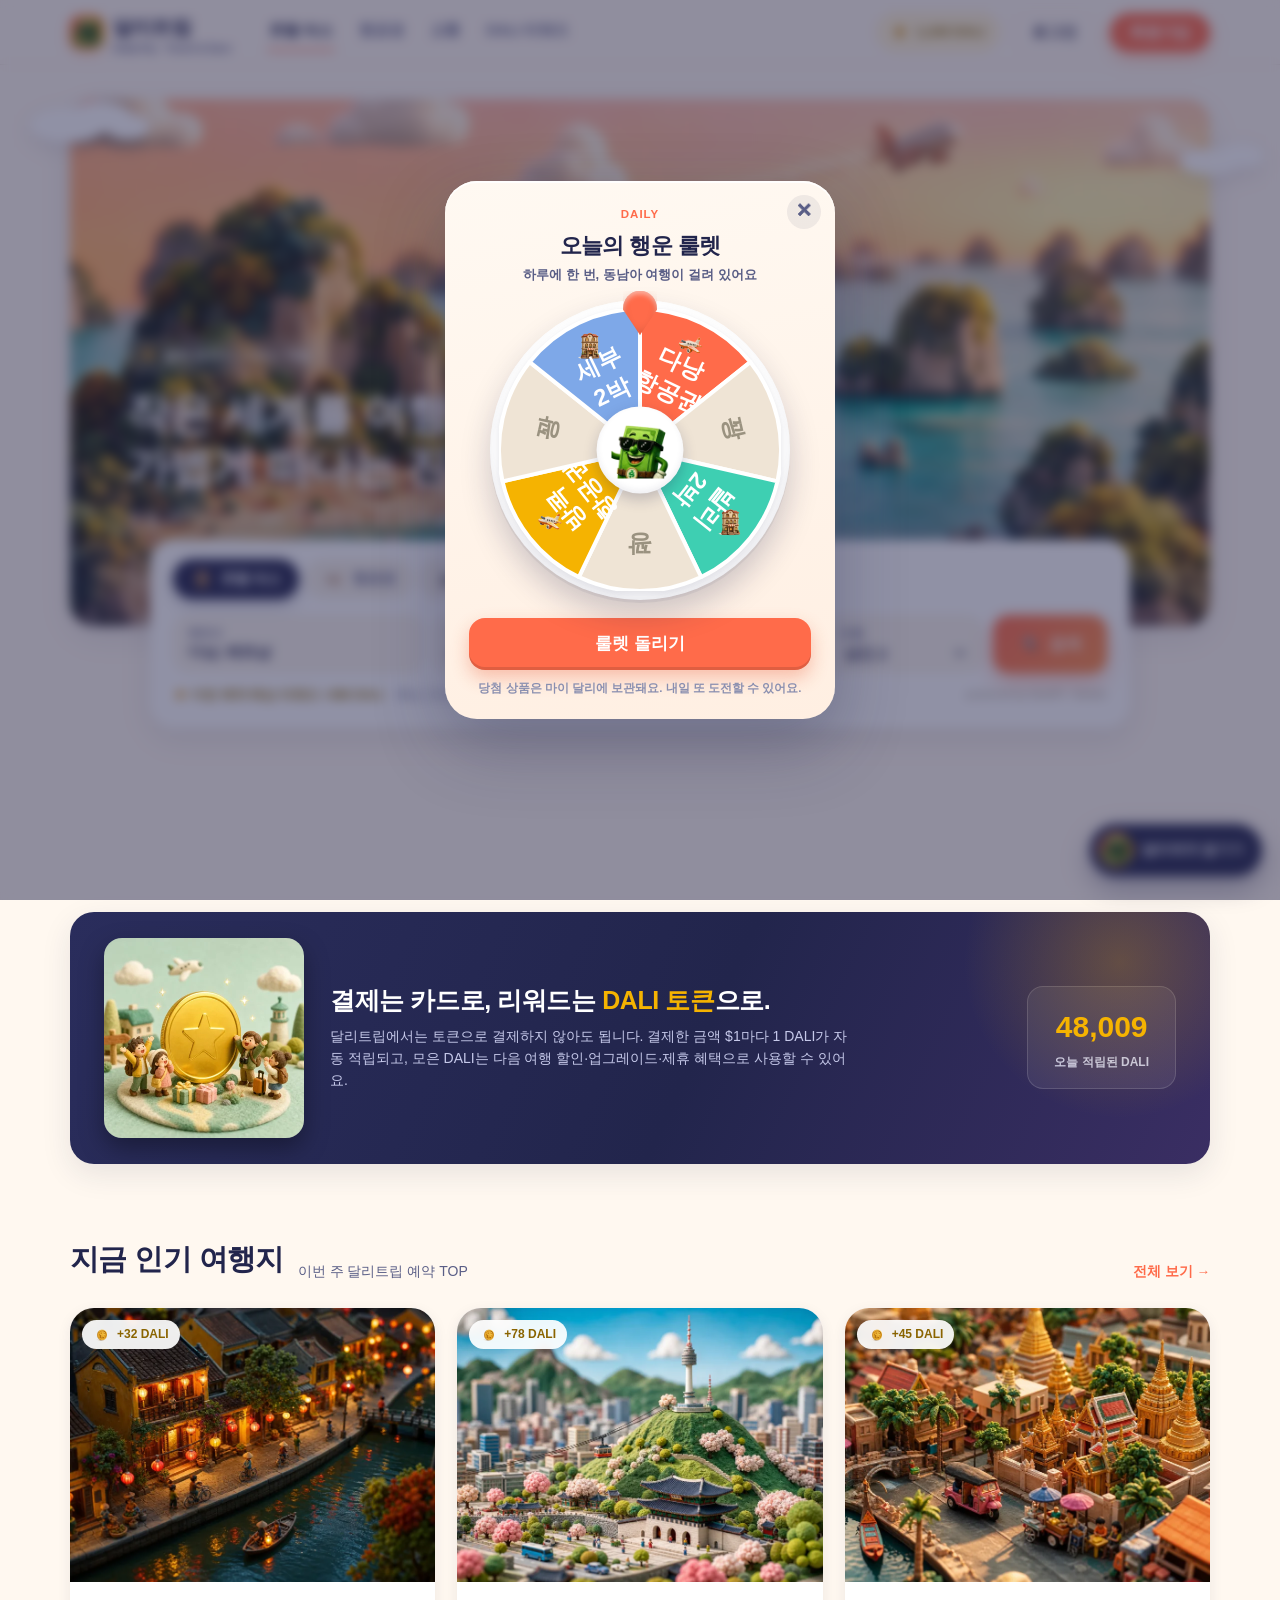
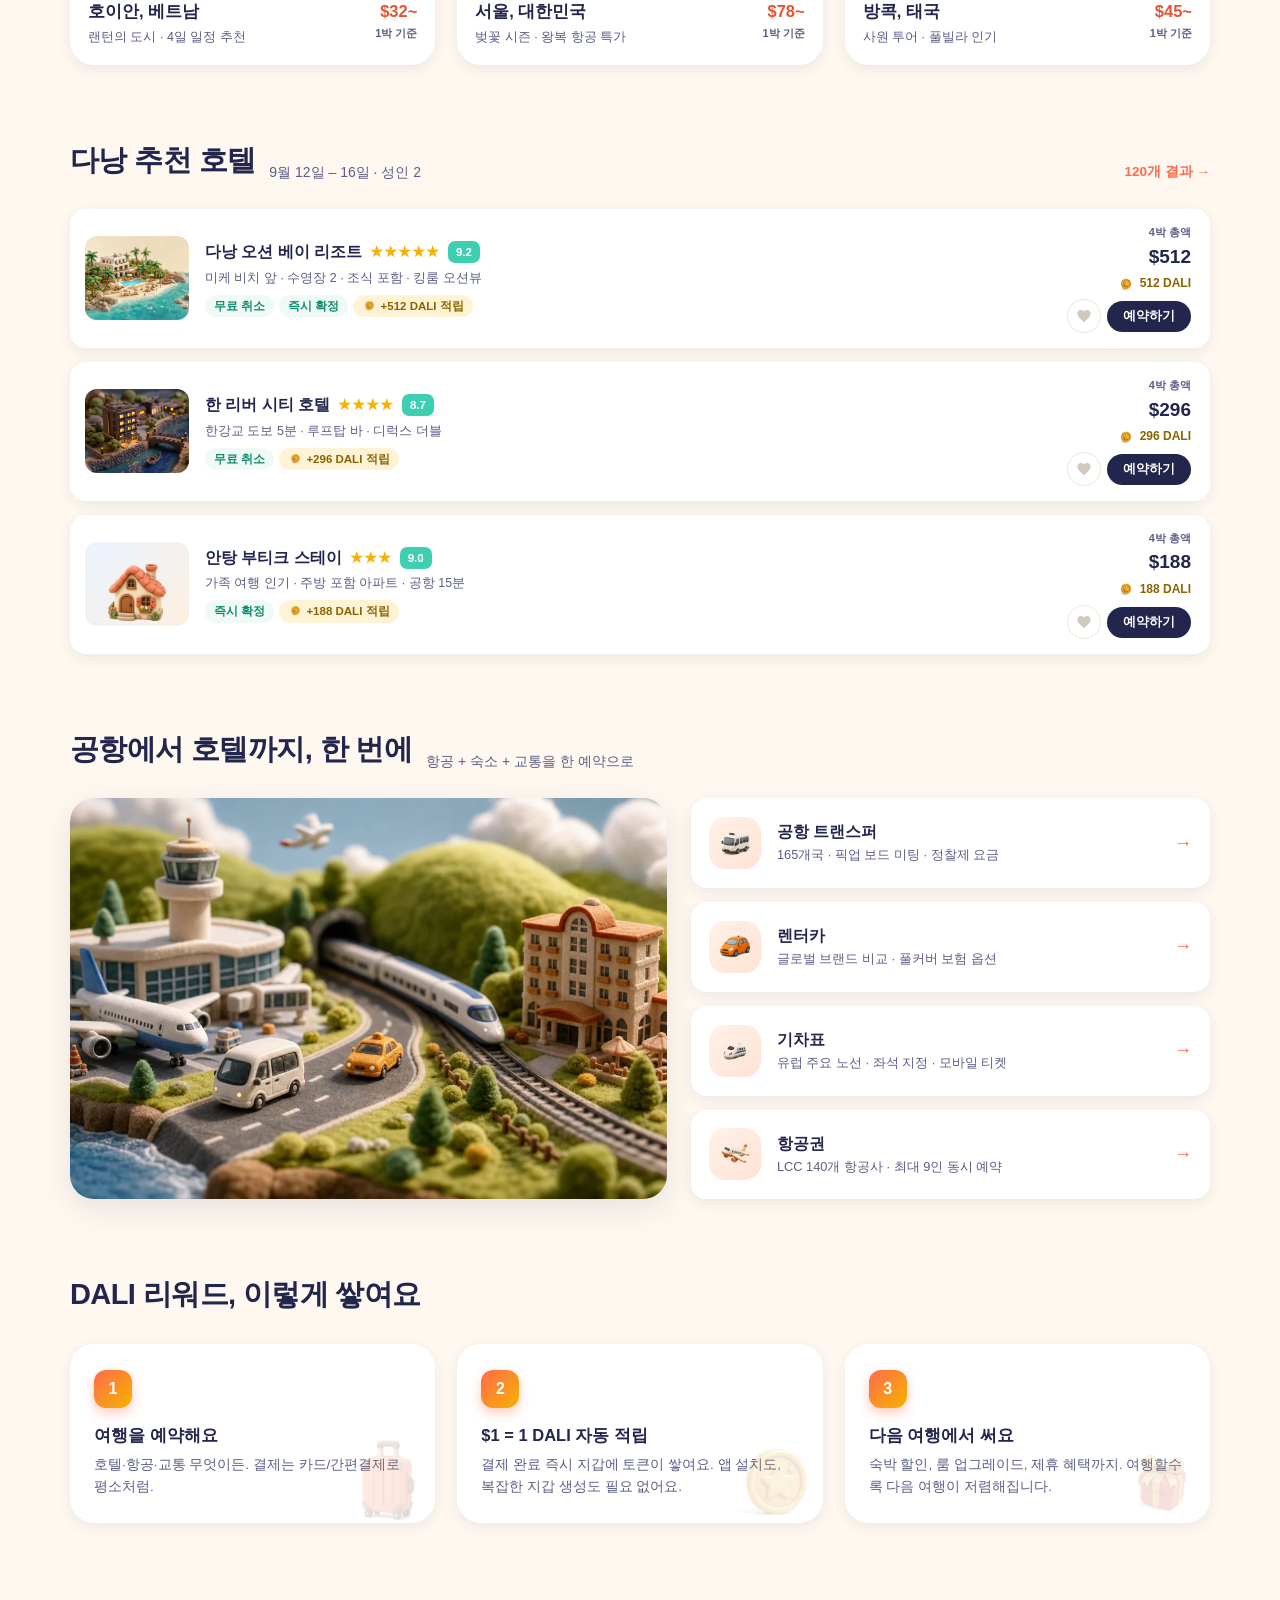
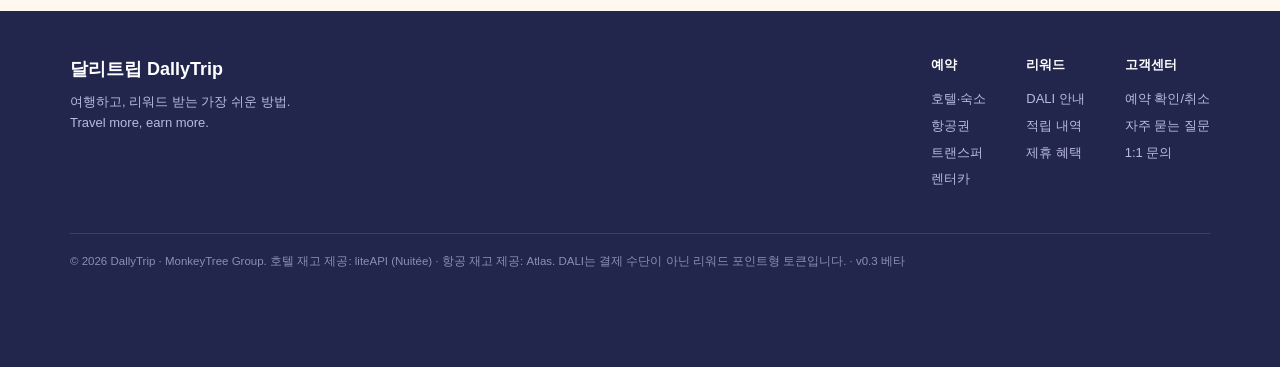
==== index.html @ 63f0fb78 "매일 한 번 행운의 룰렛 추가 손님이 매일 한 번 들어올 이유를 만든다. 한국 시간 기준 하루 한 번 자동으로 열리고, 오늘 돌렸으면 열리지 않는다.  - 7칸: 항공권 2(다낭·" ====
<!DOCTYPE html>
<html lang="ko">
<head>
<meta charset="UTF-8">
<meta name="viewport" content="width=device-width, initial-scale=1.0">
<link rel="icon" type="image/png" href="icons/favicon.png">
<title>달리트립 DallyTrip — 여행하고, 리워드 받고</title>
<style>
  :root{
    --ink:#22254C; --ink-soft:#5A5E86; --cream:#FFF8F0; --card:#FFFFFF;
    --coral:#FF6B4A; --coral-deep:#E8532F; --gold:#F5B301; --mint:#3ECFB2;
    --sky:#EAF4FF; --line:#F0E7DB;
    --r-lg:24px; --r-md:16px; --r-sm:10px;
    --shadow:0 10px 30px rgba(34,37,76,.10);
    --shadow-sm:0 4px 14px rgba(34,37,76,.08);
  }
  *{margin:0;padding:0;box-sizing:border-box}
  html{scroll-behavior:smooth}
  body{
    font-family:'Pretendard Variable',Pretendard,-apple-system,BlinkMacSystemFont,'Noto Sans KR','Segoe UI',sans-serif;
    background:var(--cream); color:var(--ink); line-height:1.6; overflow-x:hidden;
  }
  img{display:block;max-width:100%}
  button{font-family:inherit;cursor:pointer;border:none}
  a{text-decoration:none;color:inherit}
  .wrap{max-width:1180px;margin:0 auto;padding:0 20px}

  /* ---------- header ---------- */
  header{
    position:sticky;top:0;z-index:50;
    background:rgba(255,248,240,.85); backdrop-filter:blur(14px);
    border-bottom:1px solid var(--line);
  }
  .nav{display:flex;align-items:center;gap:28px;height:64px}
  .logo{display:flex;align-items:center;gap:9px;font-weight:800;font-size:20px;letter-spacing:-.3px}
  .logo .mark{
    width:34px;height:34px;border-radius:11px;
    background:linear-gradient(135deg,var(--coral),var(--gold));
    display:grid;place-items:center;color:#fff;font-size:17px;
    box-shadow:0 4px 10px rgba(255,107,74,.35);
    animation:bob 3.2s ease-in-out infinite;
  }
  .logo .mark img{width:100%;height:100%;object-fit:contain;padding:3px}
  .logo small{font-weight:600;color:var(--ink-soft);font-size:11px;display:block;line-height:1}
  .menu{display:flex;gap:22px;font-weight:600;font-size:14.5px;color:var(--ink-soft);margin-left:8px}
  .menu a{padding:6px 2px;border-bottom:2px solid transparent;transition:.2s}
  .menu a:hover,.menu a.on{color:var(--ink);border-color:var(--coral)}
  .nav-right{margin-left:auto;display:flex;align-items:center;gap:12px}
  .dali-pill{
    display:flex;align-items:center;gap:7px;background:#FFF3D6;border:1px solid #F7DFA0;
    padding:7px 13px;border-radius:999px;font-weight:700;font-size:13.5px;color:#8A6400;
  }
  /* icons/*.webp 는 배경이 투명하다. cover/border-radius/box-shadow 를 쓰면
     보이지 않는 사각형에 그림자가 생기므로 contain + drop-shadow 로 형태를 살린다. */
  .coin{
    width:18px;height:18px;flex:none;object-fit:contain;
    animation:spin-y 4s linear infinite;
  }
  .ic{width:22px;height:22px;object-fit:contain;display:inline-block;vertical-align:-5px;
      filter:drop-shadow(0 1px 2px rgba(34,37,76,.22))}
  .ic-xs{width:15px;height:15px;object-fit:contain;display:inline-block;vertical-align:-3px}
  .btn{
    background:var(--coral);color:#fff;font-weight:700;font-size:14.5px;
    padding:10px 20px;border-radius:999px;transition:.2s;box-shadow:0 6px 16px rgba(255,107,74,.35);
  }
  .btn:hover{background:var(--coral-deep);transform:translateY(-1px)}
  .btn.ghost{background:transparent;color:var(--ink);box-shadow:none;border:1.5px solid var(--line)}

  /* ---------- hero ---------- */
  .hero{position:relative;padding:34px 0 120px}
  .hero-stage{
    position:relative;border-radius:var(--r-lg);overflow:hidden;box-shadow:var(--shadow);
    aspect-ratio:16/7.4; min-height:340px;
  }
  .hero-stage > img{width:100%;height:100%;object-fit:cover;transform:scale(1.02);animation:slow-pan 22s ease-in-out infinite alternate}
  .hero-stage::after{ /* tilt-shift vignette */
    content:"";position:absolute;inset:0;
    background:linear-gradient(to bottom,rgba(255,248,240,.28),transparent 30%,transparent 62%,rgba(34,37,76,.38));
    pointer-events:none;
  }
  .hero-copy{position:absolute;left:clamp(20px,5vw,56px);bottom:clamp(66px,10vw,96px);color:#fff;z-index:2;text-shadow:0 2px 18px rgba(20,22,50,.45)}
  .hero-copy .eyebrow{
    display:inline-flex;align-items:center;gap:7px;background:rgba(255,255,255,.18);backdrop-filter:blur(6px);
    border:1px solid rgba(255,255,255,.35);padding:6px 14px;border-radius:999px;font-size:12.5px;font-weight:700;letter-spacing:.4px;margin-bottom:14px;
  }
  .hero-copy h1{font-size:clamp(26px,4.2vw,44px);font-weight:800;letter-spacing:-1px;line-height:1.22}
  .hero-copy p{margin-top:10px;font-size:clamp(13.5px,1.6vw,16.5px);font-weight:500;opacity:.95}
  .cloud{position:absolute;z-index:3;filter:drop-shadow(0 6px 10px rgba(34,37,76,.12));pointer-events:none}
  .cloud svg{display:block}
  .c1{top:26px;left:-40px;animation:drift 34s linear infinite}
  .c2{top:70px;right:-60px;animation:drift-r 46s linear infinite}

  /* ---------- search card ---------- */
  .search-card{
    position:relative;z-index:5;margin:-86px auto 0;max-width:980px;
    background:var(--card);border-radius:var(--r-lg);box-shadow:var(--shadow);
    padding:18px 22px 22px;border:1px solid #fff;
  }
  .tabs{display:flex;gap:6px;flex-wrap:wrap;margin-bottom:16px}
  .tab{
    display:flex;align-items:center;gap:8px;padding:9px 18px;border-radius:999px;
    background:#F6F1E8;color:var(--ink-soft);font-weight:700;font-size:14px;transition:.18s;
  }
  .tab.on{background:var(--ink);color:#fff;box-shadow:0 6px 14px rgba(34,37,76,.25)}
  .fields{display:grid;grid-template-columns:1.35fr 1fr 1fr .85fr auto;gap:10px}
  .field{
    background:#FAF5EC;border:1.5px solid var(--line);border-radius:var(--r-md);
    padding:9px 14px;display:flex;flex-direction:column;gap:1px;transition:.18s;min-width:0;
  }
  .field:focus-within{border-color:var(--coral);background:#fff}
  .field label{font-size:11px;font-weight:800;color:var(--ink-soft);letter-spacing:.4px}
  .field input,.field select{
    border:none;background:transparent;outline:none;font-family:inherit;
    font-size:15px;font-weight:600;color:var(--ink);width:100%;
  }
  .search-go{
    background:linear-gradient(135deg,var(--coral),#FF8E4A);color:#fff;font-weight:800;font-size:15.5px;
    border-radius:var(--r-md);padding:0 26px;display:flex;align-items:center;gap:8px;justify-content:center;
    box-shadow:0 8px 20px rgba(255,107,74,.4);transition:.2s;white-space:nowrap;
  }
  .search-go:hover{transform:translateY(-2px);box-shadow:0 12px 26px rgba(255,107,74,.5)}
  .search-note{margin-top:12px;font-size:12.5px;color:var(--ink-soft);display:flex;align-items:center;gap:7px;flex-wrap:wrap}
  .search-note b{color:#8A6400}
  .powered{margin-left:auto;font-size:11px;color:#B9B0A2;font-weight:600}

  /* ---------- reward strip ---------- */
  .reward-strip{margin:64px 0 0}
  .reward-card{
    display:grid;grid-template-columns:200px 1fr auto;gap:26px;align-items:center;
    background:linear-gradient(115deg,#2A2D5C,#22254C 55%,#3A2E63);
    border-radius:var(--r-lg);padding:26px 34px;color:#fff;box-shadow:var(--shadow);
    position:relative;overflow:hidden;
  }
  .reward-card::before{
    content:"";position:absolute;width:340px;height:340px;border-radius:50%;
    background:radial-gradient(circle,rgba(245,179,1,.25),transparent 65%);
    right:-80px;top:-120px;
  }
  .reward-img{border-radius:18px;overflow:hidden;box-shadow:0 10px 24px rgba(0,0,0,.35);animation:bob 4s ease-in-out infinite}
  .reward-card h3{font-size:clamp(19px,2.4vw,25px);font-weight:800;letter-spacing:-.4px;line-height:1.3}
  .reward-card h3 b{color:var(--gold)}
  .reward-card p{margin-top:8px;font-size:14px;color:#C6C9EA;max-width:520px}
  .reward-stat{text-align:center;background:rgba(255,255,255,.07);border:1px solid rgba(255,255,255,.14);border-radius:var(--r-md);padding:16px 26px}
  .reward-stat .num{font-size:30px;font-weight:800;color:var(--gold);font-variant-numeric:tabular-nums}
  .reward-stat .lbl{font-size:12px;color:#C6C9EA;font-weight:600;margin-top:2px}

  /* ---------- sections ---------- */
  section{padding:72px 0 0}
  .sec-head{display:flex;align-items:flex-end;gap:14px;margin-bottom:26px}
  .sec-head h2{font-size:clamp(21px,2.8vw,29px);font-weight:800;letter-spacing:-.6px}
  .sec-head p{color:var(--ink-soft);font-size:14px;font-weight:500}
  .sec-head .more{margin-left:auto;font-weight:700;font-size:13.5px;color:var(--coral);white-space:nowrap}

  /* destination cards */
  .dest-grid{display:grid;grid-template-columns:repeat(3,1fr);gap:22px}
  .dest{
    background:var(--card);border-radius:var(--r-lg);overflow:hidden;box-shadow:var(--shadow-sm);
    transition:.25s;position:relative;
  }
  .dest:hover{transform:translateY(-6px);box-shadow:var(--shadow)}
  .dest .ph{aspect-ratio:4/3;overflow:hidden;position:relative}
  /* '>' 필수: 배지(.earn) 안의 코인 아이콘까지 카드 크기로 커지는 것을 막는다 */
  .dest .ph > img{width:100%;height:100%;object-fit:cover;transition:transform .6s}
  .dest:hover .ph > img{transform:scale(1.06)}
  .earn{
    position:absolute;top:12px;left:12px;display:flex;align-items:center;gap:6px;
    background:rgba(255,255,255,.92);backdrop-filter:blur(4px);
    padding:5px 11px;border-radius:999px;font-size:12px;font-weight:800;color:#8A6400;
    box-shadow:var(--shadow-sm);
  }
  .dest .body{padding:16px 18px 18px;display:flex;align-items:flex-start;gap:8px}
  .dest h4{font-size:16.5px;font-weight:800}
  .dest .sub{font-size:12.5px;color:var(--ink-soft);font-weight:500;margin-top:2px}
  .dest .price{margin-left:auto;text-align:right}
  .dest .price b{font-size:16.5px;color:var(--coral-deep)}
  .dest .price span{display:block;font-size:11px;color:var(--ink-soft);font-weight:600}

  /* hotel results */
  .hotel-list{display:grid;gap:14px}
  .hotel{
    display:grid;grid-template-columns:104px 1fr auto;gap:16px;align-items:center;
    background:var(--card);border-radius:var(--r-md);padding:14px 18px 14px 14px;
    box-shadow:var(--shadow-sm);transition:.2s;border:1.5px solid transparent;
  }
  .hotel:hover{border-color:#FFD9CC;transform:translateX(4px)}
  .hotel .thumb{
    width:104px;height:84px;border-radius:12px;overflow:hidden;
    display:grid;place-items:center;
    background:linear-gradient(135deg,var(--sky),#FDEFE0);
  }
  .hotel .thumb img{width:100%;height:100%;object-fit:cover}
  .hotel .thumb img.icon{object-fit:contain;padding:7px} /* 사진이 아닌 아이콘은 잘리지 않게 */
  .hotel .thumb img.fl-logo{object-fit:contain;padding:12px;background:#fff} /* 항공사 로고 */
  .fl-num{font-size:12px;color:var(--ink-soft);font-weight:600}
  .hotel h5{font-size:15.5px;font-weight:800;display:flex;align-items:center;gap:8px;flex-wrap:wrap}
  .stars{color:var(--gold);font-size:12.5px;letter-spacing:1px}
  .rating{
    background:var(--mint);color:#fff;font-size:11.5px;font-weight:800;
    padding:2px 8px;border-radius:7px;
  }
  .hotel .meta{font-size:12.5px;color:var(--ink-soft);font-weight:500;margin-top:3px}
  .hotel .tag{display:inline-block;background:#EFFAF6;color:#0F8A6D;font-size:11.5px;font-weight:700;padding:2px 9px;border-radius:999px;margin-top:7px;margin-right:5px}
  .hotel .tag.warn{background:#FFF3D6;color:#8A6400}
  .hotel .right{text-align:right}
  .hotel .right .from{font-size:11px;color:var(--ink-soft);font-weight:600}
  .hotel .right b{font-size:19px;color:var(--ink)}
  .hotel .right .dali{font-size:12px;color:#8A6400;font-weight:800;margin-top:2px;display:flex;align-items:center;gap:5px;justify-content:flex-end}
  .hotel .book{margin-top:8px;background:var(--ink);color:#fff;font-size:12.5px;font-weight:700;padding:7px 16px;border-radius:999px;transition:.2s}
  .hotel .book:hover{background:var(--coral)}

  /* transport */
  .trans-grid{display:grid;grid-template-columns:1.15fr 1fr;gap:24px;align-items:stretch}
  .trans-photo{border-radius:var(--r-lg);overflow:hidden;box-shadow:var(--shadow);min-height:280px}
  .trans-photo > img{width:100%;height:100%;object-fit:cover}
  .trans-items{display:grid;gap:14px}
  .trans-item{
    display:flex;gap:16px;align-items:center;background:var(--card);
    border-radius:var(--r-md);padding:16px 18px;box-shadow:var(--shadow-sm);transition:.2s;
  }
  .trans-item:hover{transform:translateY(-3px)}
  .trans-item .emo{
    width:52px;height:52px;border-radius:16px;display:grid;place-items:center;
    background:linear-gradient(135deg,#FFF1E8,#FFE3D4);flex:none;
  }
  .trans-item .emo img{width:100%;height:100%;object-fit:contain;padding:6px}
  .trans-item h5{font-size:15.5px;font-weight:800}
  .trans-item p{font-size:12.8px;color:var(--ink-soft);font-weight:500}
  .trans-item .go{margin-left:auto;color:var(--coral);font-weight:800;font-size:18px}

  /* how it works */
  .steps{display:grid;grid-template-columns:repeat(3,1fr);gap:22px}
  .step{
    background:var(--card);border-radius:var(--r-lg);padding:26px 24px;box-shadow:var(--shadow-sm);
    position:relative;overflow:hidden;
  }
  .step .n{
    width:38px;height:38px;border-radius:12px;display:grid;place-items:center;
    background:linear-gradient(135deg,var(--coral),var(--gold));color:#fff;font-weight:800;font-size:16px;
    margin-bottom:14px;box-shadow:0 5px 12px rgba(255,107,74,.35);
  }
  .step h4{font-size:16.5px;font-weight:800;margin-bottom:6px}
  .step p{font-size:13.5px;color:var(--ink-soft)}
  .step .bg{position:absolute;right:-8px;bottom:-14px;opacity:.16}
  .step .bg img{width:110px}

  /* footer */
  footer{margin-top:88px;background:var(--ink);color:#B9BCE0;padding:44px 0 96px}
  .foot{display:flex;gap:40px;flex-wrap:wrap;font-size:13px}
  .foot .brand{color:#fff;font-weight:800;font-size:18px;margin-bottom:8px}
  .foot .col h6{color:#fff;font-size:13px;font-weight:800;margin-bottom:10px}
  .foot .col a{display:block;padding:3px 0;color:#B9BCE0}
  .foot .col a:hover{color:#fff}
  .foot .legal{flex-basis:100%;border-top:1px solid rgba(255,255,255,.12);padding-top:18px;font-size:11.5px;color:#8B8EB8}

  /* mobile bottom nav */
  .bottom-nav{
    display:none;position:fixed;left:0;right:0;bottom:0;z-index:60;
    background:rgba(255,255,255,.92);backdrop-filter:blur(14px);
    border-top:1px solid var(--line);padding:8px 6px calc(8px + env(safe-area-inset-bottom));
  }
  .bottom-nav .bn{
    flex:1;display:flex;flex-direction:column;align-items:center;gap:2px;
    font-size:10.5px;font-weight:700;color:var(--ink-soft);
  }
  .bottom-nav .bn.on{color:var(--coral)}

  /* reveal on scroll */
  .rv{opacity:0;transform:translateY(26px);transition:opacity .7s ease,transform .7s ease}
  .rv.show{opacity:1;transform:none}

  @keyframes bob{0%,100%{transform:translateY(0)}50%{transform:translateY(-6px)}}
  @keyframes spin-y{0%{transform:rotateY(0)}100%{transform:rotateY(360deg)}}
  @keyframes drift{0%{transform:translateX(-10vw)}100%{transform:translateX(110vw)}}
  @keyframes drift-r{0%{transform:translateX(10vw)}100%{transform:translateX(-110vw)}}
  @keyframes slow-pan{0%{transform:scale(1.02) translateX(0)}100%{transform:scale(1.08) translateX(-1.5%)}}

  /* ---------- responsive ---------- */
  @media (max-width:960px){
    .fields{grid-template-columns:1fr 1fr}
    .search-go{grid-column:1/-1;padding:14px}
    .dest-grid{grid-template-columns:repeat(2,1fr)}
    .reward-card{grid-template-columns:1fr;text-align:center;gap:18px}
    .reward-img{max-width:220px;margin:0 auto}
    .reward-card p{margin-inline:auto}
    .trans-grid{grid-template-columns:1fr}
    .steps{grid-template-columns:1fr}
  }
  @media (max-width:640px){
    .menu{display:none}
    .nav-right .btn{display:none}
    .hero{padding-top:16px}
    .hero-stage{aspect-ratio:4/5;min-height:420px}
    .hero-copy{bottom:110px}
    .fields{grid-template-columns:1fr}
    .dest-grid{grid-template-columns:1fr}
    .hotel{grid-template-columns:1fr;text-align:left}
    .hotel .thumb{width:100%;height:120px}
    .hotel .right{text-align:left;display:flex;align-items:center;gap:12px;flex-wrap:wrap}
    .hotel .right .dali{justify-content:flex-start}
    .bottom-nav{display:flex}
    footer{padding-bottom:120px}
  }
</style>
</head>
<body>

<header>
  <div class="wrap nav">
    <a class="logo" href="#">
      <span class="mark"><img src="icons/dally-face.webp" alt="달리"></span>
      <span>달리트립<small>DallyTrip · Travel & Earn</small></span>
    </a>
    <nav class="menu">
      <a href="#stay" class="on">호텔·숙소</a>
      <a href="#stay">항공권</a>
      <a href="#move">교통</a>
      <a href="#reward">DALI 리워드</a>
    </nav>
    <div class="nav-right" id="navRight">
      <div class="dali-pill" id="daliPill" style="cursor:pointer"><img class="coin" src="icons/icon-coin.webp" alt=""><span id="daliBal">1,240 DALI</span></div>
      <button class="btn ghost" id="btnLogin">로그인</button>
      <button class="btn" id="btnJoin">회원가입</button>
    </div>
  </div>
</header>

<main class="wrap">

  <!-- HERO -->
  <div class="hero">
    <div class="cloud c1"><svg width="120" height="52" viewBox="0 0 120 52"><g fill="#fff"><ellipse cx="38" cy="34" rx="38" ry="17"/><ellipse cx="72" cy="26" rx="30" ry="15"/><ellipse cx="98" cy="36" rx="22" ry="12"/></g></svg></div>
    <div class="cloud c2"><svg width="90" height="42" viewBox="0 0 90 42"><g fill="#fff" opacity=".95"><ellipse cx="30" cy="27" rx="30" ry="13"/><ellipse cx="60" cy="21" rx="24" ry="12"/></g></svg></div>

    <div class="hero-stage">
      <img src="img/hero-halongbay.webp" alt="미니어처 디오라마 하롱베이">
      <div class="hero-copy">
        <span class="eyebrow"><img class="ic-xs" src="icons/icon-coin.webp" alt=""> 결제 $1마다 1 DALI 적립</span>
        <h1>작은 세계를 여행하듯,<br>가볍게 떠나는 진짜 여행</h1>
        <p>호텔 260만 · LCC 140개 항공사 · 전 세계 실시간 예약 — 예약할수록 쌓이는 토큰 리워드</p>
      </div>
    </div>

    <!-- SEARCH -->
    <div class="search-card rv show">
      <div class="tabs" id="tabs">
        <button class="tab on" data-t="hotel"><img class="ic" src="icons/icon-hotel.webp" alt="">호텔·숙소</button>
        <button class="tab" data-t="flight"><img class="ic" src="icons/icon-plane.webp" alt="">항공권</button>
        <button class="tab" data-t="transfer"><img class="ic" src="icons/icon-van.webp" alt="">트랜스퍼</button>
        <button class="tab" data-t="car"><img class="ic" src="icons/icon-car.webp" alt="">렌터카</button>
      </div>

      <form class="fields" id="searchForm" onsubmit="return false">
        <div class="field">
          <label id="f1l">목적지</label>
          <input id="f1" type="text" placeholder="도시, 호텔 이름" value="다낭, 베트남">
        </div>
        <div class="field">
          <label id="f2l">체크인</label>
          <input id="f2" type="date" value="2026-09-12">
        </div>
        <div class="field">
          <label id="f3l">체크아웃</label>
          <input id="f3" type="date" value="2026-09-16">
        </div>
        <div class="field">
          <label>인원</label>
          <select><option>성인 2</option><option>성인 2 · 아동 1</option><option>성인 1</option><option>성인 3+</option></select>
        </div>
        <button class="search-go"><img class="ic" src="icons/icon-magnifier.webp" alt=""> 검색</button>
      </form>

      <div class="search-note">
        <b><img class="ic-xs" src="icons/icon-coin.webp" alt=""> 이번 예약 예상 리워드 +386 DALI</b> · 취소 수수료 0원 상품 우선 표시
        <span class="powered">powered by liteAPI · Nuitée</span>
      </div>
    </div>
  </div>

  <!-- REWARD STRIP -->
  <div class="reward-strip rv" id="reward">
    <div class="reward-card">
      <div class="reward-img"><img src="img/reward-coin.webp" alt="DALI 토큰"></div>
      <div>
        <h3>결제는 카드로, 리워드는 <b>DALI 토큰</b>으로.</h3>
        <p>달리트립에서는 토큰으로 결제하지 않아도 됩니다. 결제한 금액 $1마다 1 DALI가 자동 적립되고, 모은 DALI는 다음 여행 할인·업그레이드·제휴 혜택으로 사용할 수 있어요.</p>
      </div>
      <div class="reward-stat">
        <div class="num" id="counter">0</div>
        <div class="lbl">오늘 적립된 DALI</div>
      </div>
    </div>
  </div>

  <!-- DESTINATIONS -->
  <section id="dest" class="rv">
    <div class="sec-head">
      <h2>지금 인기 여행지</h2>
      <p>이번 주 달리트립 예약 TOP</p>
      <a class="more" href="#">전체 보기 →</a>
    </div>
    <div class="dest-grid">
      <article class="dest">
        <div class="ph"><span class="earn"><img class="coin" src="icons/icon-coin.webp" alt="">+32 DALI</span><img src="img/dest-hoian.webp" alt="호이안"></div>
        <div class="body">
          <div><h4>호이안, 베트남</h4><div class="sub">랜턴의 도시 · 4일 일정 추천</div></div>
          <div class="price"><b>$32~</b><span>1박 기준</span></div>
        </div>
      </article>
      <article class="dest">
        <div class="ph"><span class="earn"><img class="coin" src="icons/icon-coin.webp" alt="">+78 DALI</span><img src="img/dest-seoul.webp" alt="서울"></div>
        <div class="body">
          <div><h4>서울, 대한민국</h4><div class="sub">벚꽃 시즌 · 왕복 항공 특가</div></div>
          <div class="price"><b>$78~</b><span>1박 기준</span></div>
        </div>
      </article>
      <article class="dest">
        <div class="ph"><span class="earn"><img class="coin" src="icons/icon-coin.webp" alt="">+45 DALI</span><img src="img/dest-bangkok.webp" alt="방콕"></div>
        <div class="body">
          <div><h4>방콕, 태국</h4><div class="sub">사원 투어 · 풀빌라 인기</div></div>
          <div class="price"><b>$45~</b><span>1박 기준</span></div>
        </div>
      </article>
    </div>
  </section>

  <!-- HOTEL RESULTS PREVIEW -->
  <section id="stay" class="rv">
    <div class="sec-head">
      <h2 id="stayTitle">다낭 추천 호텔</h2>
      <p id="staySub">9월 12일 – 16일 · 성인 2</p>
      <a class="more" href="#" id="stayMore">120개 결과 →</a>
    </div>
    <div class="hotel-list" id="hotelList">
      <article class="hotel">
        <div class="thumb"><img src="icons/thumb-beach-resort.webp" alt=""></div>
        <div>
          <h5>다낭 오션 베이 리조트 <span class="stars">★★★★★</span> <span class="rating">9.2</span></h5>
          <div class="meta">미케 비치 앞 · 수영장 2 · 조식 포함 · 킹룸 오션뷰</div>
          <div><span class="tag">무료 취소</span><span class="tag">즉시 확정</span><span class="tag warn"><img class="ic-xs" src="icons/icon-coin.webp" alt=""> +512 DALI 적립</span></div>
        </div>
        <div class="right">
          <div class="from">4박 총액</div><b>$512</b>
          <div class="dali"><img class="coin" src="icons/icon-coin.webp" alt="">512 DALI</div>
          <button class="book">예약하기</button>
        </div>
      </article>
      <article class="hotel">
        <div class="thumb"><img src="icons/thumb-city-hotel.webp" alt=""></div>
        <div>
          <h5>한 리버 시티 호텔 <span class="stars">★★★★</span> <span class="rating">8.7</span></h5>
          <div class="meta">한강교 도보 5분 · 루프탑 바 · 디럭스 더블</div>
          <div><span class="tag">무료 취소</span><span class="tag warn"><img class="ic-xs" src="icons/icon-coin.webp" alt=""> +296 DALI 적립</span></div>
        </div>
        <div class="right">
          <div class="from">4박 총액</div><b>$296</b>
          <div class="dali"><img class="coin" src="icons/icon-coin.webp" alt="">296 DALI</div>
          <button class="book">예약하기</button>
        </div>
      </article>
      <article class="hotel">
        <div class="thumb"><img class="icon" src="icons/icon-house.webp" alt=""></div>
        <div>
          <h5>안탕 부티크 스테이 <span class="stars">★★★</span> <span class="rating">9.0</span></h5>
          <div class="meta">가족 여행 인기 · 주방 포함 아파트 · 공항 15분</div>
          <div><span class="tag">즉시 확정</span><span class="tag warn"><img class="ic-xs" src="icons/icon-coin.webp" alt=""> +188 DALI 적립</span></div>
        </div>
        <div class="right">
          <div class="from">4박 총액</div><b>$188</b>
          <div class="dali"><img class="coin" src="icons/icon-coin.webp" alt="">188 DALI</div>
          <button class="book">예약하기</button>
        </div>
      </article>
    </div>
  </section>

  <!-- TRANSPORT -->
  <section id="move" class="rv">
    <div class="sec-head">
      <h2>공항에서 호텔까지, 한 번에</h2>
      <p>항공 + 숙소 + 교통을 한 예약으로</p>
    </div>
    <div class="trans-grid">
      <div class="trans-photo"><img src="img/scene-transport.webp" alt="미니어처 교통 디오라마"></div>
      <div class="trans-items">
        <div class="trans-item">
          <div class="emo"><img src="icons/icon-van.webp" alt=""></div>
          <div><h5>공항 트랜스퍼</h5><p>165개국 · 픽업 보드 미팅 · 정찰제 요금</p></div>
          <div class="go">→</div>
        </div>
        <div class="trans-item">
          <div class="emo"><img src="icons/icon-car.webp" alt=""></div>
          <div><h5>렌터카</h5><p>글로벌 브랜드 비교 · 풀커버 보험 옵션</p></div>
          <div class="go">→</div>
        </div>
        <div class="trans-item">
          <div class="emo"><img src="icons/icon-train.webp" alt=""></div>
          <div><h5>기차표</h5><p>유럽 주요 노선 · 좌석 지정 · 모바일 티켓</p></div>
          <div class="go">→</div>
        </div>
        <div class="trans-item">
          <div class="emo"><img src="icons/icon-plane.webp" alt=""></div>
          <div><h5>항공권</h5><p>LCC 140개 항공사 · 최대 9인 동시 예약</p></div>
          <div class="go">→</div>
        </div>
      </div>
    </div>
  </section>

  <!-- HOW IT WORKS -->
  <section class="rv">
    <div class="sec-head">
      <h2>DALI 리워드, 이렇게 쌓여요</h2>
    </div>
    <div class="steps">
      <div class="step">
        <div class="n">1</div>
        <h4>여행을 예약해요</h4>
        <p>호텔·항공·교통 무엇이든. 결제는 카드/간편결제로 평소처럼.</p>
        <div class="bg"><img src="icons/icon-suitcase.webp" alt=""></div>
      </div>
      <div class="step">
        <div class="n">2</div>
        <h4>$1 = 1 DALI 자동 적립</h4>
        <p>결제 완료 즉시 지갑에 토큰이 쌓여요. 앱 설치도, 복잡한 지갑 생성도 필요 없어요.</p>
        <div class="bg"><img src="icons/icon-coin.webp" alt=""></div>
      </div>
      <div class="step">
        <div class="n">3</div>
        <h4>다음 여행에서 써요</h4>
        <p>숙박 할인, 룸 업그레이드, 제휴 혜택까지. 여행할수록 다음 여행이 저렴해집니다.</p>
        <div class="bg"><img src="icons/icon-gift.webp" alt=""></div>
      </div>
    </div>
  </section>
</main>

<footer>
  <div class="wrap foot">
    <div style="flex:1.4;min-width:220px">
      <div class="brand">달리트립 DallyTrip</div>
      <p>여행하고, 리워드 받는 가장 쉬운 방법.<br>Travel more, earn more.</p>
    </div>
    <div class="col"><h6>예약</h6><a href="#">호텔·숙소</a><a href="#">항공권</a><a href="#">트랜스퍼</a><a href="#">렌터카</a></div>
    <div class="col"><h6>리워드</h6><a href="#">DALI 안내</a><a href="#">적립 내역</a><a href="#">제휴 혜택</a></div>
    <div class="col"><h6>고객센터</h6><a href="#">예약 확인/취소</a><a href="#">자주 묻는 질문</a><a href="#">1:1 문의</a></div>
    <div class="legal">© 2026 DallyTrip · MonkeyTree Group. 호텔 재고 제공: liteAPI (Nuitée) · 항공 재고 제공: Atlas. DALI는 결제 수단이 아닌 리워드 포인트형 토큰입니다. · v0.3 베타</div>
  </div>
</footer>

<!-- mobile bottom nav -->
<nav class="bottom-nav">
  <a class="bn on" href="#"><img class="ic" src="icons/icon-house.webp" alt="">홈</a>
  <a class="bn" href="#stay"><img class="ic" src="icons/icon-hotel.webp" alt="">숙소</a>
  <a class="bn" href="#stay"><img class="ic" src="icons/icon-plane.webp" alt="">항공</a>
  <a class="bn" href="#move"><img class="ic" src="icons/icon-van.webp" alt="">교통</a>
  <a class="bn" href="#reward"><img class="ic" src="icons/icon-coin.webp" alt="">리워드</a>
</nav>

<script>
  // tab switching — 공급사 검색 파라미터 구조에 대응
  const cfg={
    hotel:   {f1:['목적지','도시, 호텔 이름','다낭, 베트남'], f2:['체크인','date'], f3:['체크아웃','date']},
    flight:  {f1:['출발지 → 도착지','ICN → DAD','인천 ICN → 다낭 DAD'], f2:['가는 날','date'], f3:['오는 날','date']},
    transfer:{f1:['픽업 장소','공항, 호텔','다낭 국제공항 DAD'], f2:['픽업 날짜','date'], f3:['픽업 시간','time']},
    car:     {f1:['수령 장소','도시, 공항','다낭 시내'], f2:['수령일','date'], f3:['반납일','date']}
  };
  document.getElementById('tabs').addEventListener('click',e=>{
    const t=e.target.closest('.tab'); if(!t) return;
    document.querySelectorAll('.tab').forEach(x=>x.classList.toggle('on',x===t));
    const c=cfg[t.dataset.t];
    const f1=document.getElementById('f1'), f1l=document.getElementById('f1l');
    f1l.textContent=c.f1[0]; f1.placeholder=c.f1[1]; f1.value=c.f1[2];
    document.getElementById('f2l').textContent=c.f2[0]; document.getElementById('f2').type=c.f2[1];
    document.getElementById('f3l').textContent=c.f3[0]; document.getElementById('f3').type=c.f3[1];
  });

  // scroll reveal
  const io=new IntersectionObserver(es=>es.forEach(x=>x.isIntersecting&&x.target.classList.add('show')),{threshold:.12});
  document.querySelectorAll('.rv').forEach(el=>io.observe(el));

  // DALI counter
  const el=document.getElementById('counter'); let started=false;
  new IntersectionObserver(es=>{
    if(es[0].isIntersecting&&!started){started=true;
      const target=48210, t0=performance.now();
      const tick=t=>{const p=Math.min(1,(t-t0)/1800), e2=1-Math.pow(1-p,3);
        el.textContent=Math.round(target*e2).toLocaleString(); if(p<1)requestAnimationFrame(tick);};
      requestAnimationFrame(tick);
    }
  },{threshold:.4}).observe(el);

  // ── 호텔 검색 → Supabase Edge Function(hotels-search) 연동 ──
  // 함수가 liteAPI로 실시간 검색한다. LITEAPI_KEY 미등록 시에만 샘플 데이터로 내려온다
  const DT_API={
    url:'https://hzwxeyxnlpmauyeqscim.supabase.co/functions/v1/hotels-search',
    key:'eyJhbGciOiJIUzI1NiIsInR5cCI6IkpXVCJ9.eyJpc3MiOiJzdXBhYmFzZSIsInJlZiI6Imh6d3hleXhubHBtYXV5ZXFzY2ltIiwicm9sZSI6ImFub24iLCJpYXQiOjE3ODYwODM1NzMsImV4cCI6MjEwMTY1OTU3M30.ccyV9CPuAfR1OvvgjIgaDORkKMNjPNeoyiHbLoKQGF4' // 공개용 anon 키 (브라우저 노출 가능)
  };
  const nightsBetween=(a,b)=>{const d=(new Date(b)-new Date(a))/86400000;return d>0?Math.round(d):1};
  const esc=s=>String(s??'').replace(/[&<>"']/g,c=>({'&':'&amp;','<':'&lt;','>':'&gt;','"':'&quot;',"'":'&#39;'}[c]));
  function hotelCard(h,nights){
    const stars='★'.repeat(Math.max(0,Math.min(5,Math.round(h.stars||0))));
    const tags=(h.tags||[]).map(t=>`<span class="tag">${esc(t)}</span>`).join('');
    const thumb=esc(h.thumb||'icons/icon-hotel.webp');
    const thumbCls=thumb.includes('/icon-')?'icon':''; // 사진이 아닌 아이콘이면 잘리지 않게
    return `<article class="hotel" data-hotel="${esc(h.id||'')}" style="cursor:pointer">
      <div class="thumb"><img class="${thumbCls}" src="${thumb}" alt=""></div>
      <div>
        <h5>${esc(h.name)} ${stars?`<span class="stars">${stars}</span>`:''} ${h.rating?`<span class="rating">${esc(h.rating)}</span>`:''}</h5>
        <div class="meta">${esc(h.meta)}</div>
        <div>${tags}<span class="tag warn"><img class="ic-xs" src="icons/icon-coin.webp" alt=""> +${esc(h.dali)} DALI 적립</span></div>
      </div>
      <div class="right">
        <div class="from">${nights}박 총액</div><b>$${Number(h.total_usd).toLocaleString()}</b>
        <div class="dali"><img class="coin" src="icons/icon-coin.webp" alt="">${esc(h.dali)} DALI</div>
        <button class="book" data-offer="${esc(h.offerId||'')}">예약하기</button>
      </div>
    </article>`;
  }
  // 항공권 카드 (Atlas — 같은 도메인의 /api/flights/search 가 응답)
  const parseDur=iso=>{const m=/PT(?:(\d+)H)?(?:(\d+)M)?/.exec(iso||'');if(!m||(!m[1]&&!m[2]))return '';
    return [m[1]?m[1]+'시간':'',m[2]?m[2]+'분':''].filter(Boolean).join(' ')};
  function flightCard(f){
    const dali=Math.round(f.price);
    const logo=f.airlineLogo
      ? `<img class="fl-logo" src="${esc(f.airlineLogo)}" alt="">`
      : `<img class="icon" src="icons/icon-plane.webp" alt="">`;
    const stops=f.stops===0?'직항':`경유 ${f.stops}회`;
    return `<article class="hotel">
      <div class="thumb"><img class="${f.airlineLogo?'fl-logo':'icon'}" src="${esc(f.airlineLogo||'icons/icon-plane.webp')}" alt=""></div>
      <div>
        <h5>${esc(f.airlineName||f.airline||'항공사')} <span class="fl-num">${esc(f.flightNumber||'')}</span></h5>
        <div class="meta">${esc(f.departTime||'')} → ${esc(f.arriveTime||'')}${parseDur(f.duration)?' · '+parseDur(f.duration):''} · ${stops}</div>
        <div>${f.baggageInfo?`<span class="tag">${esc(f.baggageInfo)}</span>`:''}<span class="tag warn"><img class="ic-xs" src="icons/icon-coin.webp" alt=""> +${dali} DALI 적립</span></div>
      </div>
      <div class="right">
        <div class="from">총액</div><b>$${Number(f.price).toLocaleString()}</b>
        <div class="dali"><img class="coin" src="icons/icon-coin.webp" alt="">${dali} DALI</div>
        <button class="book" data-offer="${esc(f.offerId||'')}">예약하기</button>
      </div>
    </article>`;
  }
  async function searchFlights(){
    // 로컬 미리보기에는 /api 가 없으므로 실서버로 보낸다
    const API=/^https?:\/\/(localhost|127\.0\.0\.1)/.test(location.origin)?'https://dallytrip.com':'';
    const codes=(document.getElementById('f1').value.toUpperCase().match(/\b[A-Z]{3}\b/g)||[]);
    if(codes.length<2){alert('출발지와 도착지의 공항 코드를 함께 적어주세요.\n예: 인천 ICN → 다낭 DAD');return}
    const [from,to]=codes;
    const date=document.getElementById('f2').value;
    const adults=parseInt((document.querySelector('.field select').value.match(/성인\s*(\d+)/)||[])[1]||'1',10);
    if(!date){alert('가는 날을 선택해주세요.');return}
    const go=document.querySelector('.search-go'); const orig=go.innerHTML;
    go.innerHTML='검색 중…'; go.disabled=true;
    try{
      const r=await fetch(`${API}/api/flights/search?from=${from}&to=${to}&date=${date}&adults=${adults}`);
      const data=await r.json();
      if(data.error) throw new Error(data.error);
      const list=data.results||[];
      document.getElementById('hotelList').innerHTML=list.length
        ? list.map(flightCard).join('')
        : '<p style="color:var(--ink-soft);font-weight:600;padding:8px 4px">해당 날짜의 항공편을 찾지 못했어요. 다른 날짜로 검색해보세요.</p>';
      document.getElementById('stayTitle').textContent=`${from} → ${to} 항공권`;
      document.getElementById('staySub').textContent=`${date} · 성인 ${adults} · 편도`;
      document.getElementById('stayMore').textContent=`${list.length}개 결과 →`;
      document.getElementById('stay').scrollIntoView({behavior:'smooth'});
    }catch(err){
      alert('항공권 검색에 실패했어요. 잠시 후 다시 시도해주세요.\n('+err.message+')');
    }finally{go.innerHTML=orig;go.disabled=false}
  }
  async function runSearch(){
    const tab=document.querySelector('.tab.on')?.dataset.t;
    if(tab==='flight') return searchFlights();
    if(tab!=='hotel'){alert('트랜스퍼·렌터카 검색은 오픈 준비 중입니다!');return}
    const destination=document.getElementById('f1').value.trim();
    const checkin=document.getElementById('f2').value, checkout=document.getElementById('f3').value;
    const adults=parseInt((document.querySelector('.field select').value.match(/성인\s*(\d+)/)||[])[1]||'2',10);
    if(!destination||!checkin||!checkout){alert('목적지와 날짜를 입력해주세요.');return}
    const go=document.querySelector('.search-go'); const orig=go.innerHTML;
    go.innerHTML='검색 중…'; go.disabled=true;
    try{
      const r=await fetch(DT_API.url,{method:'POST',
        headers:{'Content-Type':'application/json','Authorization':'Bearer '+DT_API.key,'apikey':DT_API.key},
        body:JSON.stringify({destination,checkin,checkout,adults})});
      const data=await r.json();
      if(!r.ok||data.error) throw new Error(data.error||('HTTP '+r.status));
      const nights=nightsBetween(checkin,checkout);
      const hotels=data.hotels||[];
      document.getElementById('hotelList').innerHTML=hotels.length
        ? hotels.map(h=>hotelCard(h,nights)).join('')
        : '<p style="color:var(--ink-soft);font-weight:600;padding:8px 4px">조건에 맞는 호텔을 찾지 못했어요. 다른 날짜나 목적지로 검색해보세요.</p>';
      document.getElementById('stayTitle').textContent=(destination.split(',')[0]||destination)+' 추천 호텔';
      document.getElementById('staySub').textContent=`${checkin} ~ ${checkout} · 성인 ${adults}`+(data.source==='mock'?' · 샘플 데이터':'');
      document.getElementById('stayMore').textContent=`${hotels.length}개 결과 →`;
      document.getElementById('stay').scrollIntoView({behavior:'smooth'});
    }catch(err){
      alert('검색에 실패했어요. 잠시 후 다시 시도해주세요.\n('+err.message+')');
    }finally{go.innerHTML=orig;go.disabled=false}
  }
  document.getElementById('searchForm').addEventListener('submit',runSearch);
  // 예약 버튼 — 결제 흐름은 다음 단계에서 연결
  // 호텔 카드는 상세 페이지로 보낸다 (항공권 카드는 아직 예약 흐름이 없다)
  document.getElementById('hotelList').addEventListener('click',e=>{
    if(e.target.closest('.favb'))return;                       // 즐겨찾기 하트는 그대로
    const card=e.target.closest('.hotel[data-hotel]');
    if(card){
      const p=new URLSearchParams({id:card.dataset.hotel,
        checkin:document.getElementById('f2').value,
        checkout:document.getElementById('f3').value,
        adults:String((document.querySelector('.field select').value.match(/성인\s*(\d+)/)||[])[1]||2)});
      location.href='hotel?'+p;return;   // Pages가 .html을 확장자 없는 주소로 넘긴다
    }
    if(e.target.closest('.book')) alert('항공권 예약은 곧 열립니다!');
  });
</script>

<!-- ═══════════ 마이 달리 — 회원 영역 v0.3 ═══════════ -->
<style>
  /* 오버레이 공통 */
  .md-dim{position:fixed;inset:0;z-index:90;background:rgba(34,37,76,.45);backdrop-filter:blur(5px);
    display:none;align-items:center;justify-content:center;padding:20px}
  .md-dim.show{display:flex}
  /* 로그인 모달 */
  .md-login{background:var(--card);border-radius:26px;max-width:400px;width:100%;padding:28px 26px 24px;
    text-align:center;box-shadow:0 24px 60px rgba(34,37,76,.35);position:relative}
  .md-login img.dally{width:150px;margin:-86px auto 4px;filter:drop-shadow(0 10px 18px rgba(34,37,76,.25))}
  .md-login h3{font-size:20px;font-weight:800;letter-spacing:-.4px}
  .md-login p{font-size:13.5px;color:var(--ink-soft);margin-top:6px;line-height:1.6}
  .md-login .md-btns{display:flex;flex-direction:column;gap:9px;margin-top:18px}
  .md-lbtn{border-radius:14px;padding:13px;font-weight:800;font-size:14.5px;transition:.15s}
  .md-lbtn:hover{transform:translateY(-1px)}
  .md-lbtn.kakao{background:#FEE500;color:#191600}
  .md-lbtn.google{background:#fff;border:1.5px solid var(--line);color:var(--ink)}
  .md-lbtn.demo{background:var(--ink);color:#fff}
  .md-login .note{font-size:11.5px;color:#B9B0A2;margin-top:12px}
  .md-login .close,.md-page .close{position:absolute;top:14px;right:14px;width:34px;height:34px;border-radius:50%;
    background:var(--surface-2,#F6F1E8);background:#F6F1E8;color:var(--ink-soft);font-size:15px;font-weight:800}
  #mdNameWrap{display:none;margin-top:14px;gap:8px}
  #mdNameWrap.show{display:flex}
  #mdName{flex:1;border:1.5px solid var(--line);border-radius:12px;padding:11px 13px;font-family:inherit;font-size:14.5px;outline:none}
  #mdName:focus{border-color:var(--coral)}
  #mdGo{background:var(--coral);color:#fff;border-radius:12px;padding:0 18px;font-weight:800}

  /* 마이 달리 패널 */
  .md-page{position:fixed;inset:0;z-index:95;background:var(--cream);display:none;overflow-y:auto;
    padding:22px 18px calc(30px + env(safe-area-inset-bottom))}
  .md-page.show{display:block}
  .md-wrap{max-width:760px;margin:0 auto}
  .md-head{display:flex;align-items:center;gap:12px;margin-bottom:18px}
  .md-head img{width:44px;height:44px;border-radius:14px;background:linear-gradient(135deg,var(--coral),var(--gold));padding:3px}
  .md-head h2{font-size:21px;font-weight:800;letter-spacing:-.5px}
  .md-head .sub{font-size:12.5px;color:var(--ink-soft);font-weight:600}
  .md-back{display:none;align-items:center;gap:6px;background:none;color:var(--coral);font-weight:800;font-size:14px;margin-bottom:12px}
  /* 지갑 카드 */
  .md-wallet{background:linear-gradient(115deg,#2A2D5C,#22254C 55%,#3A2E63);border-radius:20px;color:#fff;
    padding:20px 22px;display:flex;align-items:center;gap:14px;box-shadow:var(--shadow)}
  .md-wallet img{width:44px;height:44px}
  .md-wallet .amt{font-size:26px;font-weight:800;color:var(--gold);font-variant-numeric:tabular-nums;line-height:1.1}
  .md-wallet .lbl{font-size:12px;color:#C6C9EA;font-weight:600}
  .md-wallet button{margin-left:auto;background:rgba(255,255,255,.12);border:1px solid rgba(255,255,255,.2);
    color:#fff;border-radius:999px;padding:8px 16px;font-weight:700;font-size:12.5px}
  /* 메뉴 그리드 */
  .md-grid{display:grid;grid-template-columns:repeat(4,1fr);gap:10px;margin-top:14px}
  .md-cell{background:var(--card);border-radius:16px;padding:14px 6px 12px;text-align:center;
    box-shadow:var(--shadow-sm);transition:.18s;cursor:pointer;border:1.5px solid transparent}
  .md-cell:hover{transform:translateY(-3px);border-color:#FFD9CC}
  .md-cell .e{font-size:22px;line-height:1}
  .md-cell img{width:30px;height:30px;object-fit:contain;margin:0 auto}
  .md-cell .t{font-size:12px;font-weight:800;margin-top:6px}
  .md-cell .c{font-size:10.5px;color:var(--ink-soft);font-weight:600}
  /* 섹션 공통 */
  .md-sec{display:none;margin-top:16px}
  .md-sec.show{display:block}
  .md-sec h3{font-size:17px;font-weight:800;margin-bottom:12px;letter-spacing:-.3px}
  .md-card{background:var(--card);border-radius:16px;padding:16px 18px;box-shadow:var(--shadow-sm);margin-bottom:10px}
  .md-empty{text-align:center;padding:26px 14px 22px;background:var(--card);border-radius:18px;box-shadow:var(--shadow-sm)}
  .md-empty img{width:110px;margin:0 auto 8px;opacity:.95}
  .md-empty b{display:block;font-size:15px;margin-bottom:4px}
  .md-empty p{font-size:13px;color:var(--ink-soft);margin-bottom:12px}
  .md-empty button{background:var(--coral);color:#fff;border-radius:999px;padding:9px 18px;font-weight:800;font-size:13px}
  /* 버킷리스트 */
  .md-addrow{display:flex;gap:8px;margin-bottom:12px}
  .md-addrow input[type=text]{flex:1;border:1.5px solid var(--line);border-radius:12px;padding:11px 13px;font-family:inherit;font-size:14px;outline:none;background:#fff}
  .md-addrow input[type=date]{border:1.5px solid var(--line);border-radius:12px;padding:0 10px;font-family:inherit;font-size:13px;background:#fff}
  .md-addrow button{background:var(--ink);color:#fff;border-radius:12px;padding:0 16px;font-weight:800}
  .md-item{display:flex;align-items:center;gap:10px;background:var(--card);border-radius:14px;padding:12px 14px;
    box-shadow:var(--shadow-sm);margin-bottom:8px}
  .md-item .chk{width:22px;height:22px;border-radius:8px;border:2px solid var(--line);background:#fff;font-size:13px;color:#fff;flex:none}
  .md-item.done .chk{background:var(--mint);border-color:var(--mint)}
  .md-item .tx{flex:1;font-weight:600;font-size:14.5px}
  .md-item.done .tx{text-decoration:line-through;color:var(--ink-soft)}
  .md-item .dt{font-size:11.5px;color:var(--ink-soft);font-weight:700;background:#F6F1E8;border-radius:999px;padding:3px 9px}
  .md-item .del{color:#C9553E;font-weight:800;font-size:15px;background:none;padding:4px}
  /* 캘린더 */
  .md-cal{background:var(--card);border-radius:18px;padding:16px;box-shadow:var(--shadow-sm)}
  .md-cal .nav{display:flex;align-items:center;justify-content:space-between;margin-bottom:10px}
  .md-cal .nav b{font-size:15.5px}
  .md-cal .nav button{background:#F6F1E8;border-radius:10px;width:32px;height:32px;font-weight:800;color:var(--ink-soft)}
  .md-cal table{width:100%;border-collapse:collapse;table-layout:fixed}
  .md-cal th{font-size:11px;color:var(--ink-soft);padding:6px 0;font-weight:700}
  .md-cal td{text-align:center;padding:7px 0;font-size:13.5px;font-weight:600;border-radius:10px;position:relative}
  .md-cal td.today{background:var(--ink);color:#fff}
  .md-cal td.mark::after{content:"";position:absolute;left:50%;transform:translateX(-50%);bottom:2px;
    width:5px;height:5px;border-radius:50%;background:var(--coral)}
  .md-cal .legend{font-size:11.5px;color:var(--ink-soft);margin-top:10px;font-weight:600}
  /* 즐겨찾기 하트 — 이모지 대신 SVG (기기별 이모지 렌더링 방지) */
  .favb{background:#fff;border:1.5px solid var(--line);color:#D0C9BD;border-radius:999px;
    width:34px;height:34px;margin-right:6px;transition:.15s;vertical-align:middle;
    display:inline-grid;place-items:center;padding:0}
  .favb svg{width:16px;height:16px;fill:currentColor}
  .favb.on{background:#FCEDE8;border-color:#EBB6A4;color:#E8532F}
  /* 프로필 */
  .md-prof{display:flex;gap:16px;align-items:center}
  .md-prof img{width:74px;height:74px;border-radius:22px;background:linear-gradient(135deg,var(--coral),var(--gold));padding:5px}
  .md-prof input,.md-prof textarea{width:100%;border:1.5px solid var(--line);border-radius:12px;padding:10px 12px;
    font-family:inherit;font-size:14px;outline:none;background:#fff}
  .md-tags{display:flex;flex-wrap:wrap;gap:7px;margin-top:10px}
  .md-tag{border:1.5px solid var(--line);background:#fff;border-radius:999px;padding:7px 13px;font-size:12.5px;font-weight:700;color:var(--ink-soft)}
  .md-tag.on{background:var(--ink);border-color:var(--ink);color:#fff}
  .md-save{background:var(--coral);color:#fff;border-radius:999px;padding:10px 20px;font-weight:800;margin-top:12px}
  /* 원장 */
  .md-led{display:flex;justify-content:space-between;align-items:center;padding:11px 2px;border-bottom:1px solid var(--line);font-size:13.5px}
  .md-led:last-child{border-bottom:none}
  .md-led b{font-variant-numeric:tabular-nums}
  .md-led .plus{color:#0F8A6D}
  /* 설정 */
  .md-set{display:flex;justify-content:space-between;align-items:center;padding:13px 2px;border-bottom:1px solid var(--line)}
  .md-set:last-child{border-bottom:none}
  .md-set .k{font-weight:700;font-size:14.5px}
  .md-set .d{font-size:12px;color:var(--ink-soft)}
  .md-sw{width:46px;height:26px;border-radius:999px;background:#E5DFD3;position:relative;transition:.2s;flex:none}
  .md-sw::after{content:"";position:absolute;top:3px;left:3px;width:20px;height:20px;border-radius:50%;background:#fff;transition:.2s;box-shadow:0 1px 4px rgba(0,0,0,.2)}
  .md-sw.on{background:var(--mint)}
  .md-sw.on::after{left:23px}
  .md-danger{color:#C9553E;font-weight:800;background:none;padding:13px 2px;font-size:14px}
  @media (max-width:640px){ .md-grid{grid-template-columns:repeat(2,1fr)} .md-login img.dally{width:120px;margin-top:-70px} }
  @media (prefers-reduced-motion:reduce){ .md-cell,.md-lbtn,.favb{transition:none} }
</style>

<!-- 로그인 모달 -->
<div class="md-dim" id="mdLoginDim" role="dialog" aria-modal="true" aria-label="로그인">
  <div class="md-login">
    <button class="close" id="mdLoginClose" aria-label="닫기">✕</button>
    <img class="dally" src="icons/dally.webp" alt="달리 캐릭터">
    <h3>달리와 함께 떠나요!</h3>
    <p>여행만 해도 DALI가 쌓이는 달리트립.<br>가입 보너스 <b style="color:#8A6400">100 DALI</b>를 바로 드려요.</p>
    <div class="md-btns">
      <button class="md-lbtn kakao" data-soon>카카오로 3초 만에 시작</button>
      <button class="md-lbtn google" data-soon>Google로 시작</button>
      <button class="md-lbtn demo" id="mdDemoBtn">체험으로 시작하기</button>
    </div>
    <div id="mdNameWrap"><input id="mdName" type="text" maxlength="12" placeholder="달리가 부를 이름 (예: 아이작)"><button id="mdGo">시작</button></div>
    <div class="note">정식 로그인은 오픈 준비 중이에요. 체험 모드의 기록은 이 기기에만 저장됩니다.</div>
  </div>
</div>

<!-- 마이 달리 패널 -->
<div class="md-page" id="mdPage" role="dialog" aria-modal="true" aria-label="마이 달리">
  <div class="md-wrap" style="position:relative">
    <button class="close" id="mdPageClose" aria-label="닫기">✕</button>
    <button class="md-back" id="mdBack">← 마이 달리</button>
    <div class="md-head">
      <img src="icons/dally-face.webp" alt="">
      <div><h2 id="mdHi">마이 달리</h2><div class="sub" id="mdHiSub">오늘도 좋은 여행 준비해요</div></div>
    </div>

    <!-- 홈 -->
    <div class="md-sec show" data-sec="home">
      <div class="md-wallet">
        <img src="icons/icon-coin.webp" alt="">
        <div><div class="amt" id="mdWalletAmt">0 DALI</div><div class="lbl">내 리워드 지갑 · $1 결제 = 1 DALI</div></div>
        <button data-open="payments">내역</button>
      </div>
      <div class="md-grid">
        <div class="md-cell" data-open="bookings"><img src="icons/icon-suitcase.webp" alt=""><div class="t">예약 현황</div><div class="c" id="mdCntBook">0건</div></div>
        <div class="md-cell" data-open="calendar"><img src="icons/icon-plane.webp" alt=""><div class="t">여행 캘린더</div><div class="c">이번 달</div></div>
        <div class="md-cell" data-open="bucket"><img src="icons/icon-magnifier.webp" alt=""><div class="t">버킷리스트</div><div class="c" id="mdCntBucket">0개</div></div>
        <div class="md-cell" data-open="favs"><img src="icons/icon-gift.webp" alt=""><div class="t">즐겨찾기</div><div class="c" id="mdCntFav">0곳</div></div>
        <div class="md-cell" data-open="payments"><img src="icons/icon-coin.webp" alt=""><div class="t">결제·적립 내역</div><div class="c" id="mdCntLed">0건</div></div>
        <div class="md-cell" data-open="history"><img src="icons/icon-train.webp" alt=""><div class="t">지난 여행</div><div class="c">0회</div></div>
        <div class="md-cell" data-open="profile"><img src="icons/dally-face.webp" alt=""><div class="t">프로필 편집</div><div class="c">취향 설정</div></div>
        <div class="md-cell" data-open="settings"><img src="icons/icon-house.webp" alt=""><div class="t">내 설정</div><div class="c">알림·계정</div></div>
      </div>
    </div>

    <!-- 예약 현황 -->
    <div class="md-sec" data-sec="bookings"><h3>예약 현황</h3>
      <div class="md-empty"><img src="icons/dally.webp" alt=""><b>아직 예약이 없어요</b>
        <p>첫 예약을 하면 여기서 일정·바우처를 한눈에 봐요.<br>결제 금액만큼 DALI도 바로 쌓이고요!</p>
        <button id="mdGoSearch">호텔 찾으러 가기</button></div>
    </div>

    <!-- 캘린더 -->
    <div class="md-sec" data-sec="calendar"><h3>여행 캘린더</h3>
      <div class="md-cal">
        <div class="nav"><button id="calPrev" aria-label="이전 달">‹</button><b id="calTitle"></b><button id="calNext" aria-label="다음 달">›</button></div>
        <table><thead><tr><th>일</th><th>월</th><th>화</th><th>수</th><th>목</th><th>금</th><th>토</th></tr></thead><tbody id="calBody"></tbody></table>
        <div class="legend">● 버킷리스트에 적어둔 날짜예요. 예약이 생기면 함께 표시됩니다.</div>
      </div>
    </div>

    <!-- 버킷리스트 -->
    <div class="md-sec" data-sec="bucket"><h3>여행 버킷리스트</h3>
      <div class="md-addrow">
        <input type="text" id="bkText" maxlength="40" placeholder="예: 다낭에서 미케비치 일출 보기">
        <input type="date" id="bkDate" aria-label="예정일(선택)">
        <button id="bkAdd">추가</button>
      </div>
      <div id="bkList"></div>
    </div>

    <!-- 즐겨찾기 -->
    <div class="md-sec" data-sec="favs"><h3>즐겨찾기</h3><div id="favList"></div></div>

    <!-- 결제·적립 -->
    <div class="md-sec" data-sec="payments"><h3>결제·적립 내역</h3><div class="md-card" id="ledList"></div></div>

    <!-- 지난 여행 -->
    <div class="md-sec" data-sec="history"><h3>지난 여행</h3>
      <div class="md-empty"><img src="icons/dally.webp" alt=""><b>여행 기록이 아직 비어 있어요</b>
        <p>다녀온 여행이 쌓이면 달리가 연도별 앨범으로 정리해 드려요.</p>
        <button id="mdGoSearch2">첫 여행 계획하기</button></div>
    </div>

    <!-- 프로필 -->
    <div class="md-sec" data-sec="profile"><h3>프로필 편집</h3>
      <div class="md-card">
        <div class="md-prof">
          <img src="icons/dally.webp" alt="프로필 아바타">
          <div style="flex:1;display:flex;flex-direction:column;gap:8px">
            <input id="pfName" type="text" maxlength="12" placeholder="이름">
            <input id="pfBio" type="text" maxlength="30" placeholder="한 줄 소개 (예: 휴양지 수집가)">
          </div>
        </div>
        <div class="md-tags" id="pfTags"></div>
        <button class="md-save" id="pfSave">저장</button>
        <span id="pfSaved" style="display:none;margin-left:10px;color:#0F8A6D;font-weight:700;font-size:13px">저장됐어요 ✓</span>
      </div>
    </div>

    <!-- 설정 -->
    <div class="md-sec" data-sec="settings"><h3>내 설정</h3>
      <div class="md-card">
        <div class="md-set"><div><div class="k">특가 알림</div><div class="d">찜한 여행지의 가격이 내려가면 알려드려요</div></div><button class="md-sw" data-set="notiDeal" aria-label="특가 알림"></button></div>
        <div class="md-set"><div><div class="k">DALI 적립 알림</div><div class="d">적립될 때마다 알림을 받아요</div></div><button class="md-sw" data-set="notiDali" aria-label="적립 알림"></button></div>
        <div class="md-set"><div><div class="k">마케팅 수신</div><div class="d">이벤트·프로모션 소식</div></div><button class="md-sw" data-set="notiMkt" aria-label="마케팅 수신"></button></div>
      </div>
      <div class="md-card">
        <button class="md-danger" id="mdLogout">로그아웃</button><br>
        <button class="md-danger" id="mdReset" style="opacity:.7;font-size:12.5px">체험 데이터 모두 지우기</button>
      </div>
    </div>

  </div>
</div>

<script>
(()=>{
  // ── 상태 ──────────────────────────────────────────────
  const KEY='dallytrip_v03';
  const load=()=>{try{return JSON.parse(localStorage.getItem(KEY))||{}}catch{return{}}};
  const save=s=>localStorage.setItem(KEY,JSON.stringify(s));
  let S=load();
  const loggedIn=()=>!!S.user;

  const $=id=>document.getElementById(id);
  const dim=$('mdLoginDim'), page=$('mdPage');

  // ── 헤더 상태 반영 ────────────────────────────────────
  function paintHeader(){
    if(loggedIn()){
      $('btnLogin').style.display='none';
      $('btnJoin').textContent='마이 달리';
      $('btnJoin').style.display='';
      $('daliBal').textContent=S.dali.toLocaleString()+' DALI';
    }else{
      $('btnLogin').style.display='';
      $('btnJoin').textContent='회원가입';
      $('daliBal').textContent='1,240 DALI';
    }
  }

  // ── 모달/페이지 열닫 ──────────────────────────────────
  const openLogin=()=>{dim.classList.add('show')};
  const closeLogin=()=>{dim.classList.remove('show');$('mdNameWrap').classList.remove('show')};
  const openPage=()=>{paintPage();page.classList.add('show');document.body.style.overflow='hidden'};
  const closePage=()=>{page.classList.remove('show');document.body.style.overflow='';showSec('home')};
  $('btnLogin').onclick=openLogin;
  $('btnJoin').onclick=()=>loggedIn()?openPage():openLogin();
  $('daliPill').onclick=()=>loggedIn()?(openPage(),showSec('payments')):openLogin();
  $('mdLoginClose').onclick=closeLogin;
  $('mdPageClose').onclick=closePage;
  dim.addEventListener('click',e=>{if(e.target===dim)closeLogin()});
  document.addEventListener('keydown',e=>{if(e.key==='Escape'){closeLogin();closePage()}});
  dim.querySelectorAll('[data-soon]').forEach(b=>b.onclick=()=>alert('카카오·Google 로그인은 오픈 준비 중이에요!\n지금은 "체험으로 시작하기"를 눌러보세요.'));

  // ── 체험 로그인 ───────────────────────────────────────
  $('mdDemoBtn').onclick=()=>{$('mdNameWrap').classList.add('show');$('mdName').focus()};
  const start=()=>{
    const name=$('mdName').value.trim()||'여행자';
    S={user:{name,bio:'',tags:[],joined:new Date().toISOString().slice(0,10)},
       dali:100,ledger:[{d:new Date().toISOString().slice(0,10),why:'가입 보너스',amt:100}],
       favs:[],bucket:[],set:{notiDeal:true,notiDali:true,notiMkt:false}};
    save(S);paintHeader();closeLogin();openPage();
  };
  $('mdGo').onclick=start;
  $('mdName').addEventListener('keydown',e=>{if(e.key==='Enter')start()});

  // ── 섹션 전환 ─────────────────────────────────────────
  function showSec(name){
    page.querySelectorAll('.md-sec').forEach(s=>s.classList.toggle('show',s.dataset.sec===name));
    $('mdBack').style.display=name==='home'?'none':'inline-flex';
    if(name==='calendar')drawCal();
    if(name==='bucket')drawBucket();
    if(name==='favs')drawFavs();
    if(name==='payments')drawLedger();
    if(name==='profile')drawProfile();
    if(name==='settings')drawSettings();
  }
  page.addEventListener('click',e=>{const c=e.target.closest('[data-open]');if(c)showSec(c.dataset.open)});
  $('mdBack').onclick=()=>showSec('home');
  const goSearch=()=>{closePage();document.querySelector('.search-card').scrollIntoView({behavior:'smooth'})};
  $('mdGoSearch').onclick=goSearch; $('mdGoSearch2').onclick=goSearch;

  // ── 홈 요약 ───────────────────────────────────────────
  function paintPage(){
    $('mdHi').textContent=S.user.name+' 님의 마이 달리';
    $('mdHiSub').textContent=(S.user.bio||'오늘도 좋은 여행 준비해요')+' · '+S.user.joined+' 가입';
    $('mdWalletAmt').textContent=S.dali.toLocaleString()+' DALI';
    $('mdCntBook').textContent='0건';
    $('mdCntBucket').textContent=S.bucket.length+'개';
    $('mdCntFav').textContent=S.favs.length+'곳';
    $('mdCntLed').textContent=S.ledger.length+'건';
  }

  // ── 캘린더 ────────────────────────────────────────────
  let calY,calM;
  function drawCal(){
    const now=new Date();
    if(calY===undefined){calY=now.getFullYear();calM=now.getMonth()}
    $('calTitle').textContent=`${calY}년 ${calM+1}월`;
    const first=new Date(calY,calM,1).getDay(), days=new Date(calY,calM+1,0).getDate();
    const marks=new Set(S.bucket.filter(b=>b.date).map(b=>b.date));
    const today=now.toISOString().slice(0,10);
    let html='<tr>',cell=0;
    for(let i=0;i<first;i++){html+='<td></td>';cell++}
    for(let d=1;d<=days;d++){
      const iso=`${calY}-${String(calM+1).padStart(2,'0')}-${String(d).padStart(2,'0')}`;
      html+=`<td class="${iso===today?'today':''} ${marks.has(iso)?'mark':''}">${d}</td>`;
      if(++cell%7===0)html+='</tr><tr>';
    }
    $('calBody').innerHTML=html+'</tr>';
  }
  $('calPrev').onclick=()=>{calM--;if(calM<0){calM=11;calY--}drawCal()};
  $('calNext').onclick=()=>{calM++;if(calM>11){calM=0;calY++}drawCal()};

  // ── 버킷리스트 ────────────────────────────────────────
  function drawBucket(){
    $('bkList').innerHTML=S.bucket.length?S.bucket.map((b,i)=>`
      <div class="md-item ${b.done?'done':''}">
        <button class="chk" data-bk-done="${i}" aria-label="완료">${b.done?'✓':''}</button>
        <span class="tx">${esc(b.text)}</span>
        ${b.date?`<span class="dt">${b.date.slice(5).replace('-','/')}</span>`:''}
        <button class="del" data-bk-del="${i}" aria-label="삭제">✕</button>
      </div>`).join('')
      :'<div class="md-empty"><img src="icons/dally.webp" alt=""><b>버킷리스트가 비어 있어요</b><p>이번 여행에서 꼭 하고 싶은 것들을 적어보세요.<br>날짜를 붙이면 캘린더에도 표시돼요.</p></div>';
  }
  $('bkAdd').onclick=()=>{
    const t=$('bkText').value.trim();if(!t)return $('bkText').focus();
    S.bucket.push({text:t,date:$('bkDate').value||null,done:false});
    save(S);$('bkText').value='';$('bkDate').value='';drawBucket();paintPage();
  };
  $('bkText').addEventListener('keydown',e=>{if(e.key==='Enter')$('bkAdd').click()});
  $('bkList').addEventListener('click',e=>{
    const d=e.target.closest('[data-bk-done]'),x=e.target.closest('[data-bk-del]');
    if(d){S.bucket[+d.dataset.bkDone].done=!S.bucket[+d.dataset.bkDone].done}
    if(x){S.bucket.splice(+x.dataset.bkDel,1)}
    if(d||x){save(S);drawBucket();paintPage()}
  });

  // ── 즐겨찾기 ──────────────────────────────────────────
  window.mdToggleFav=(item)=>{
    if(!loggedIn()){openLogin();return false}
    const i=S.favs.findIndex(f=>f.id===item.id);
    i>=0?S.favs.splice(i,1):S.favs.push(item);
    save(S);paintHeader();return i<0;
  };
  window.mdIsFav=id=>loggedIn()&&S.favs.some(f=>f.id===id);
  function drawFavs(){
    $('favList').innerHTML=S.favs.length?S.favs.map(f=>`
      <div class="md-item"><img class="ic" src="icons/${f.type==='flight'?'icon-plane':'icon-hotel'}.webp" alt="">
        <span class="tx">${esc(f.name)}<br><small style="color:var(--ink-soft);font-weight:600">${esc(f.sub||'')}</small></span>
        <b style="font-variant-numeric:tabular-nums">$${Number(f.price).toLocaleString()}</b>
        <button class="del" data-fav-del="${esc(f.id)}" aria-label="삭제">✕</button></div>`).join('')
      :'<div class="md-empty"><img src="icons/dally.webp" alt=""><b>아직 찜한 곳이 없어요</b><p>검색 결과에서 ♥ 를 누르면 여기에 모여요.<br>특가 알림도 이 목록 기준으로 보내드릴 거예요.</p><button id="mdGoSearch3">둘러보러 가기</button></div>';
    const g=$('mdGoSearch3');if(g)g.onclick=goSearch;
  }
  $('favList').addEventListener('click',e=>{
    const x=e.target.closest('[data-fav-del]');
    if(x){S.favs=S.favs.filter(f=>f.id!==x.dataset.favDel);save(S);drawFavs();paintPage()}
  });

  // ── 결제·적립 ─────────────────────────────────────────
  function drawLedger(){
    $('ledList').innerHTML=S.ledger.map(l=>`
      <div class="md-led"><span>${l.d} · ${esc(l.why)}</span><b class="${l.amt>0?'plus':''}">${l.amt>0?'+':''}${l.amt} DALI</b></div>`).join('')
      +`<div class="md-led"><span><b>잔액</b></span><b>${S.dali.toLocaleString()} DALI</b></div>`;
  }

  // ── 프로필 ────────────────────────────────────────────
  const TAGS=['휴양','미식','액티비티','가족여행','호캉스','배낭','사진','쇼핑'];
  function drawProfile(){
    $('pfName').value=S.user.name;$('pfBio').value=S.user.bio||'';
    $('pfTags').innerHTML=TAGS.map(t=>`<button class="md-tag ${S.user.tags.includes(t)?'on':''}" data-tag="${t}">${t}</button>`).join('');
  }
  $('pfTags').addEventListener('click',e=>{
    const b=e.target.closest('[data-tag]');if(!b)return;
    const t=b.dataset.tag,i=S.user.tags.indexOf(t);
    i>=0?S.user.tags.splice(i,1):S.user.tags.push(t);
    b.classList.toggle('on');
  });
  $('pfSave').onclick=()=>{
    S.user.name=$('pfName').value.trim()||S.user.name;
    S.user.bio=$('pfBio').value.trim();
    save(S);paintHeader();paintPage();
    $('pfSaved').style.display='inline';setTimeout(()=>$('pfSaved').style.display='none',1600);
  };

  // ── 설정 ──────────────────────────────────────────────
  function drawSettings(){
    page.querySelectorAll('.md-sw').forEach(sw=>sw.classList.toggle('on',!!S.set[sw.dataset.set]));
  }
  page.addEventListener('click',e=>{
    const sw=e.target.closest('.md-sw');if(!sw)return;
    S.set[sw.dataset.set]=!S.set[sw.dataset.set];save(S);drawSettings();
  });
  $('mdLogout').onclick=()=>{if(confirm('로그아웃할까요? (체험 기록은 이 기기에 남아있어요)')){const k=S;S={};save(S);paintHeader();closePage()}};
  $('mdReset').onclick=()=>{if(confirm('체험 데이터를 모두 지울까요? 되돌릴 수 없어요.')){localStorage.removeItem(KEY);S={};paintHeader();closePage()}};

  // ── 검색 카드에 ♥ 심기 (결과가 새로 그려질 때마다) ──
  const list=document.getElementById('hotelList');
  function injectHearts(){
    list.querySelectorAll('.hotel').forEach(card=>{
      if(card.querySelector('.favb'))return;
      const name=card.querySelector('h5')?.childNodes[0]?.textContent.trim()||'이름 없음';
      const sub=card.querySelector('.meta')?.textContent.trim().slice(0,40)||'';
      const price=(card.querySelector('.right b')?.textContent||'$0').replace(/[$,]/g,'');
      const isFlight=!!card.querySelector('.fl-num');
      const id=(isFlight?'f_':'h_')+name;
      const btn=document.createElement('button');
      btn.className='favb'+(window.mdIsFav(id)?' on':'');btn.setAttribute('aria-label','즐겨찾기');
      btn.innerHTML='<svg viewBox="0 0 24 24" aria-hidden="true"><path d="M12 21.35l-1.45-1.32C5.4 15.36 2 12.28 2 8.5 2 5.42 4.42 3 7.5 3c1.74 0 3.41.81 4.5 2.09C13.09 3.81 14.76 3 16.5 3 19.58 3 22 5.42 22 8.5c0 3.78-3.4 6.86-8.55 11.54L12 21.35z"/></svg>';
      btn.onclick=()=>{const on=window.mdToggleFav({id,type:isFlight?'flight':'hotel',name,sub,price});if(on!==false)btn.classList.toggle('on',on)};
      const book=card.querySelector('.book');book.parentNode.insertBefore(btn,book);
    });
  }
  new MutationObserver(injectHearts).observe(list,{childList:true});
  injectHearts();

  // ── 모바일 하단바: 리워드 → 마이 ──────────────────────
  const bn=document.querySelector('.bottom-nav .bn:last-child');
  if(bn){bn.innerHTML='<img class="ic" src="icons/dally-face.webp" alt="">마이';
    bn.addEventListener('click',e=>{e.preventDefault();loggedIn()?openPage():openLogin()})}

  paintHeader();
})();
</script>

<!-- ═══════════ AI 달리 컨시어지 v0.4 ═══════════ -->
<style>
  .dc-fab{position:fixed;right:18px;bottom:calc(74px + env(safe-area-inset-bottom));z-index:70;
    display:flex;align-items:center;gap:9px;background:var(--ink);color:#fff;
    border-radius:999px;padding:9px 18px 9px 9px;font-weight:800;font-size:14px;
    box-shadow:0 10px 26px rgba(34,37,76,.4);transition:.2s}
  .dc-fab:hover{transform:translateY(-2px)}
  .dc-fab img{width:34px;height:34px;border-radius:50%;background:linear-gradient(135deg,var(--coral),var(--gold));padding:2px}
  @media (min-width:641px){ .dc-fab{bottom:24px} }
  .dc-dim{position:fixed;inset:0;z-index:96;background:rgba(34,37,76,.45);backdrop-filter:blur(5px);
    display:none;align-items:flex-end;justify-content:center;padding:0}
  .dc-dim.show{display:flex}
  .dc-panel{background:var(--cream);width:100%;max-width:520px;height:min(86vh,720px);
    border-radius:26px 26px 0 0;display:flex;flex-direction:column;overflow:hidden;
    box-shadow:0 -20px 60px rgba(34,37,76,.35)}
  @media (min-width:641px){ .dc-dim{align-items:center;padding:20px} .dc-panel{border-radius:26px;height:min(80vh,680px)} }
  .dc-head{display:flex;align-items:center;gap:11px;padding:14px 16px;background:var(--card);border-bottom:1px solid var(--line)}
  .dc-head img{width:40px;height:40px;border-radius:14px;background:linear-gradient(135deg,var(--coral),var(--gold));padding:3px}
  .dc-head b{font-size:16px;letter-spacing:-.3px}
  .dc-head .st{font-size:11.5px;color:var(--ink-soft);font-weight:600}
  .dc-head .close{margin-left:auto;width:34px;height:34px;border-radius:50%;background:#F6F1E8;color:var(--ink-soft);font-weight:800}
  .dc-log{flex:1;overflow-y:auto;padding:16px 14px;display:flex;flex-direction:column;gap:10px}
  .dc-msg{max-width:82%;padding:10px 14px;border-radius:16px;font-size:14.5px;line-height:1.55;white-space:pre-line}
  .dc-msg.dally{background:var(--card);border:1px solid var(--line);border-radius:16px 16px 16px 6px;align-self:flex-start;box-shadow:var(--shadow-sm)}
  .dc-msg.me{background:var(--ink);color:#fff;border-radius:16px 16px 6px 16px;align-self:flex-end}
  .dc-msg.think{color:var(--ink-soft);font-weight:600;font-size:13px;background:none;border:none;box-shadow:none;padding:2px 6px}
  .dc-chips{display:flex;flex-wrap:wrap;gap:7px;align-self:flex-start;max-width:92%}
  .dc-chip{background:#fff;border:1.5px solid var(--line);border-radius:999px;padding:8px 14px;font-size:13px;font-weight:700;color:var(--ink);transition:.15s}
  .dc-chip:hover{border-color:var(--coral);color:var(--coral-deep)}
  /* 플랜 카드 */
  .dc-plan{align-self:stretch;background:var(--card);border:1.5px solid var(--line);border-radius:16px;padding:13px 15px;box-shadow:var(--shadow-sm)}
  .dc-plan .tt{display:flex;align-items:baseline;gap:8px;margin-bottom:7px}
  .dc-plan .tt b{font-size:14.5px}
  .dc-plan .tt .fit{font-size:11px;font-weight:800;border-radius:999px;padding:2px 9px}
  .dc-plan .tt .fit.ok{background:#EFFAF6;color:#0F8A6D}
  .dc-plan .tt .fit.over{background:#FCEDE8;color:#C9553E}
  .dc-plan .row{display:flex;align-items:center;gap:8px;font-size:13px;padding:4px 0;color:var(--ink)}
  .dc-plan .row img{width:18px;height:18px;object-fit:contain;flex:none}
  .dc-plan .row .nm{flex:1;min-width:0;overflow:hidden;text-overflow:ellipsis;white-space:nowrap;font-weight:600}
  .dc-plan .row b{font-variant-numeric:tabular-nums}
  .dc-plan .sum{display:flex;align-items:center;gap:8px;border-top:1px dashed var(--line);margin-top:6px;padding-top:8px}
  .dc-plan .sum b{font-size:16px}
  .dc-plan .sum .dali{margin-left:auto;display:flex;align-items:center;gap:5px;color:#8A6400;font-weight:800;font-size:12.5px}
  .dc-plan .sum .dali img{width:16px;height:16px}
  .dc-plan .go{margin-top:9px;width:100%;background:var(--coral);color:#fff;border-radius:12px;padding:10px;font-weight:800;font-size:13.5px}
  .dc-input{display:flex;gap:8px;padding:12px 14px calc(12px + env(safe-area-inset-bottom));background:var(--card);border-top:1px solid var(--line)}
  .dc-input input{flex:1;border:1.5px solid var(--line);border-radius:999px;padding:11px 16px;font-family:inherit;font-size:14.5px;outline:none;background:var(--cream)}
  .dc-input input:focus{border-color:var(--coral)}
  .dc-input button{background:var(--ink);color:#fff;border-radius:999px;padding:0 20px;font-weight:800;font-size:14px}
  @media (prefers-reduced-motion:reduce){ .dc-fab{transition:none} }
</style>

<button class="dc-fab" id="dcFab"><img src="icons/dally-face.webp" alt="">달리에게 맡기기</button>

<div class="dc-dim" id="dcDim" role="dialog" aria-modal="true" aria-label="달리 컨시어지">
  <div class="dc-panel">
    <div class="dc-head">
      <img src="icons/dally-face.webp" alt="">
      <div><b>달리 컨시어지</b><div class="st" id="dcSt">호텔+항공 플랜을 한 번에 짜드려요</div></div>
      <button class="close" id="dcClose" aria-label="닫기">✕</button>
    </div>
    <div class="dc-log" id="dcLog"></div>
    <div class="dc-input">
      <input id="dcText" type="text" maxlength="120" placeholder="예: 9월에 다낭 4박, 둘이서 200만원">
      <button id="dcSend">보내기</button>
    </div>
  </div>
</div>

<script>
(()=>{
  const $=id=>document.getElementById(id);
  const log=$('dcLog'), input=$('dcText');
  const CITY={다낭:'DAD',나트랑:'CXR',푸꾸옥:'PQC',하노이:'HAN',호치민:'SGN',방콕:'BKK',세부:'CEB',발리:'DPS',도쿄:'NRT',오사카:'KIX',서울:'GMP'};
  const FLIGHT_API=/^https?:\/\/(localhost|127\.0\.0\.1)/.test(location.origin)?'https://dallytrip.com':'';
  const CONCIERGE_URL='https://hzwxeyxnlpmauyeqscim.supabase.co/functions/v1/dally-concierge';
  let history=[], pending={};

  // ── 말풍선 ──────────────────────────────────────────────
  const scroll=()=>{log.scrollTop=log.scrollHeight};
  function say(text,who='dally'){const d=document.createElement('div');d.className='dc-msg '+who;d.textContent=text;log.appendChild(d);scroll();return d}
  function chips(list){
    const w=document.createElement('div');w.className='dc-chips';
    list.forEach(t=>{const b=document.createElement('button');b.className='dc-chip';b.textContent=t;
      b.onclick=()=>{w.remove();send(t)};w.appendChild(b)});
    log.appendChild(w);scroll();
  }

  // ── 열기/닫기 ───────────────────────────────────────────
  const open=()=>{$('dcDim').classList.add('show');document.body.style.overflow='hidden';
    if(!log.children.length){
      say('안녕하세요, 달리예요. 어디로 떠나고 싶으세요?\n도시·날짜·인원·예산을 한 번에 말씀하셔도 돼요.');
      chips(['9월에 다낭 4박, 둘이서','방콕 3박 혼자','10월 푸꾸옥 가족여행 300만원']);
    }
    input.focus()};
  const close=()=>{$('dcDim').classList.remove('show');document.body.style.overflow=''};
  $('dcFab').onclick=open; $('dcClose').onclick=close;
  $('dcDim').addEventListener('click',e=>{if(e.target===$('dcDim'))close()});

  // ── 내장 규칙 파서 (AI 키 없을 때의 달리) ────────────────
  function parseKo(t){
    const out={};
    for(const c in CITY) if(t.includes(c)){out.city=c;out.iata=CITY[c];break}
    const nights=/(\d+)\s*박/.exec(t); if(nights)out.nights=+nights[1];
    const md=/(\d{1,2})\s*월\s*(\d{1,2})\s*일/.exec(t), m=/(\d{1,2})\s*월/.exec(t);
    const year=new Date().getFullYear(), month=md?+md[1]:(m?+m[1]:null);
    if(month){const day=md?+md[2]:15;
      let y=year; const now=new Date();
      if(month<now.getMonth()+1||(month===now.getMonth()+1&&day<=now.getDate()))y++;
      out.checkin=`${y}-${String(month).padStart(2,'0')}-${String(day).padStart(2,'0')}`;
      out.assumedDay=!md}
    const ad=/성인\s*(\d+)/.exec(t);
    out.adults=ad?+ad[1]:(/(혼자|1명|한\s*명)/.test(t)?1:(/(둘|커플|2명|두\s*명)/.test(t)?2:(/가족/.test(t)?2:null)));
    const bg=/(\d+)\s*만\s*원|(\d+(?:\.\d+)?)\s*백만\s*원/.exec(t);
    if(bg)out.budget=bg[1]?+bg[1]:Math.round(+bg[2]*100);
    return out;
  }
  function rulesTurn(t){
    Object.assign(pending,parseKo(t));
    const p=pending;
    if(!p.city){say('좋아요! 어느 도시로 갈까요?');chips(Object.keys(CITY).slice(0,6).map(c=>c+' 갈래요'));return}
    if(!p.checkin){say(`${p.city} 좋죠! 언제 출발하세요? "9월 12일"처럼 말씀해주세요.`);return}
    const nights=p.nights||3, ci=p.checkin;
    const co=new Date(ci);co.setDate(co.getDate()+nights);
    const checkout=co.toISOString().slice(0,10);
    const note=p.assumedDay?` 날짜는 ${ci} 기준으로 잡았어요(바꾸려면 말씀해주세요).`:'';
    say(`정리해볼게요 — ${p.city} ${nights}박, ${ci} 출발, 성인 ${p.adults||2}명${p.budget?`, 예산 ${p.budget}만원`:''}.${note}\n플랜을 찾아볼게요!`);
    plans({city:p.city,iata:p.iata,checkin:ci,checkout,adults:p.adults||2,budget_manwon:p.budget||null});
    pending={};
  }

  // ── 플랜 조립: 실제 호텔+항공 검색 ──────────────────────
  async function plans(q){
    const t=say('실시간 가격을 모으는 중...','think');
    try{
      const [hRes,fRes]=await Promise.all([
        fetch(DT_API.url,{method:'POST',headers:{'Content-Type':'application/json','Authorization':'Bearer '+DT_API.key,'apikey':DT_API.key},
          body:JSON.stringify({destination:q.city,checkin:q.checkin,checkout:q.checkout,adults:q.adults})}).then(r=>r.json()),
        fetch(`${FLIGHT_API}/api/flights/search?from=ICN&to=${q.iata}&date=${q.checkin}&adults=${q.adults}`).then(r=>r.json()).catch(()=>({results:[]})),
      ]);
      t.remove();
      const hotels=(hRes.hotels||[]).slice().sort((a,b)=>a.total_usd-b.total_usd);
      const flight=(fRes.results||[])[0]||null;
      if(!hotels.length){say('이 조건으로는 호텔을 찾지 못했어요. 날짜를 바꿔볼까요?');return}
      const picks=[['알뜰',hotels[0]],['균형',hotels[Math.floor((hotels.length-1)/2)]],['프리미엄',hotels[hotels.length-1]]]
        .filter((v,i,arr)=>arr.findIndex(x=>x[1].name===v[1].name)===i);
      say(`${q.city} ${hRes.source==='mock'?'(지금은 샘플 호텔이에요) ':''}플랜 ${picks.length}개를 찾았어요!`);
      picks.forEach(([label,h])=>{
        const total=h.total_usd+(flight?flight.price:0);
        const dali=Math.round(total);
        const krw=Math.round(total*1350/10000); // 만원 환산(약식)
        const fit=q.budget_manwon?(krw<=q.budget_manwon?`예산 안 ${krw}만원대`:`예산 초과 ${krw}만원대`):null;
        const card=document.createElement('div');card.className='dc-plan';
        card.innerHTML=`
          <div class="tt"><b>${esc(label)} 플랜</b>${fit?`<span class="fit ${krw<=q.budget_manwon?'ok':'over'}">${esc(fit)}</span>`:''}</div>
          <div class="row"><img src="icons/icon-hotel.webp" alt=""><span class="nm">${esc(h.name)}</span><b>$${Number(h.total_usd).toLocaleString()}</b></div>
          ${flight?`<div class="row"><img src="icons/icon-plane.webp" alt=""><span class="nm">${esc(flight.airlineName||flight.airline)} ${esc(flight.flightNumber||'')} (편도)</span><b>$${Number(flight.price).toLocaleString()}</b></div>`:''}
          <div class="sum"><span style="font-size:12.5px;color:var(--ink-soft);font-weight:700">합계</span><b>$${Math.round(total).toLocaleString()}</b>
            <span class="dali"><img src="icons/icon-coin.webp" alt="">+${dali} DALI</span></div>
          <button class="go">이 조건으로 호텔 검색 결과 보기</button>`;
        card.querySelector('.go').onclick=()=>{
          close();
          document.querySelector('.tab[data-t="hotel"]').click();
          $('f1').value=q.city; $('f2').value=q.checkin; $('f3').value=q.checkout;
          document.querySelector('.search-go').click();
        };
        log.appendChild(card);
      });
      scroll();
    }catch(err){t.remove();say('검색 중에 문제가 생겼어요. 잠시 후 다시 시도해주세요.')}
  }

  // ── 전송: AI 우선, 실패하면 규칙 모드 ───────────────────
  let busy=false;
  async function send(text){
    text=(text||input.value).trim(); if(!text||busy)return;
    input.value=''; say(text,'me'); history.push({role:'user',content:text});
    busy=true; const t=say('달리가 생각하는 중...','think');
    try{
      const r=await fetch(CONCIERGE_URL,{method:'POST',
        headers:{'Content-Type':'application/json','Authorization':'Bearer '+DT_API.key,'apikey':DT_API.key},
        body:JSON.stringify({messages:history})});
      const d=await r.json(); t.remove();
      if(d.mode==='ai'){
        say(d.reply); history.push({role:'assistant',content:d.reply});
        if(d.search)plans(d.search);
      }else{ rulesTurn(text) }
    }catch(err){ t.remove(); rulesTurn(text) }
    finally{ busy=false }
  }
  $('dcSend').onclick=()=>send();
  input.addEventListener('keydown',e=>{if(e.key==='Enter')send()});
  document.addEventListener('keydown',e=>{if(e.key==='Escape')close()});
})();
</script>
<script src="js/roulette.js?v=1" defer></script>
</body>
</html>
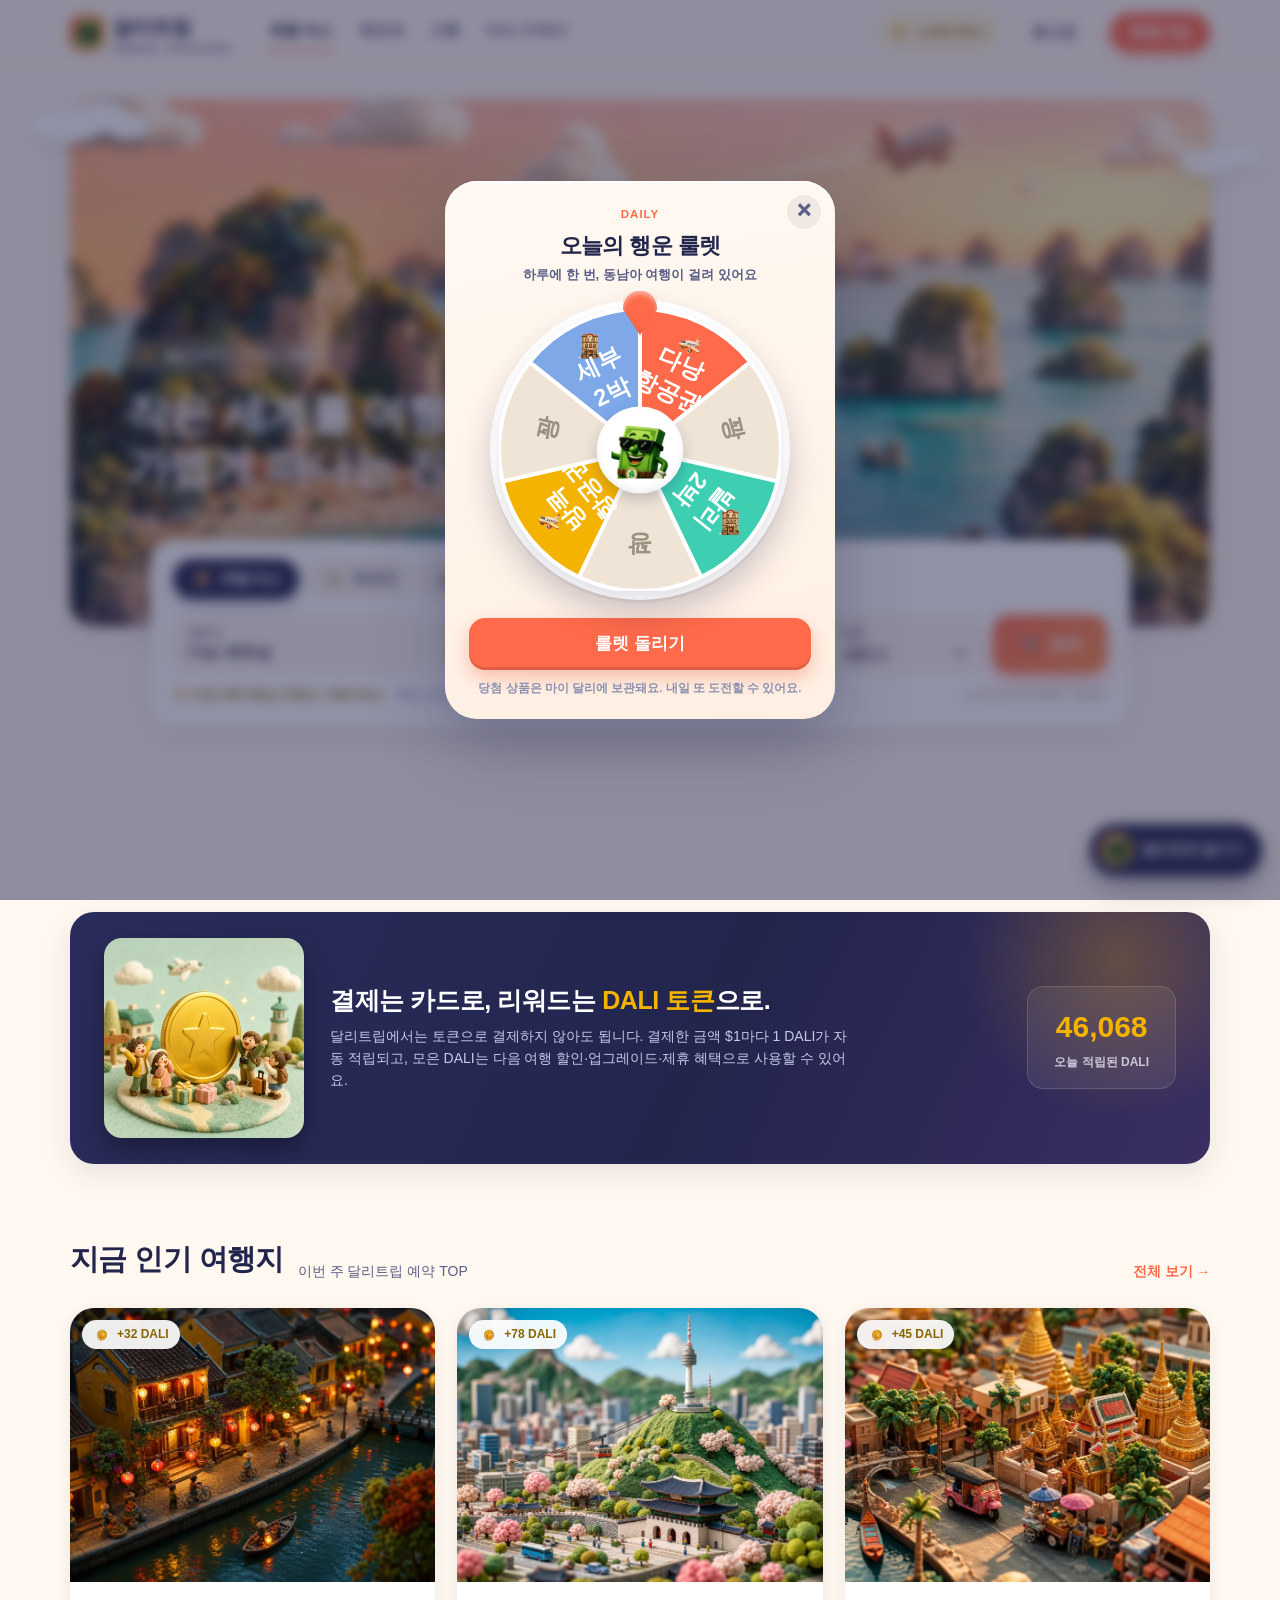
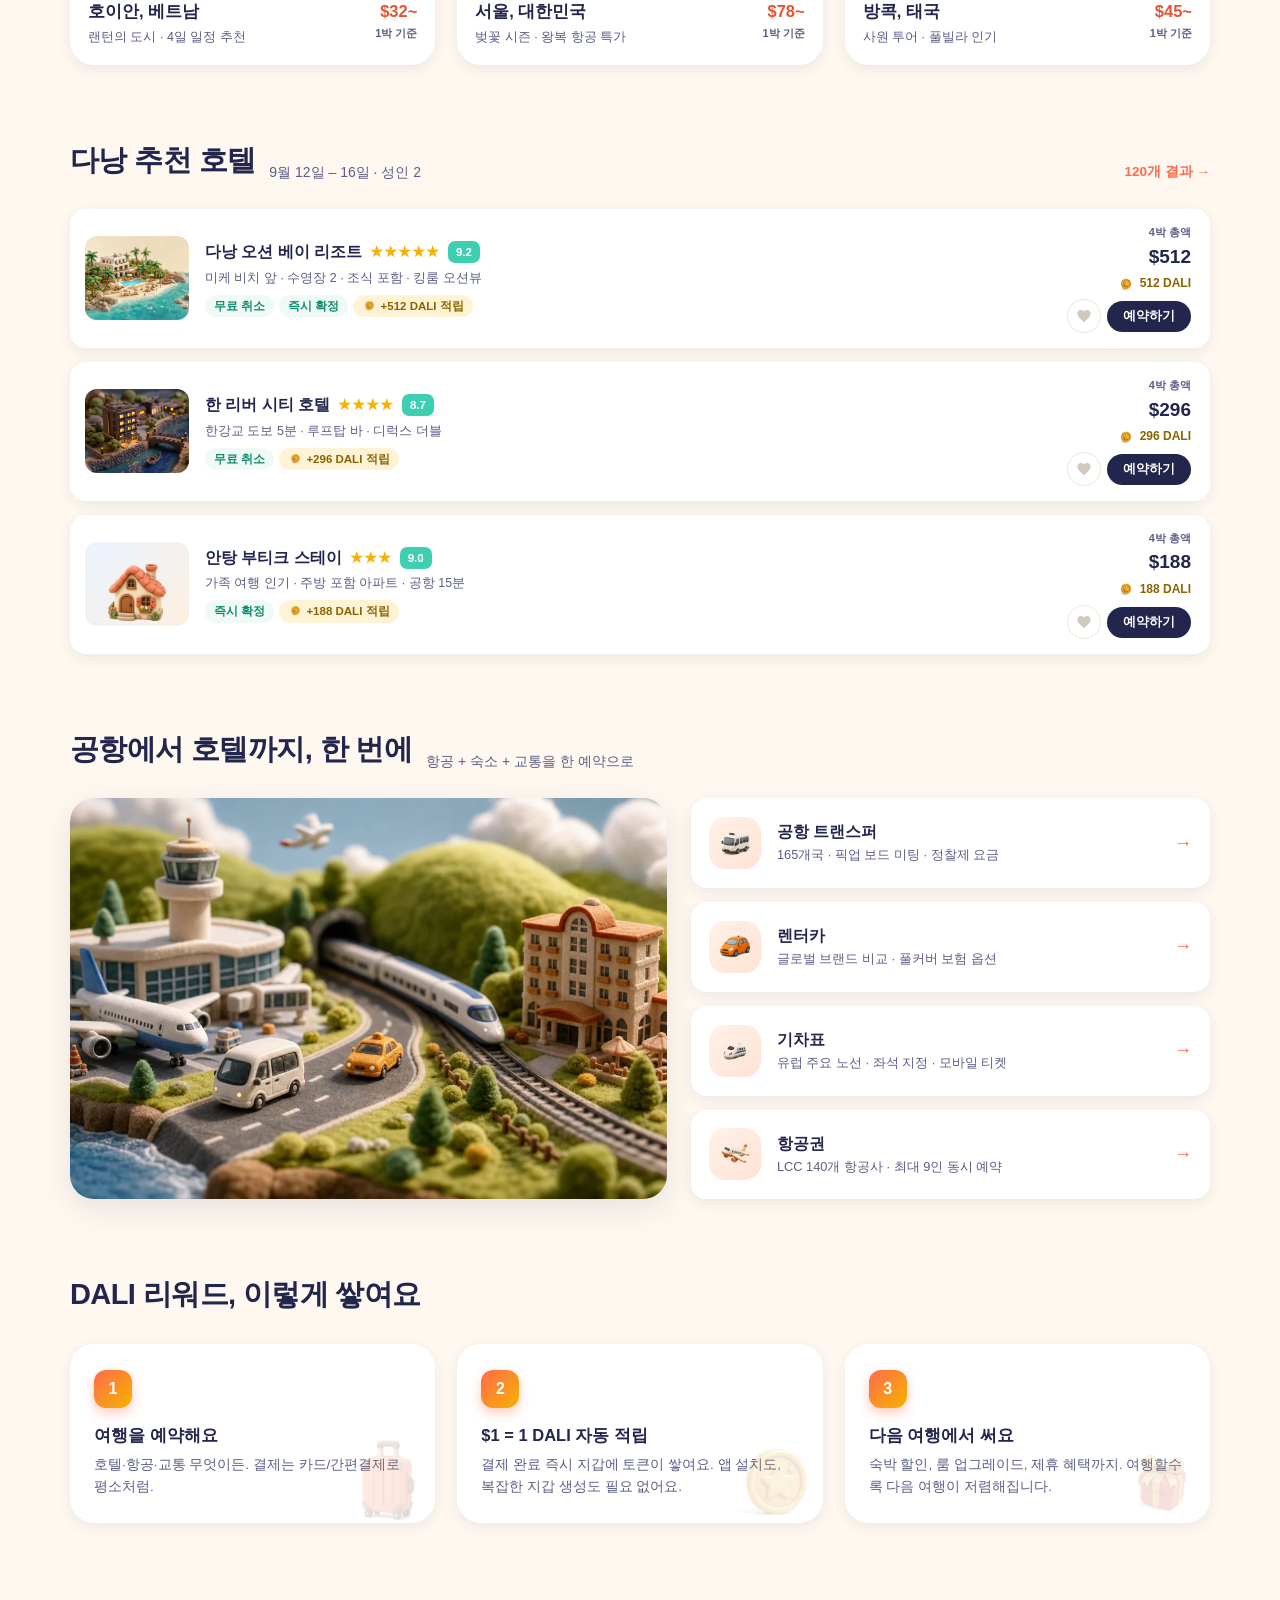
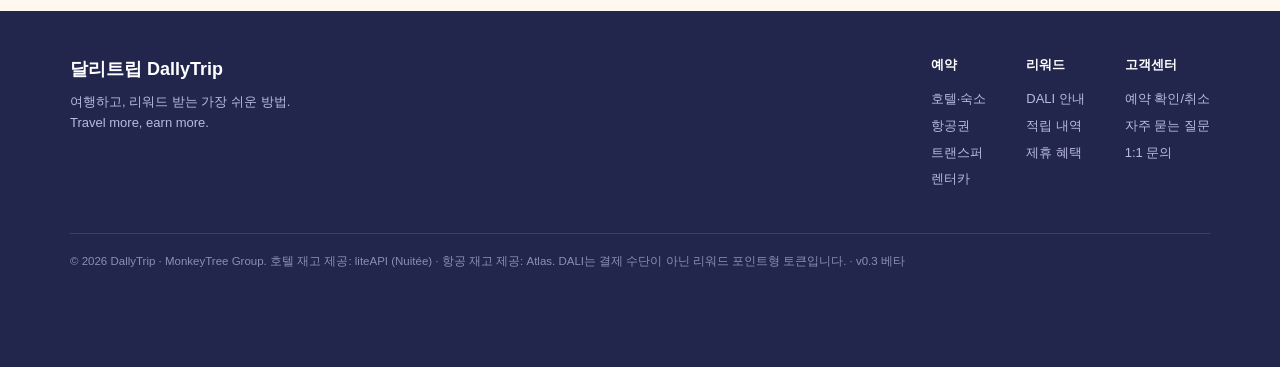
==== commit a2dc40c5: "룰렛 두 곳 수정 - 배경 탭에서는 requestAnimationFrame이 멈춰 모달이 투명한 채로 남았다 - '발리(으)로'가 아니라 받침을 보고 '발리로 / 다낭으로'로 쓴다" ====
--- a/index.html
+++ b/index.html
@@ -1359,6 +1359,6 @@
   document.addEventListener('keydown',e=>{if(e.key==='Escape')close()});
 })();
 </script>
-<script src="js/roulette.js?v=1" defer></script>
+<script src="js/roulette.js?v=2" defer></script>
 </body>
 </html>
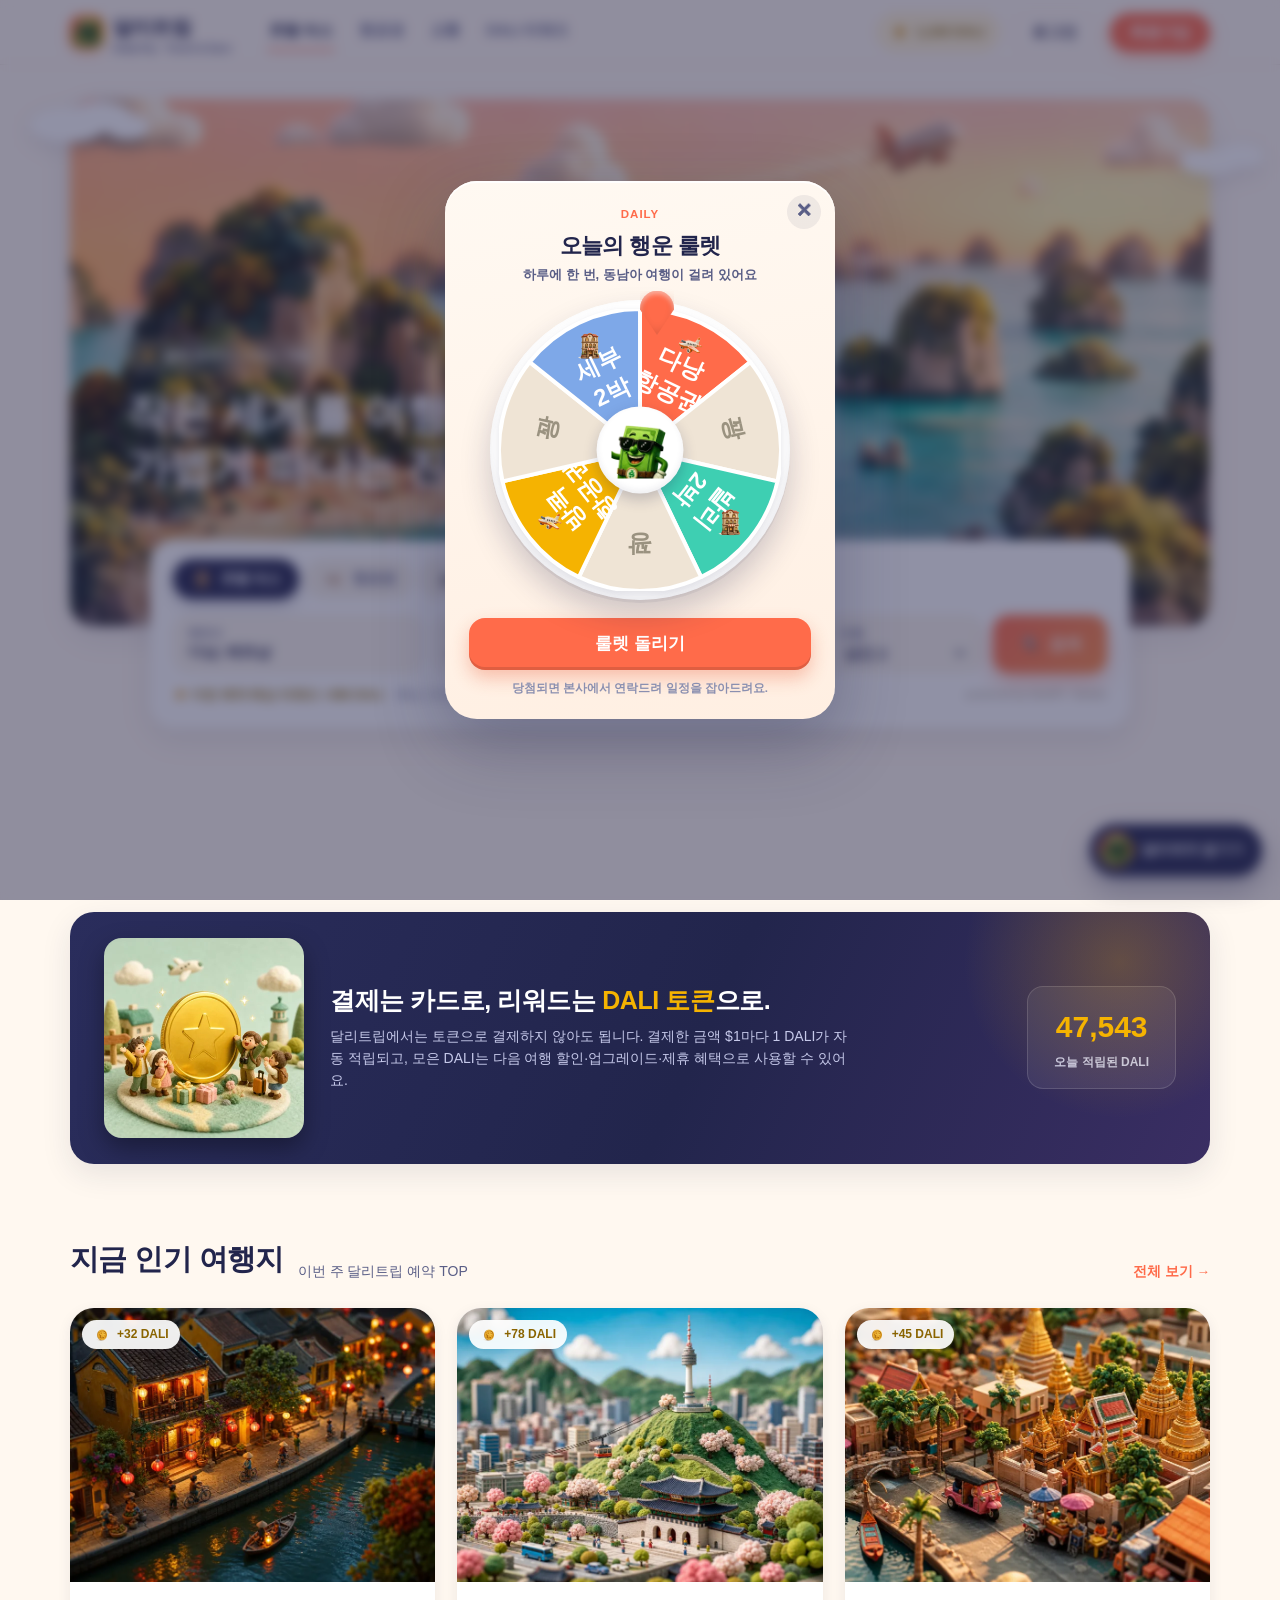
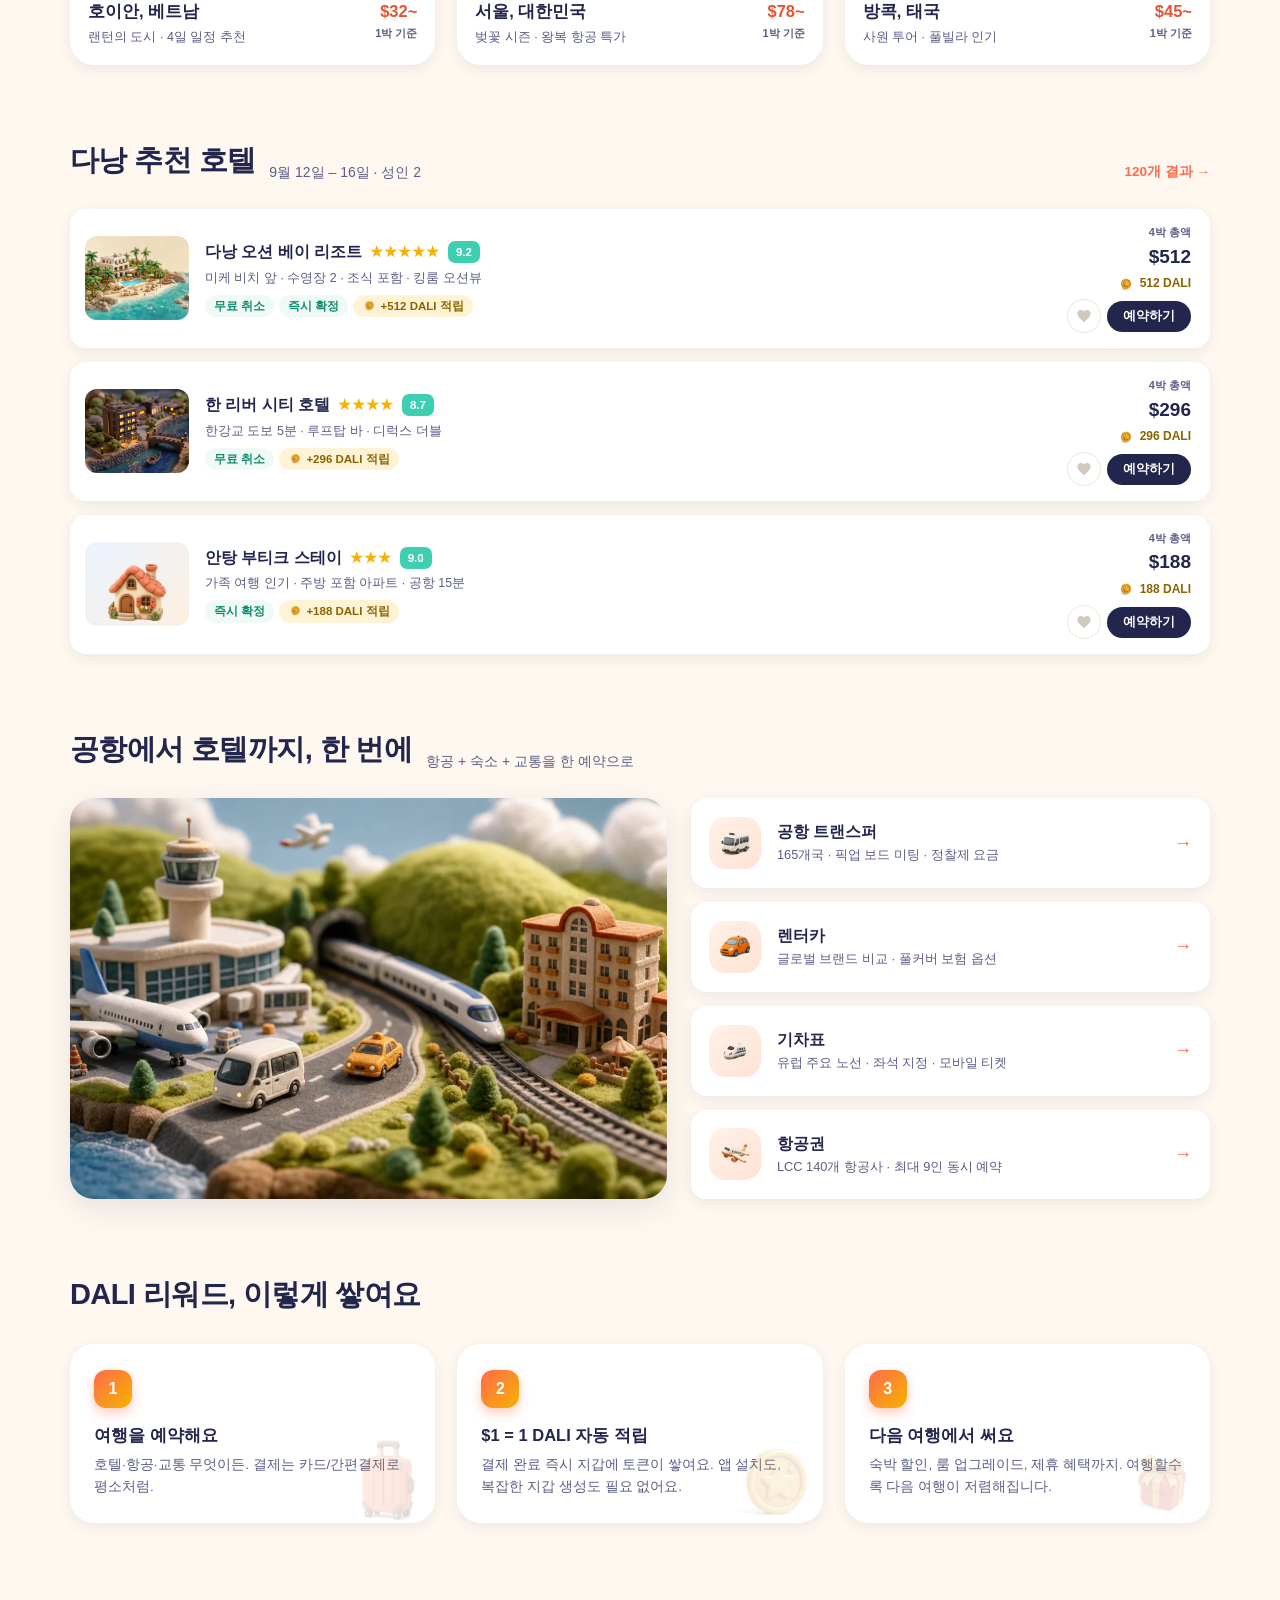
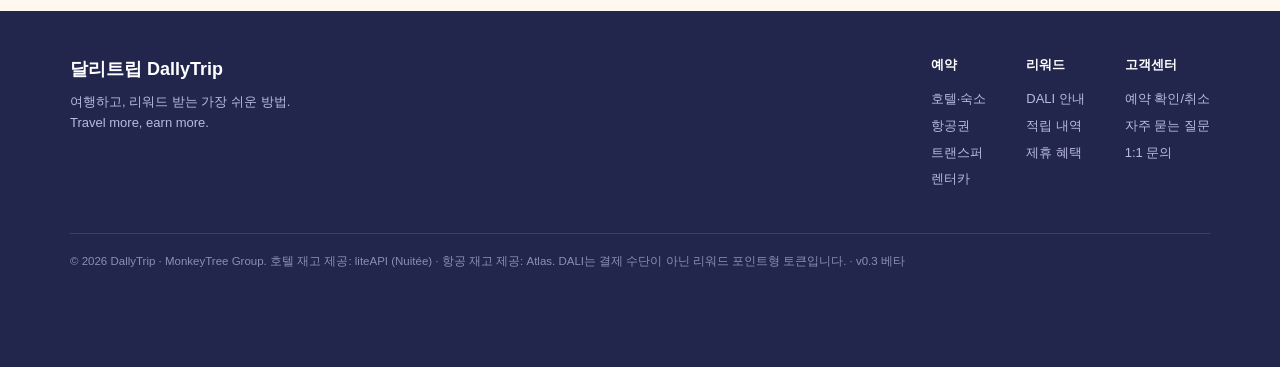
==== commit b95520c6: "룰렛 회전 연출과 당첨 안내 흐름을 다시 만들다 회전: - CSS transition 하나로는 맛이 안 나서 매 프레임 직접 그린다 - 뒤로 감았다가 튕겨 나가고, 마찰처럼 지수적" ====
--- a/index.html
+++ b/index.html
@@ -1359,6 +1359,6 @@
   document.addEventListener('keydown',e=>{if(e.key==='Escape')close()});
 })();
 </script>
-<script src="js/roulette.js?v=2" defer></script>
+<script src="js/roulette.js?v=3" defer></script>
 </body>
 </html>
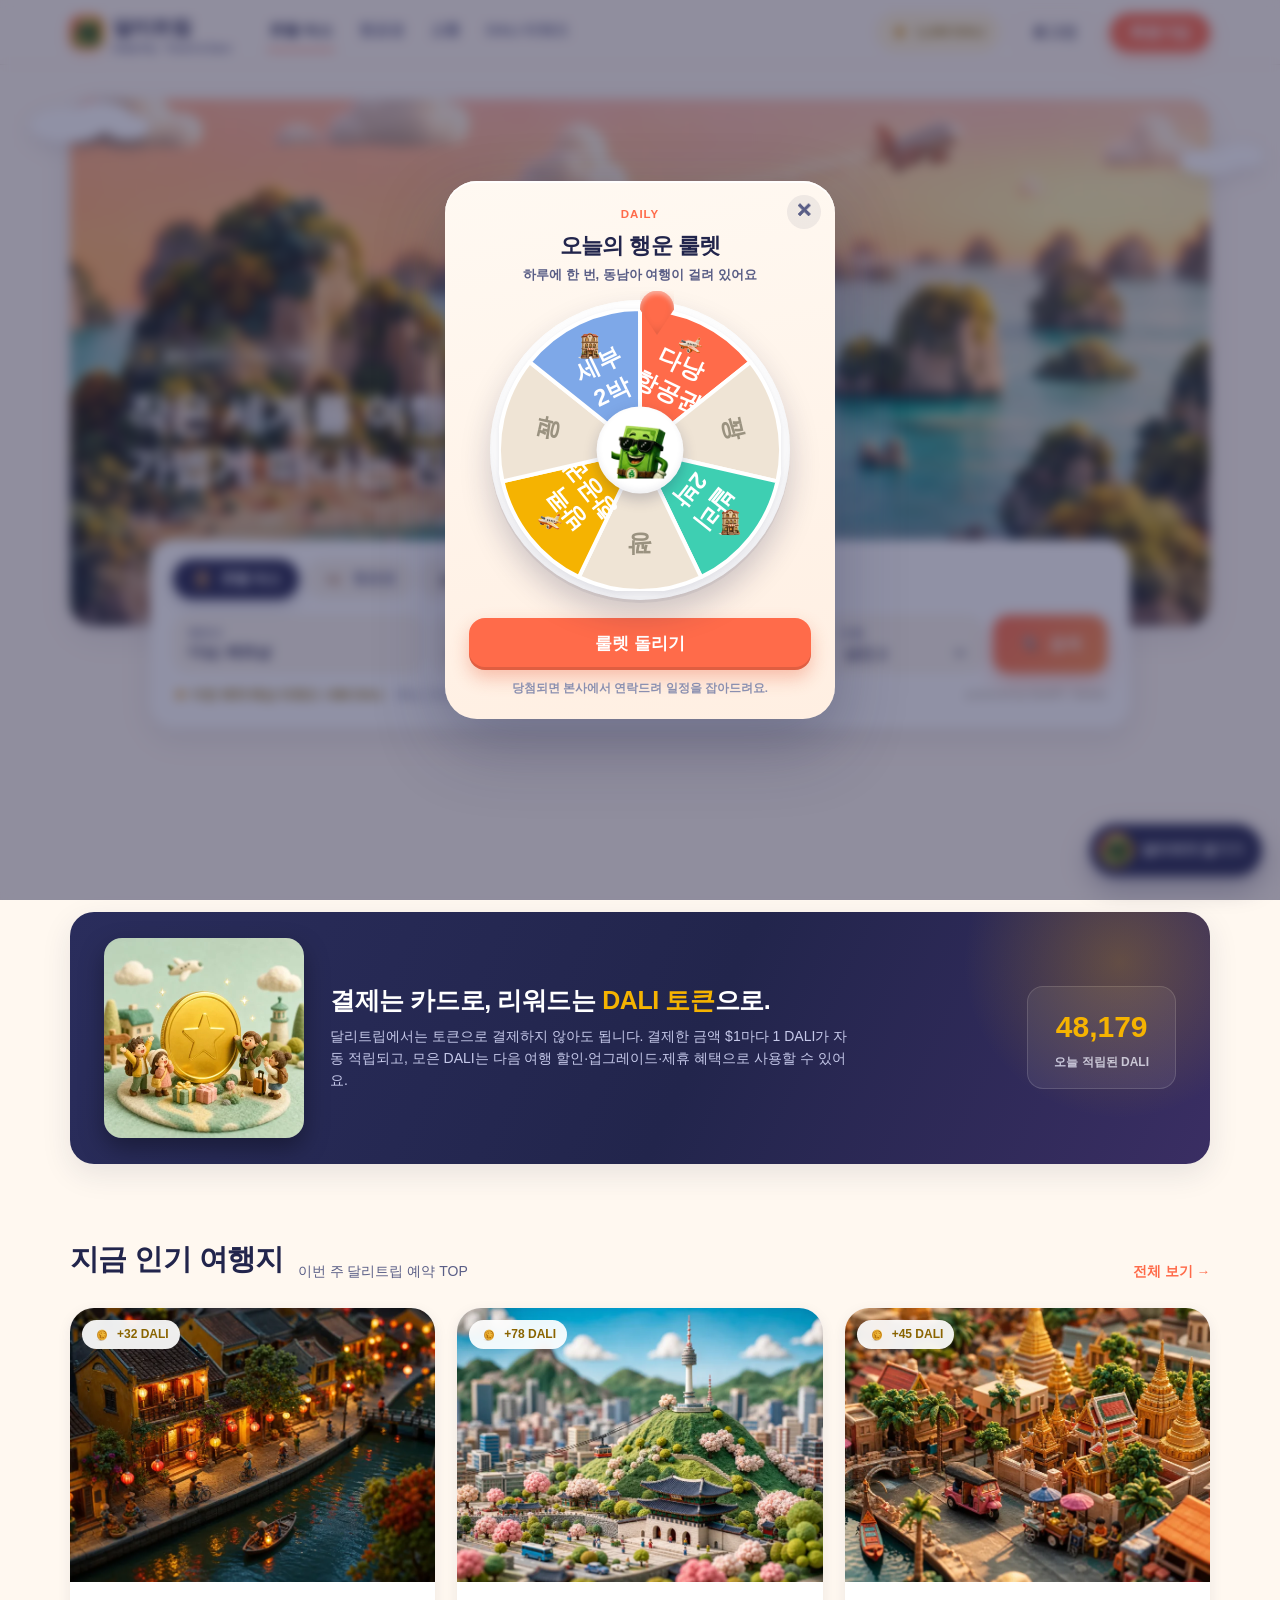
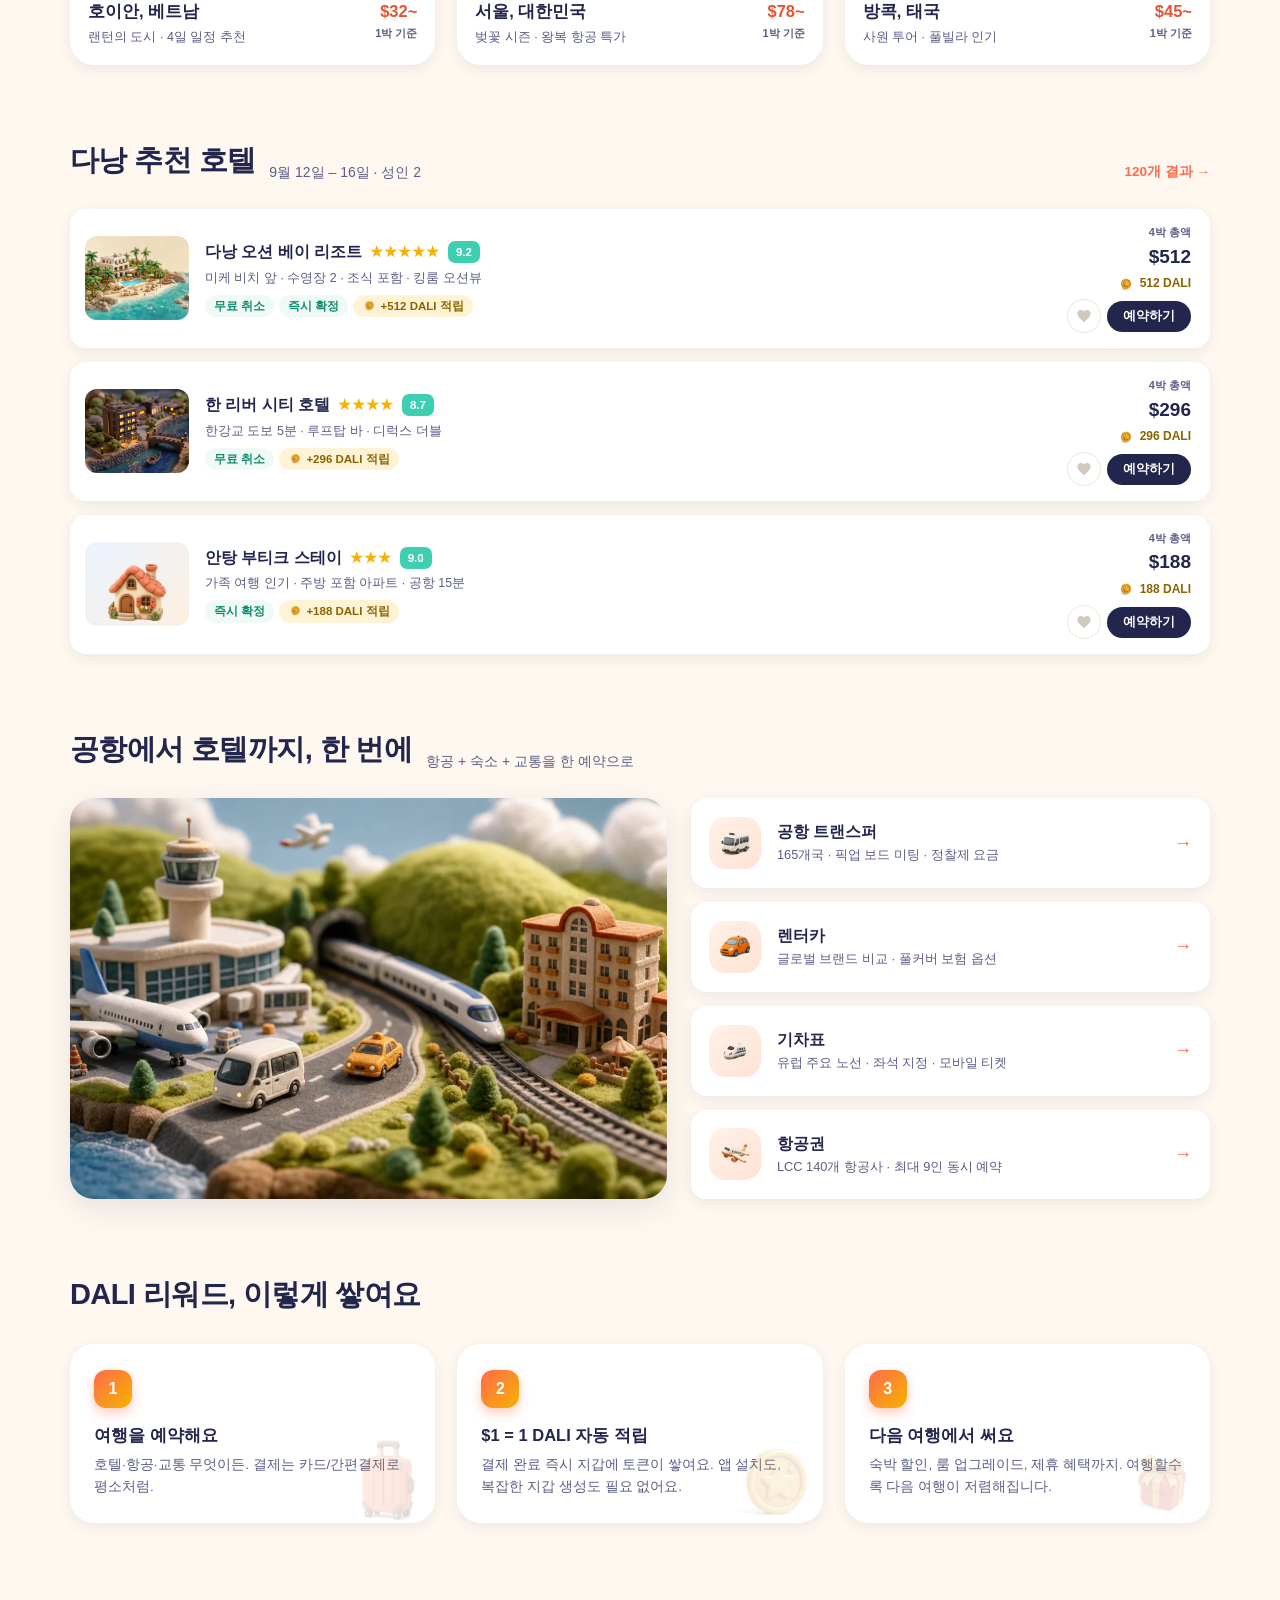
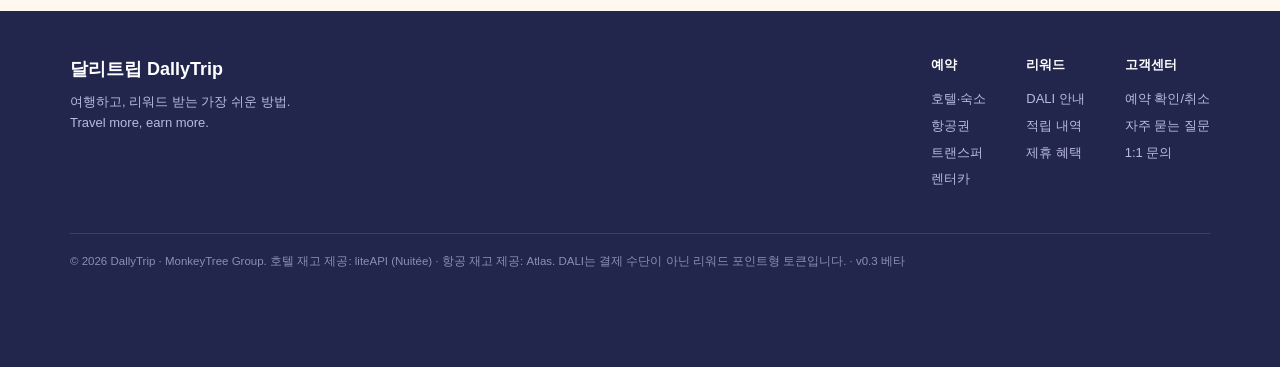
==== commit 74ede035: "룰렛 개발 모드 — 새로고침마다 열리게 DEV_ALWAYS_OPEN 한 줄로 하루 1회 제한을 건너뛴다. 콘솔에 경고를 띄워 오픈 전에 되돌리는 걸 잊지 않게 한다.  Co-Aut" ====
--- a/index.html
+++ b/index.html
@@ -1359,6 +1359,6 @@
   document.addEventListener('keydown',e=>{if(e.key==='Escape')close()});
 })();
 </script>
-<script src="js/roulette.js?v=3" defer></script>
+<script src="js/roulette.js?v=4" defer></script>
 </body>
 </html>
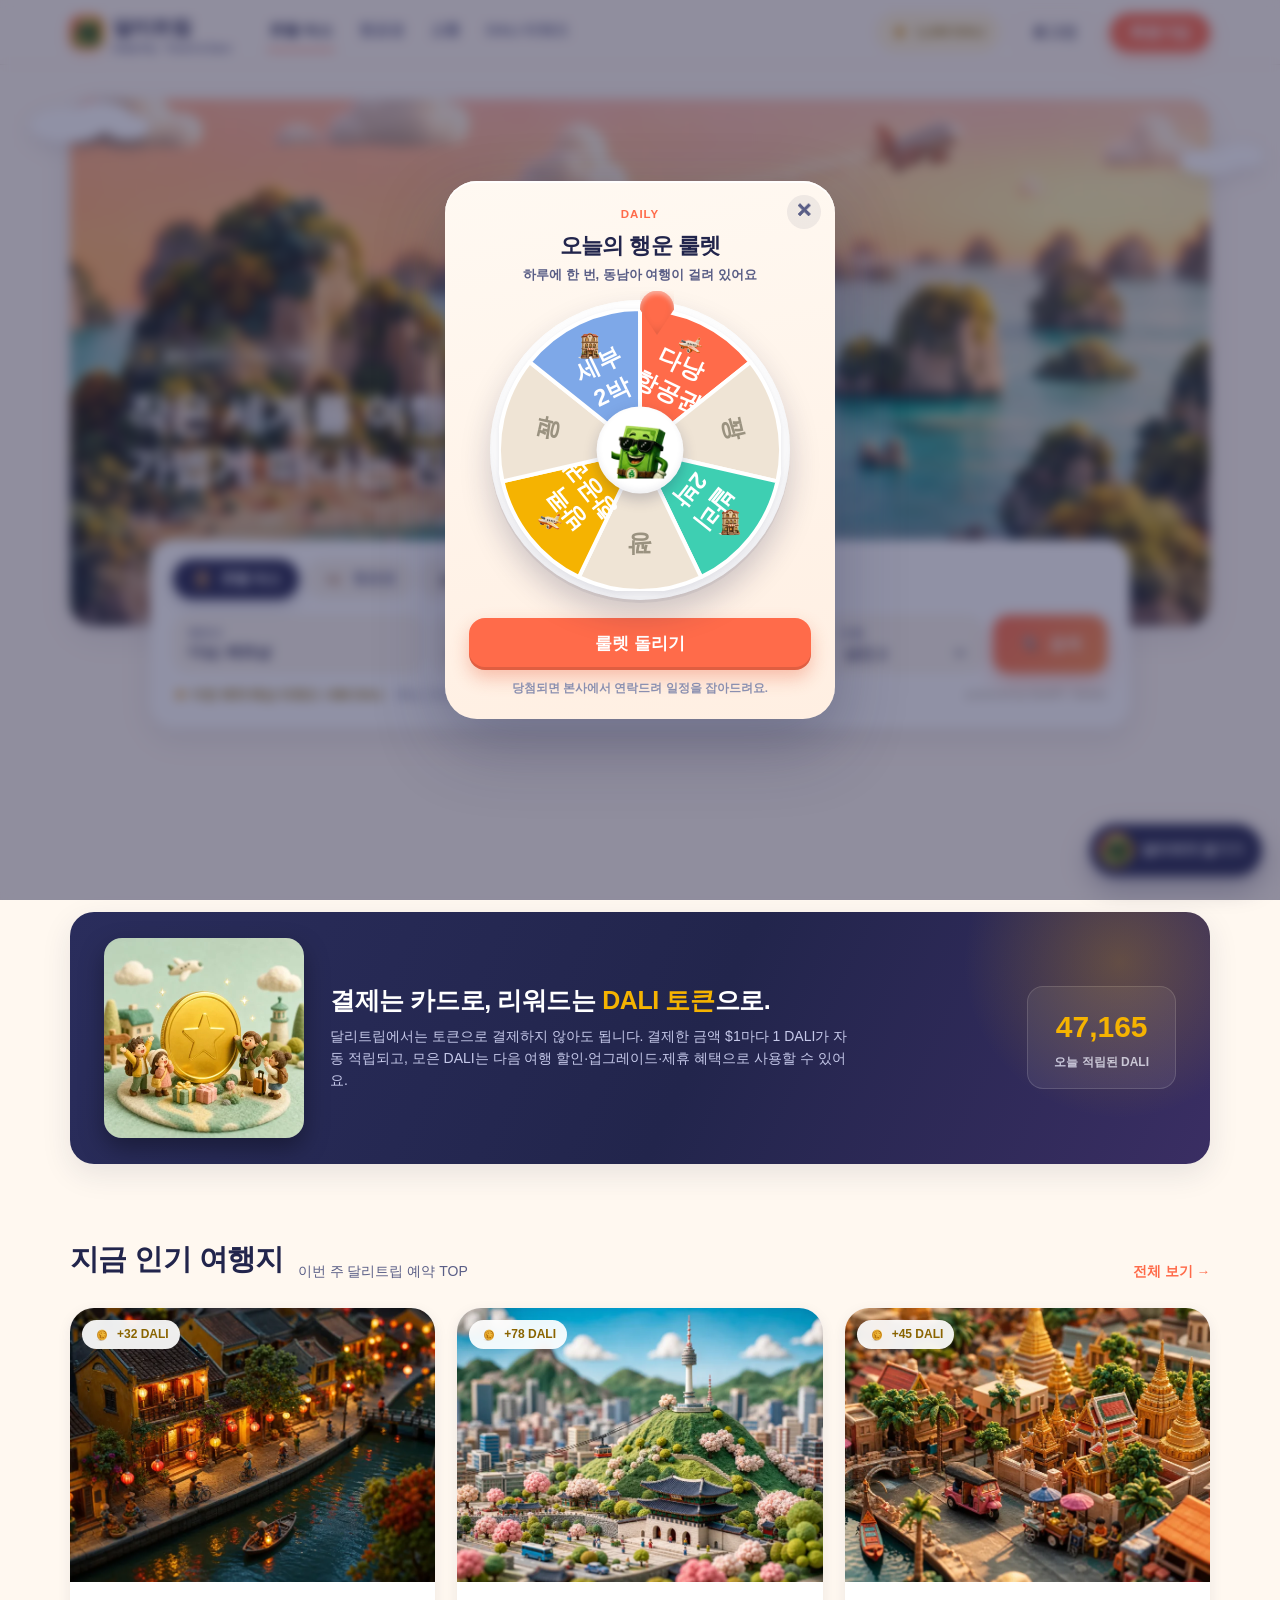
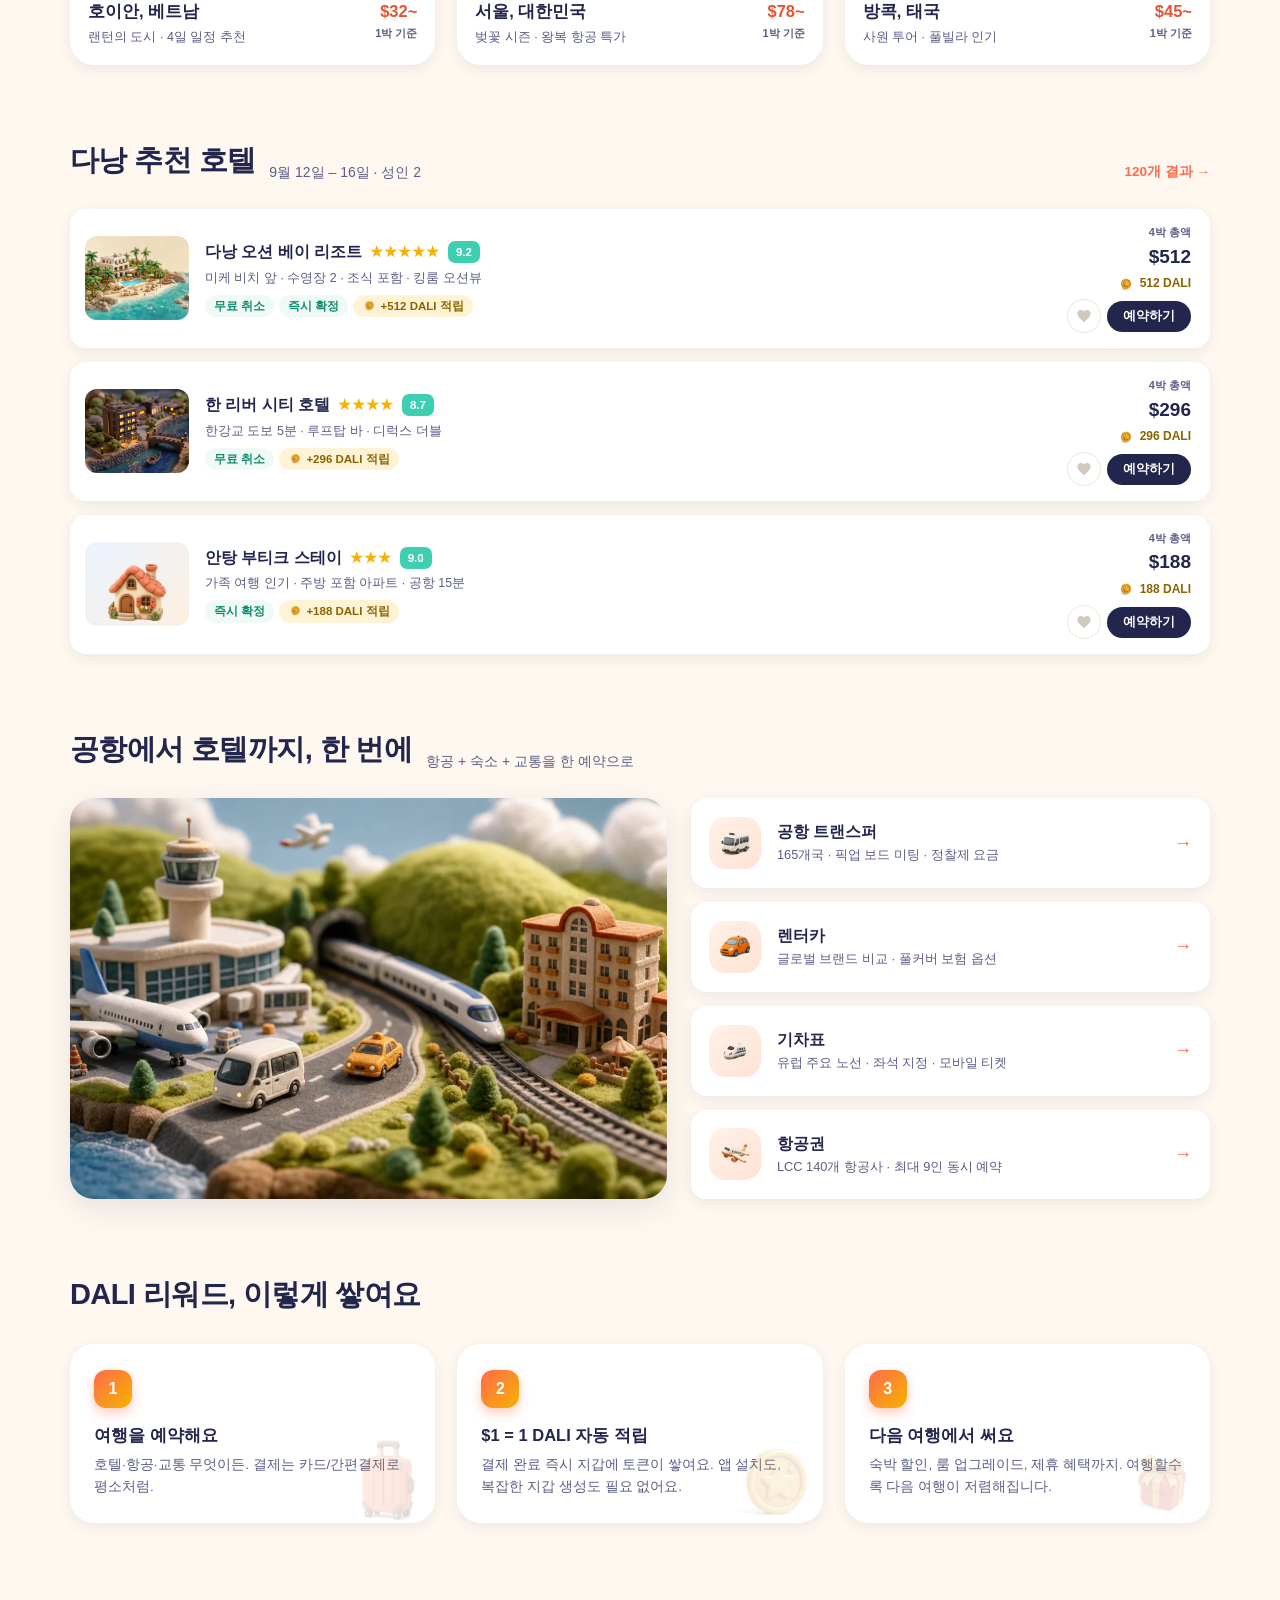
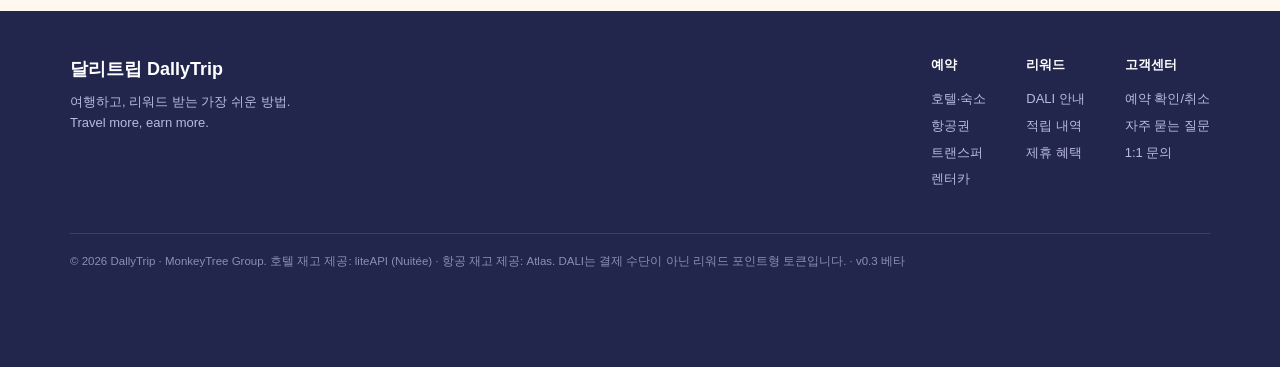
==== commit bd166226: "'동작 줄이기'를 켜도 룰렛은 돌아가게 기기에서 동작 줄이기가 켜져 있으면 애니메이션을 통째로 건너뛰어 버튼을 누르는 즉시 결과가 나왔다. 돌아가는 게 이 기능의 전부이므로 반동만" ====
--- a/index.html
+++ b/index.html
@@ -1359,6 +1359,6 @@
   document.addEventListener('keydown',e=>{if(e.key==='Escape')close()});
 })();
 </script>
-<script src="js/roulette.js?v=4" defer></script>
+<script src="js/roulette.js?v=5" defer></script>
 </body>
 </html>
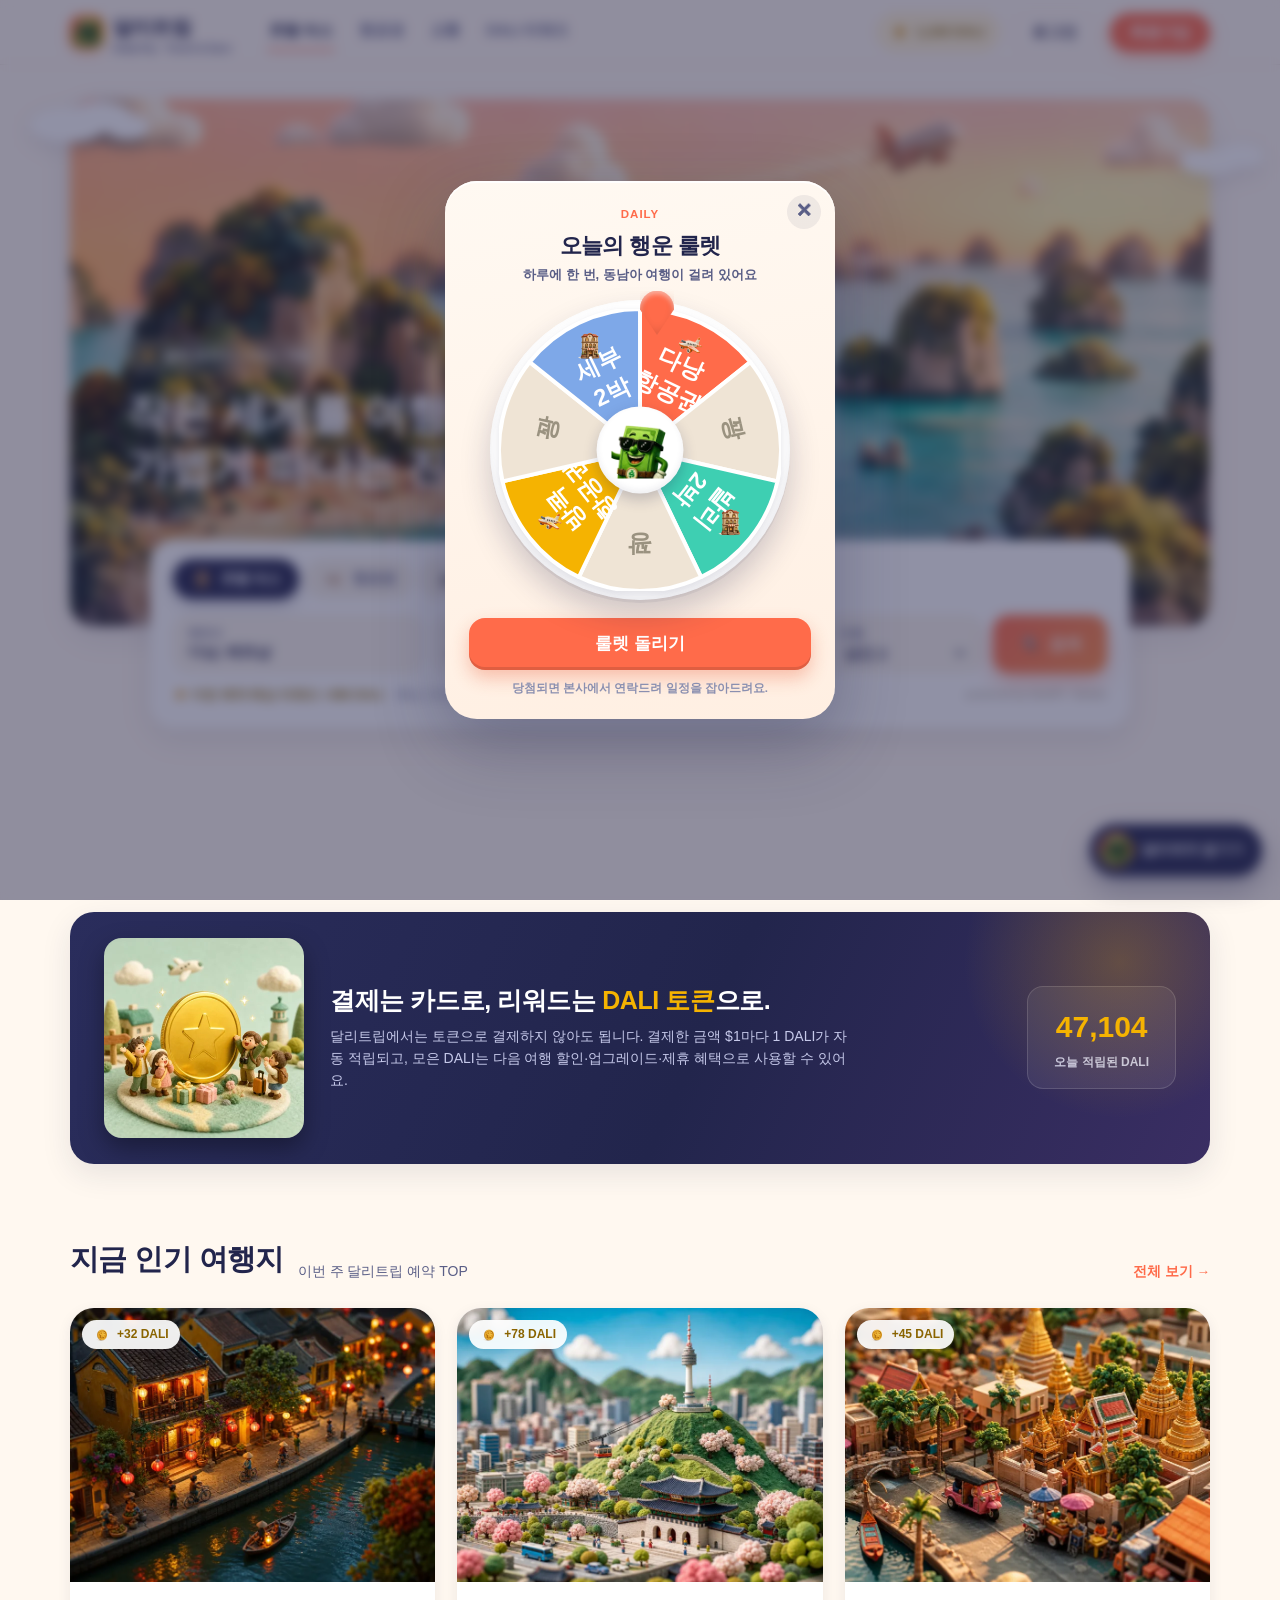
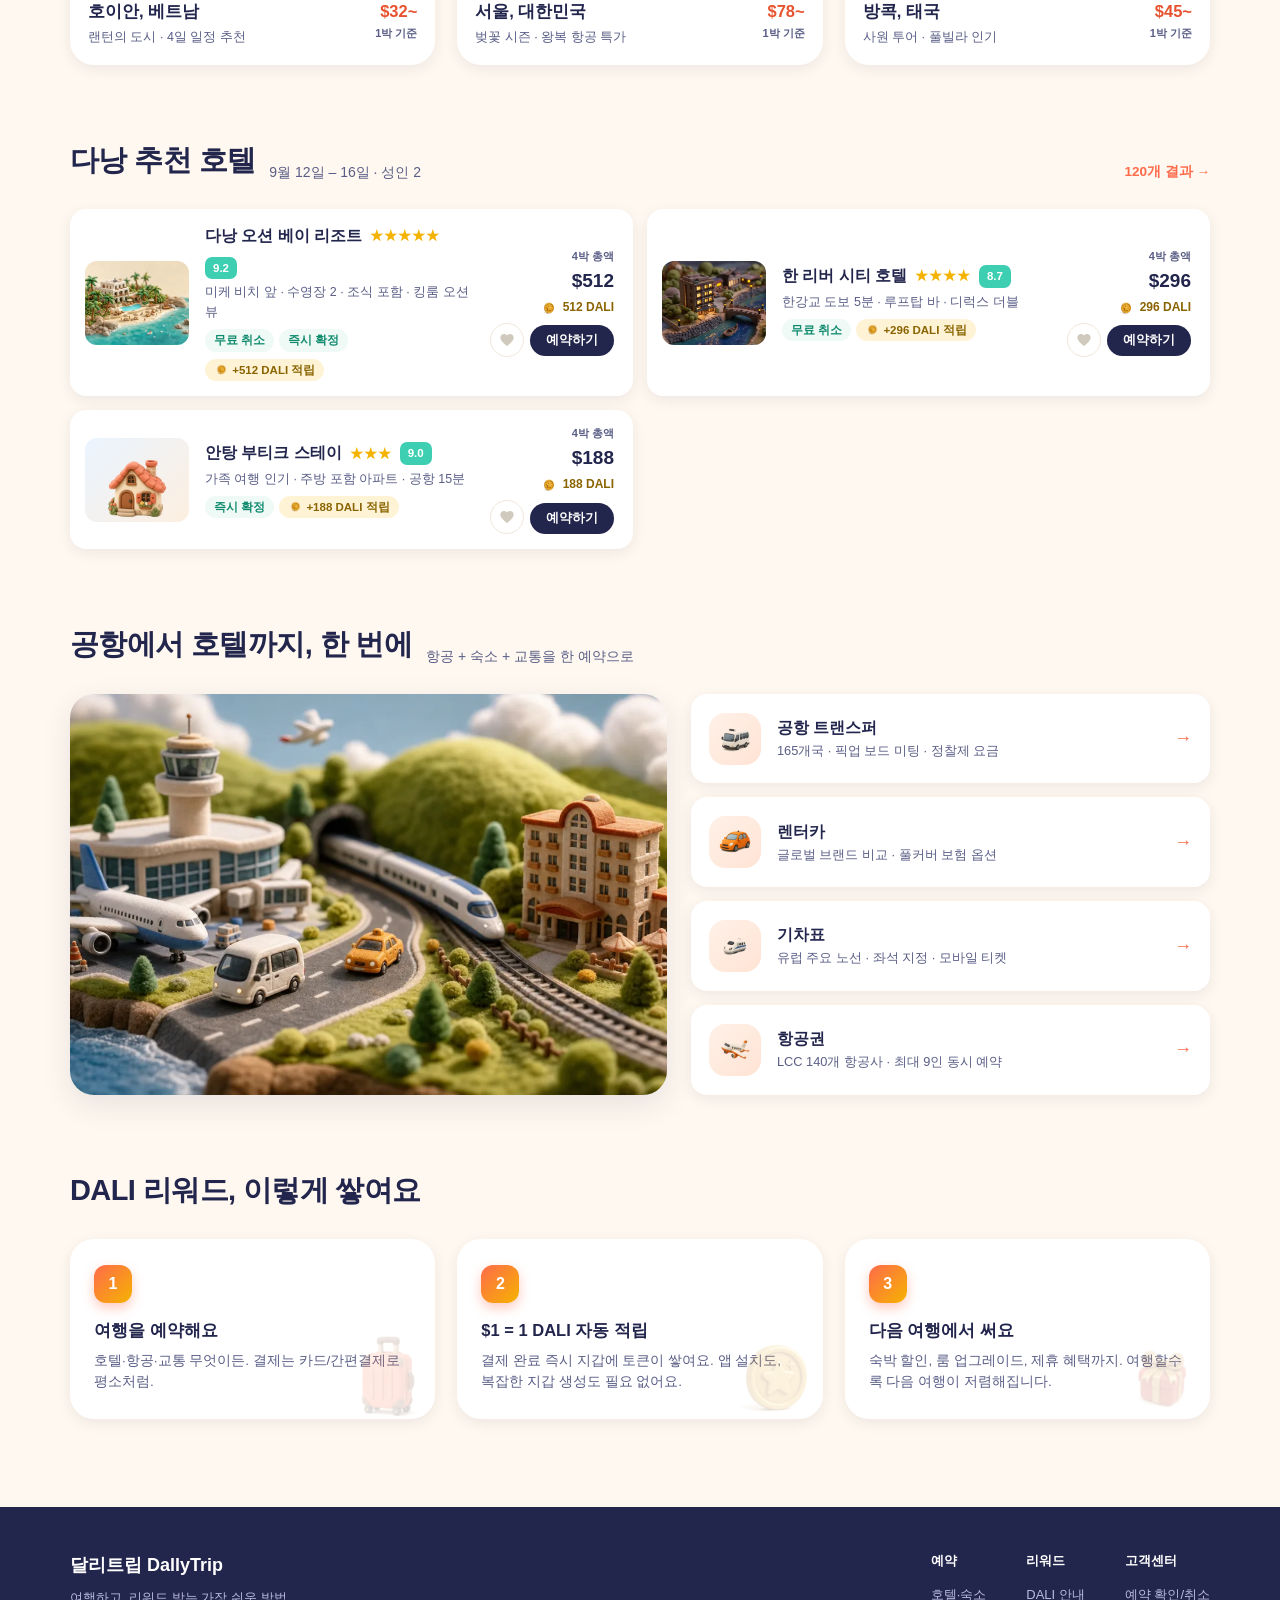
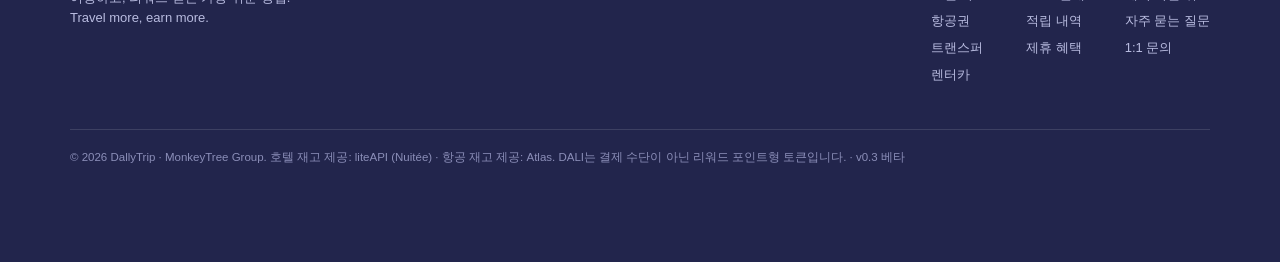
==== commit 49bda944: "검색 결과를 2열 그리드 + 페이지 넘김으로 한 줄에 하나씩 끝없이 늘어놓으니 스크롤이 길었다. 가로 2장 · 세로 10줄 = 한 페이지 20장으로 끊고 아래에 페이지 버튼을 둔다" ====
--- a/index.html
+++ b/index.html
@@ -176,7 +176,18 @@
   .dest .price span{display:block;font-size:11px;color:var(--ink-soft);font-weight:600}
 
   /* hotel results */
-  .hotel-list{display:grid;gap:14px}
+  /* 가로 2장 · 세로 10줄 = 한 페이지 20장. 좁은 화면에서는 한 줄에 하나. */
+  .hotel-list{display:grid;gap:14px;grid-template-columns:1fr 1fr}
+  @media (max-width:900px){ .hotel-list{grid-template-columns:1fr} }
+  .pager{grid-column:1/-1;display:flex;justify-content:center;align-items:center;
+    gap:6px;flex-wrap:wrap;margin-top:10px}
+  .pager button{min-width:38px;height:38px;padding:0 11px;border-radius:11px;
+    background:var(--card);border:1.5px solid var(--line);color:var(--ink-soft);
+    font-family:inherit;font-size:14px;font-weight:800;transition:.15s}
+  .pager button:hover:not([disabled]){border-color:#FFD9CC;color:var(--ink)}
+  .pager button[aria-current="true"]{background:var(--ink);border-color:var(--ink);color:#fff}
+  .pager button[disabled]{opacity:.4;cursor:default}
+  .pager .of{font-size:13px;font-weight:700;color:var(--ink-soft);margin:0 6px}
   .hotel{
     display:grid;grid-template-columns:104px 1fr auto;gap:16px;align-items:center;
     background:var(--card);border-radius:var(--r-md);padding:14px 18px 14px 14px;
@@ -639,6 +650,45 @@
       </div>
     </article>`;
   }
+  // ── 목록 페이지 넘김 ────────────────────────────────────────
+  // 한 페이지에 가로 2 × 세로 10 = 20장. 결과가 그보다 많으면 아래에 페이지 버튼이 붙는다.
+  const PER_PAGE=20;
+  const listState={items:[],draw:null,page:0,empty:''};
+
+  function pagerHTML(page,pages){
+    if(pages<2)return '';
+    // 페이지가 많아도 버튼이 줄바꿈으로 넘치지 않게 현재 쪽 주변만 보여준다
+    const from=Math.max(0,Math.min(page-2,pages-5)), to=Math.min(pages,Math.max(5,page+3));
+    let out='<nav class="pager" aria-label="호텔 목록 페이지">';
+    out+=`<button data-go="${page-1}" ${page===0?'disabled':''} aria-label="이전 페이지">‹</button>`;
+    for(let i=from;i<to;i++)
+      out+=`<button data-go="${i}" aria-current="${i===page}">${i+1}</button>`;
+    out+=`<button data-go="${page+1}" ${page>=pages-1?'disabled':''} aria-label="다음 페이지">›</button>`;
+    out+=`<span class="of">${pages}쪽 중 ${page+1}쪽</span></nav>`;
+    return out;
+  }
+
+  function paintList(){
+    const {items,draw,page,empty}=listState;
+    const box=document.getElementById('hotelList');
+    if(!items.length){box.innerHTML=empty;return}
+    const pages=Math.ceil(items.length/PER_PAGE);
+    box.innerHTML=items.slice(page*PER_PAGE,(page+1)*PER_PAGE).map(draw).join('')+pagerHTML(page,pages);
+  }
+
+  function showList(items,draw,empty){
+    listState.items=items; listState.draw=draw; listState.page=0; listState.empty=empty;
+    paintList();
+  }
+
+  document.getElementById('hotelList').addEventListener('click',e=>{
+    const b=e.target.closest('.pager button[data-go]');
+    if(!b||b.disabled)return;
+    listState.page=+b.dataset.go;
+    paintList();
+    document.getElementById('stay').scrollIntoView({behavior:'smooth'});
+  });
+
   async function searchFlights(){
     // 로컬 미리보기에는 /api 가 없으므로 실서버로 보낸다
     const API=/^https?:\/\/(localhost|127\.0\.0\.1)/.test(location.origin)?'https://dallytrip.com':'';
@@ -655,9 +705,8 @@
       const data=await r.json();
       if(data.error) throw new Error(data.error);
       const list=data.results||[];
-      document.getElementById('hotelList').innerHTML=list.length
-        ? list.map(flightCard).join('')
-        : '<p style="color:var(--ink-soft);font-weight:600;padding:8px 4px">해당 날짜의 항공편을 찾지 못했어요. 다른 날짜로 검색해보세요.</p>';
+      showList(list,flightCard,
+        '<p style="color:var(--ink-soft);font-weight:600;padding:8px 4px">해당 날짜의 항공편을 찾지 못했어요. 다른 날짜로 검색해보세요.</p>');
       document.getElementById('stayTitle').textContent=`${from} → ${to} 항공권`;
       document.getElementById('staySub').textContent=`${date} · 성인 ${adults} · 편도`;
       document.getElementById('stayMore').textContent=`${list.length}개 결과 →`;
@@ -684,9 +733,8 @@
       if(!r.ok||data.error) throw new Error(data.error||('HTTP '+r.status));
       const nights=nightsBetween(checkin,checkout);
       const hotels=data.hotels||[];
-      document.getElementById('hotelList').innerHTML=hotels.length
-        ? hotels.map(h=>hotelCard(h,nights)).join('')
-        : '<p style="color:var(--ink-soft);font-weight:600;padding:8px 4px">조건에 맞는 호텔을 찾지 못했어요. 다른 날짜나 목적지로 검색해보세요.</p>';
+      showList(hotels,h=>hotelCard(h,nights),
+        '<p style="color:var(--ink-soft);font-weight:600;padding:8px 4px">조건에 맞는 호텔을 찾지 못했어요. 다른 날짜나 목적지로 검색해보세요.</p>');
       document.getElementById('stayTitle').textContent=(destination.split(',')[0]||destination)+' 추천 호텔';
       document.getElementById('staySub').textContent=`${checkin} ~ ${checkout} · 성인 ${adults}`+(data.source==='mock'?' · 샘플 데이터':'');
       document.getElementById('stayMore').textContent=`${hotels.length}개 결과 →`;
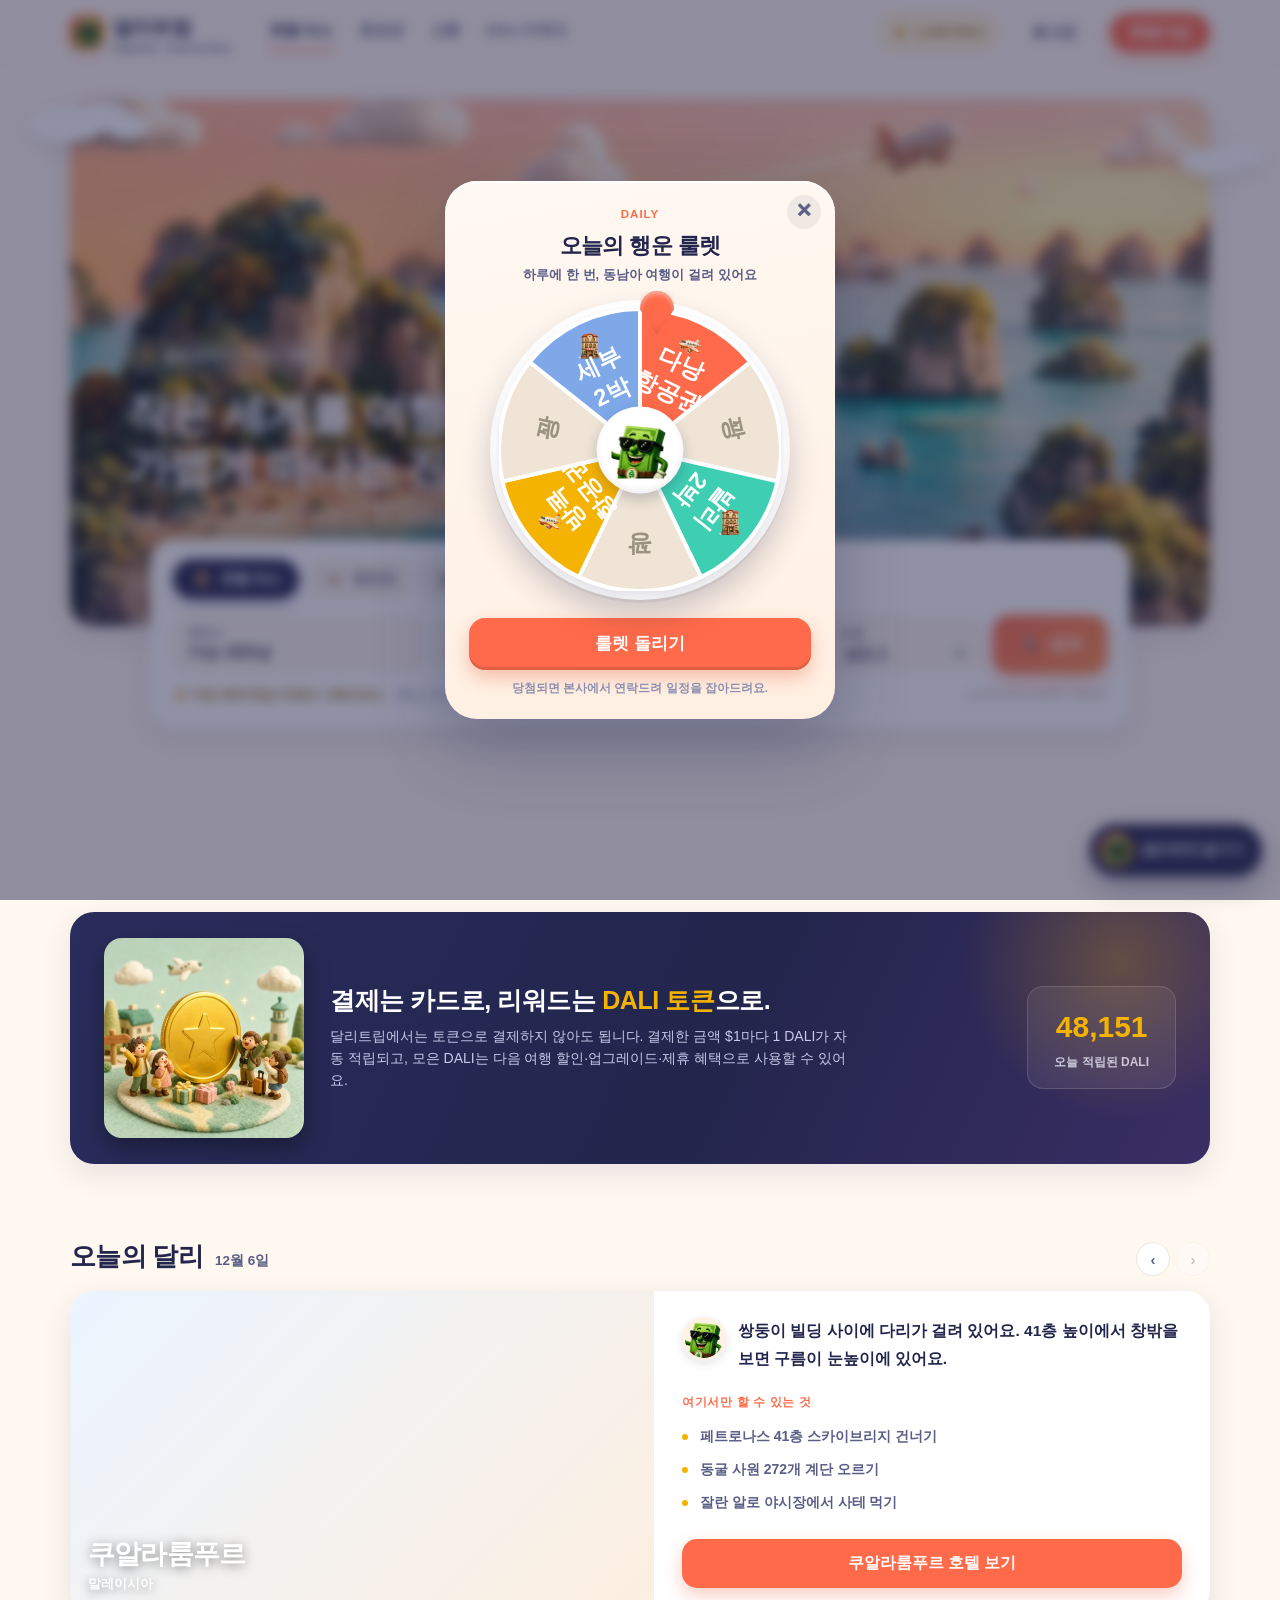
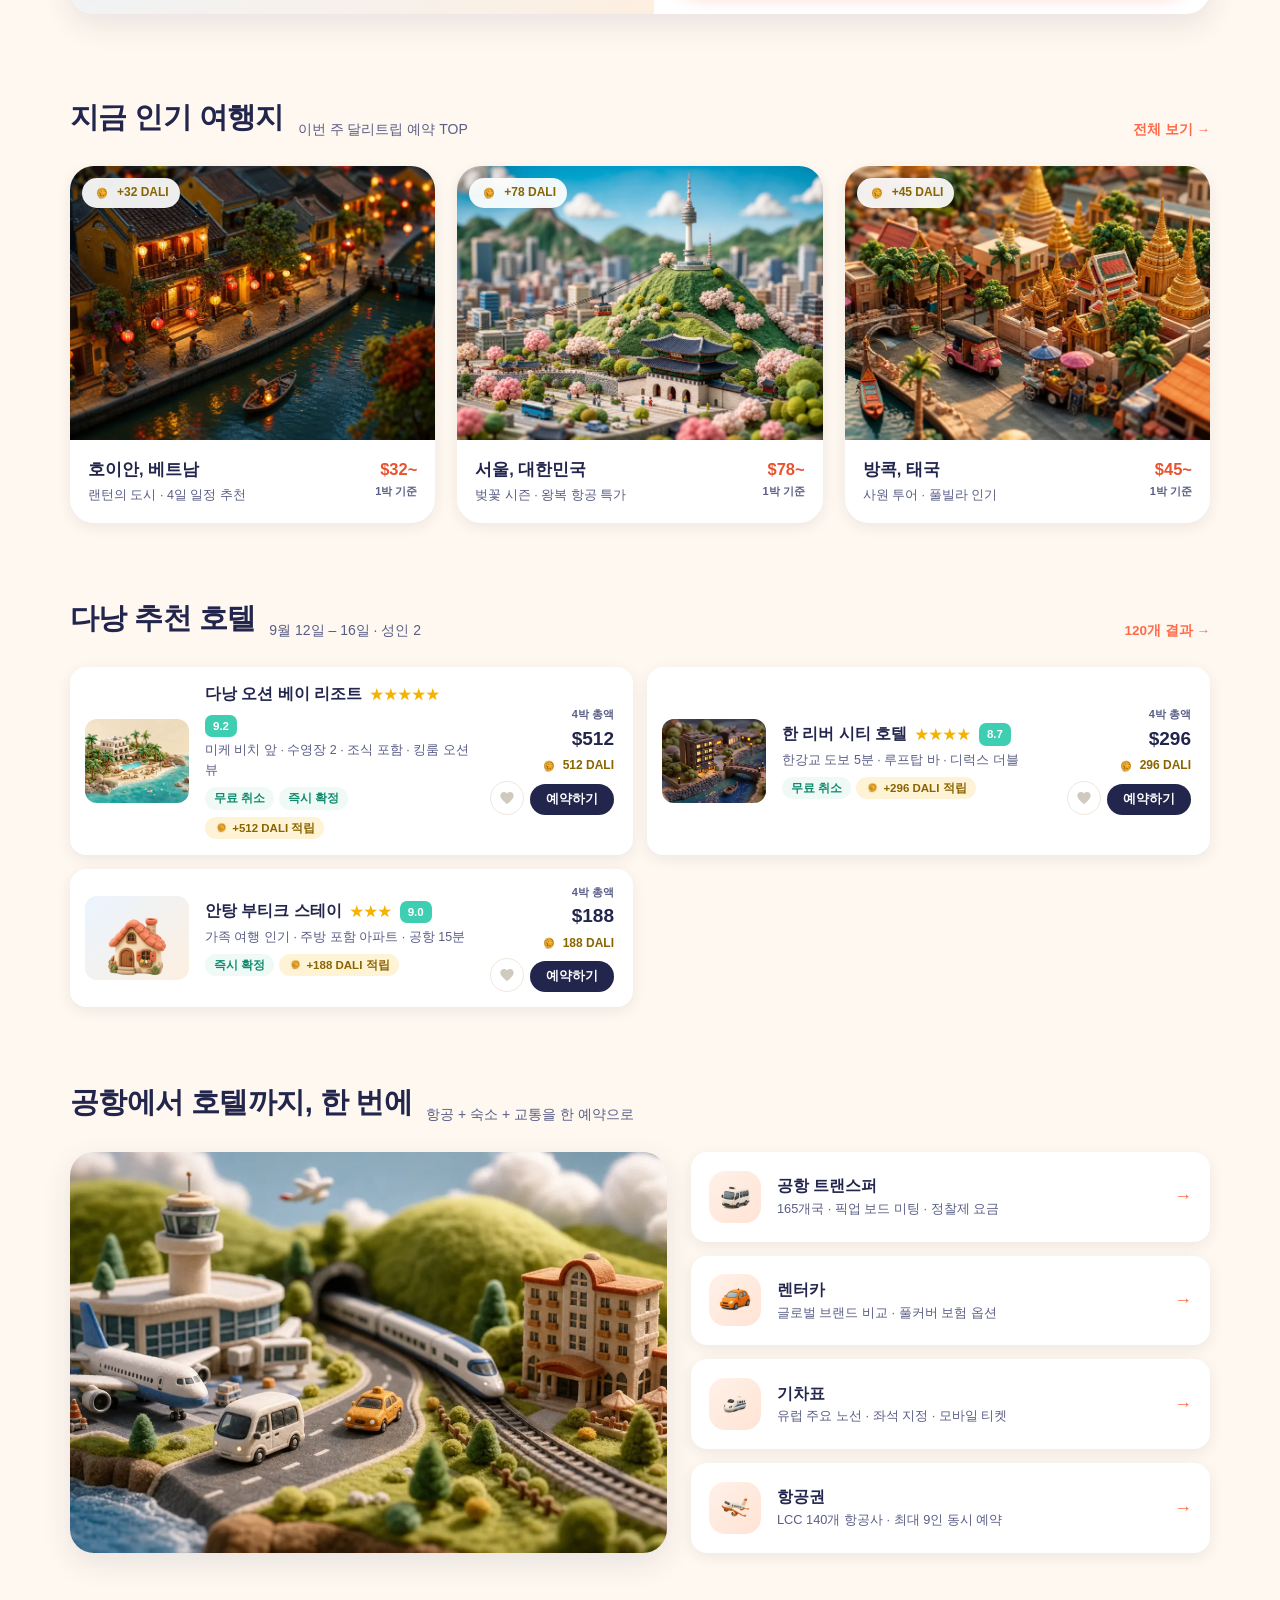
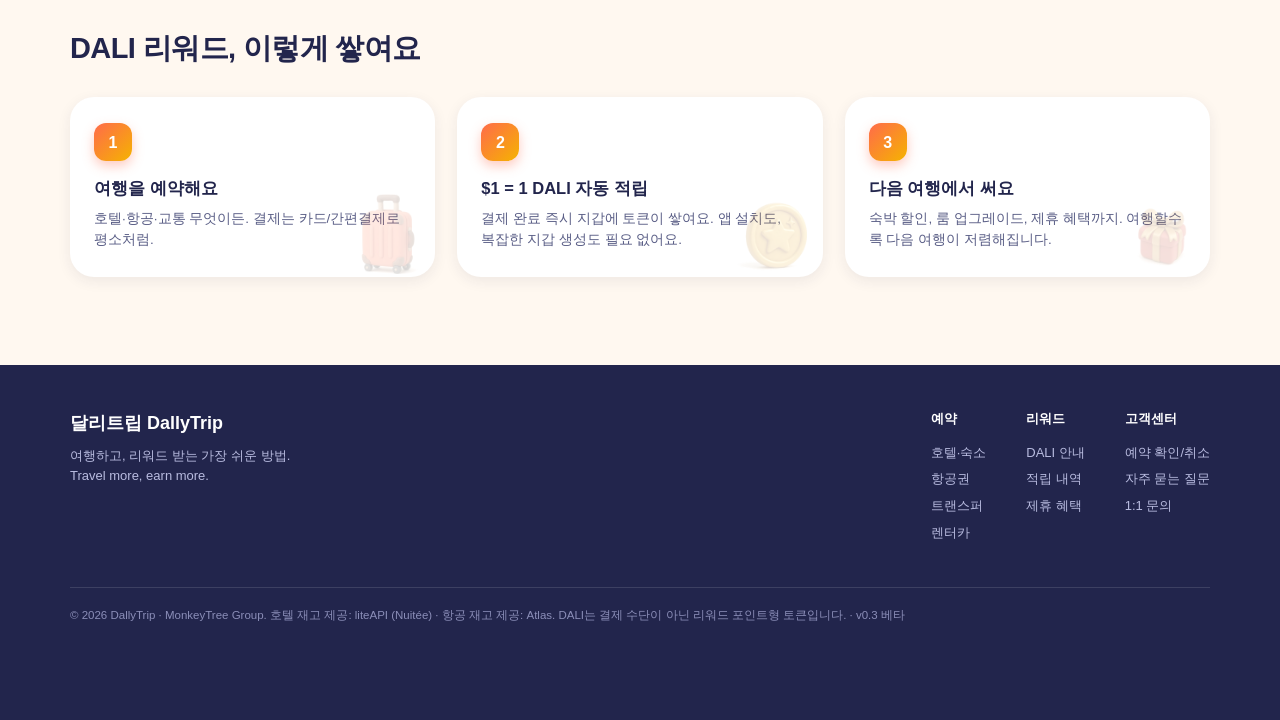
==== commit 2679ef0a: "오늘의 달리 — 매일 다른 도시, 달리가 들려주는 이야기 룰렛이 '운'이라면 이건 '영감'이다. 성격이 겹치지 않게 나눠 뒀다.  - 도시 20곳, 한국 시간 날짜로 정해진다. 같" ====
--- a/index.html
+++ b/index.html
@@ -1407,6 +1407,7 @@
   document.addEventListener('keydown',e=>{if(e.key==='Escape')close()});
 })();
 </script>
+<script src="js/today.js?v=1" defer></script>
 <script src="js/roulette.js?v=5" defer></script>
 </body>
 </html>
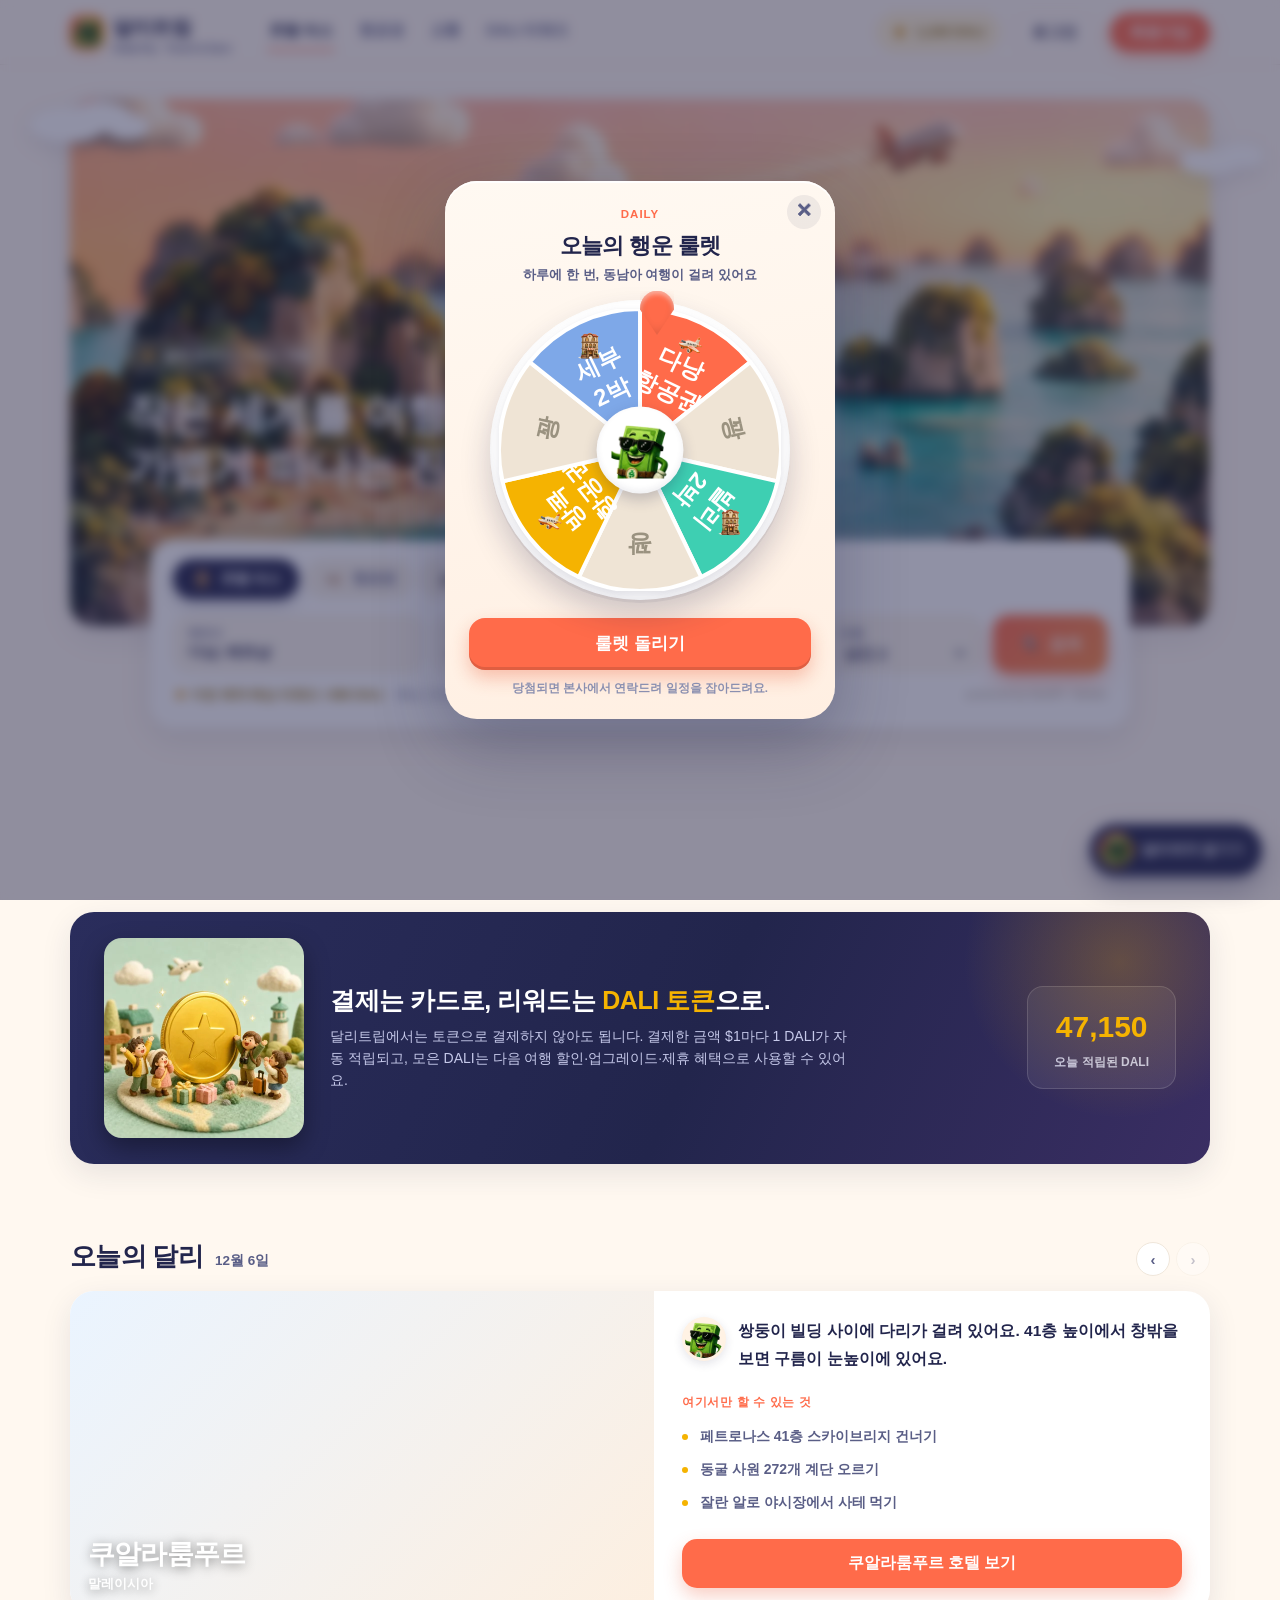
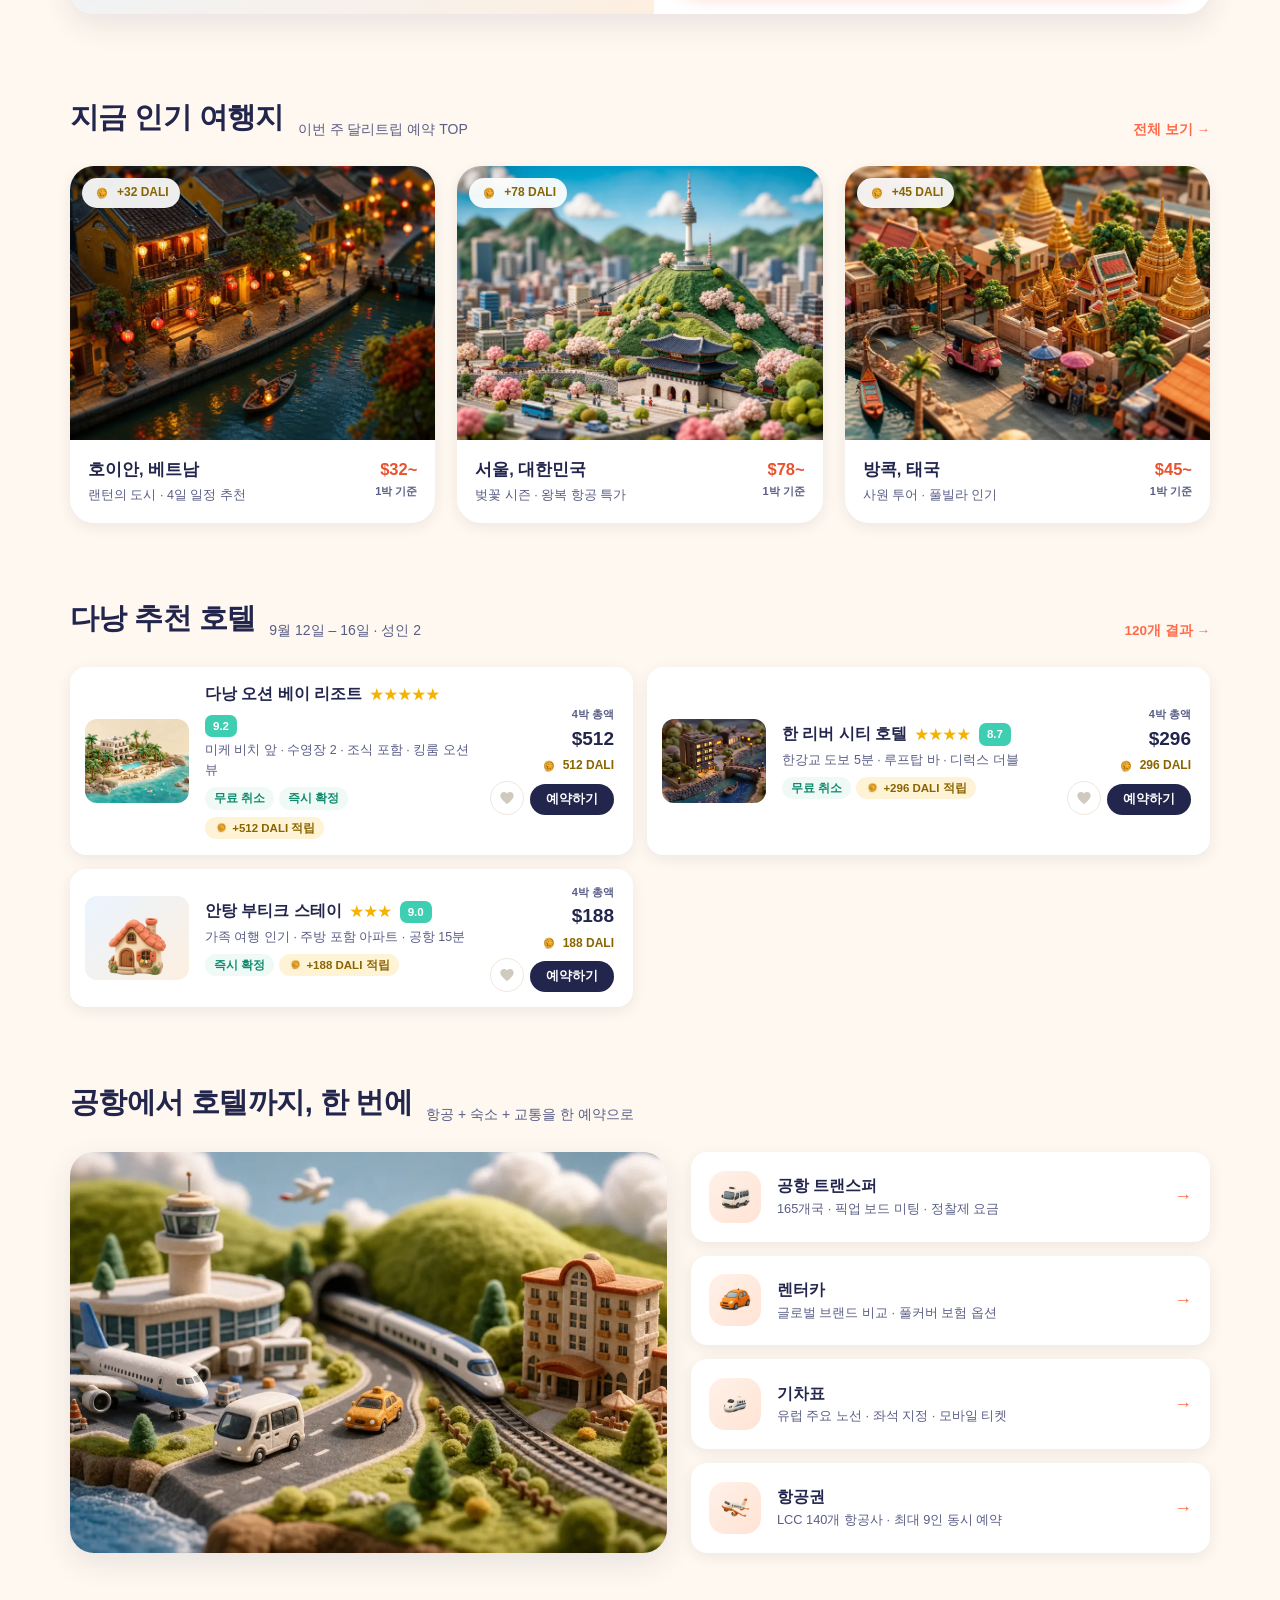
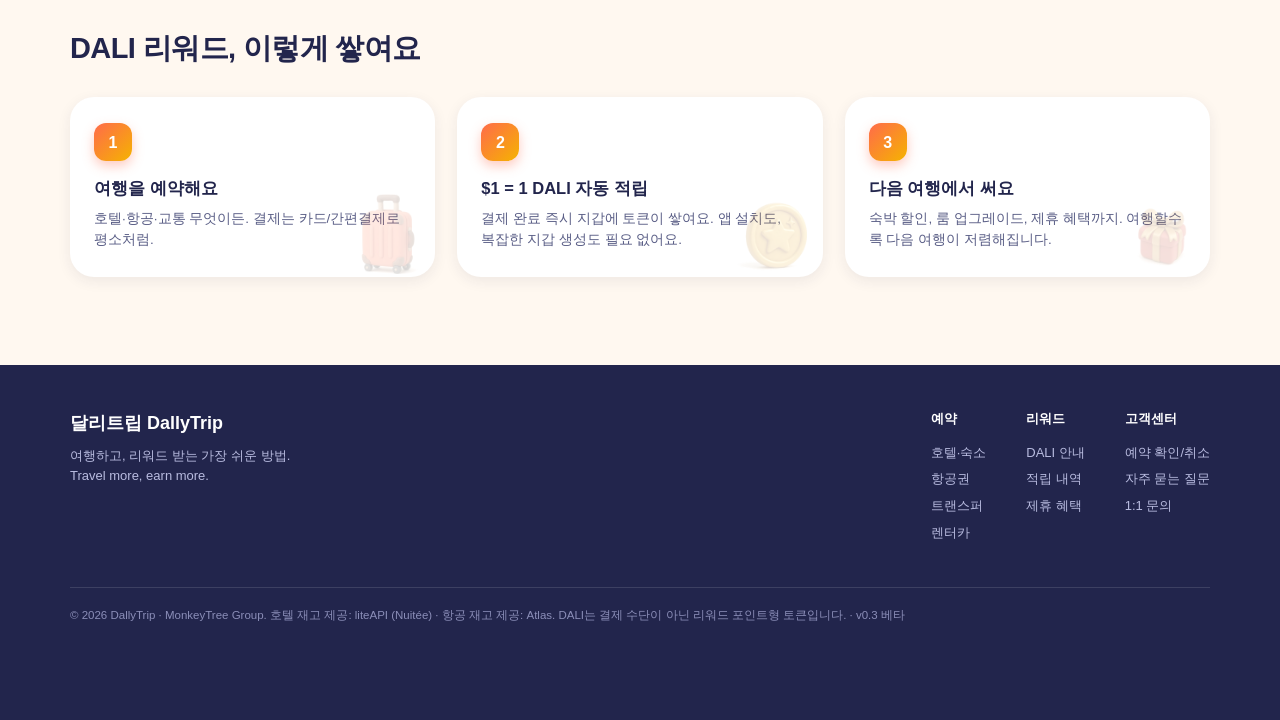
==== commit d91fce2a: "오늘의 달리 — 호텔 사진을 클레이 일러스트로 도시마다 전용 클레이 미니어처 그림을 그려 넣었다. 히어로와 같은 손으로 빚은 클레이 + 틸트시프트 톤이라 브랜드가 한 덩어리로 보인" ====
--- a/index.html
+++ b/index.html
@@ -1407,7 +1407,7 @@
   document.addEventListener('keydown',e=>{if(e.key==='Escape')close()});
 })();
 </script>
-<script src="js/today.js?v=1" defer></script>
+<script src="js/today.js?v=2" defer></script>
 <script src="js/roulette.js?v=5" defer></script>
 </body>
 </html>
